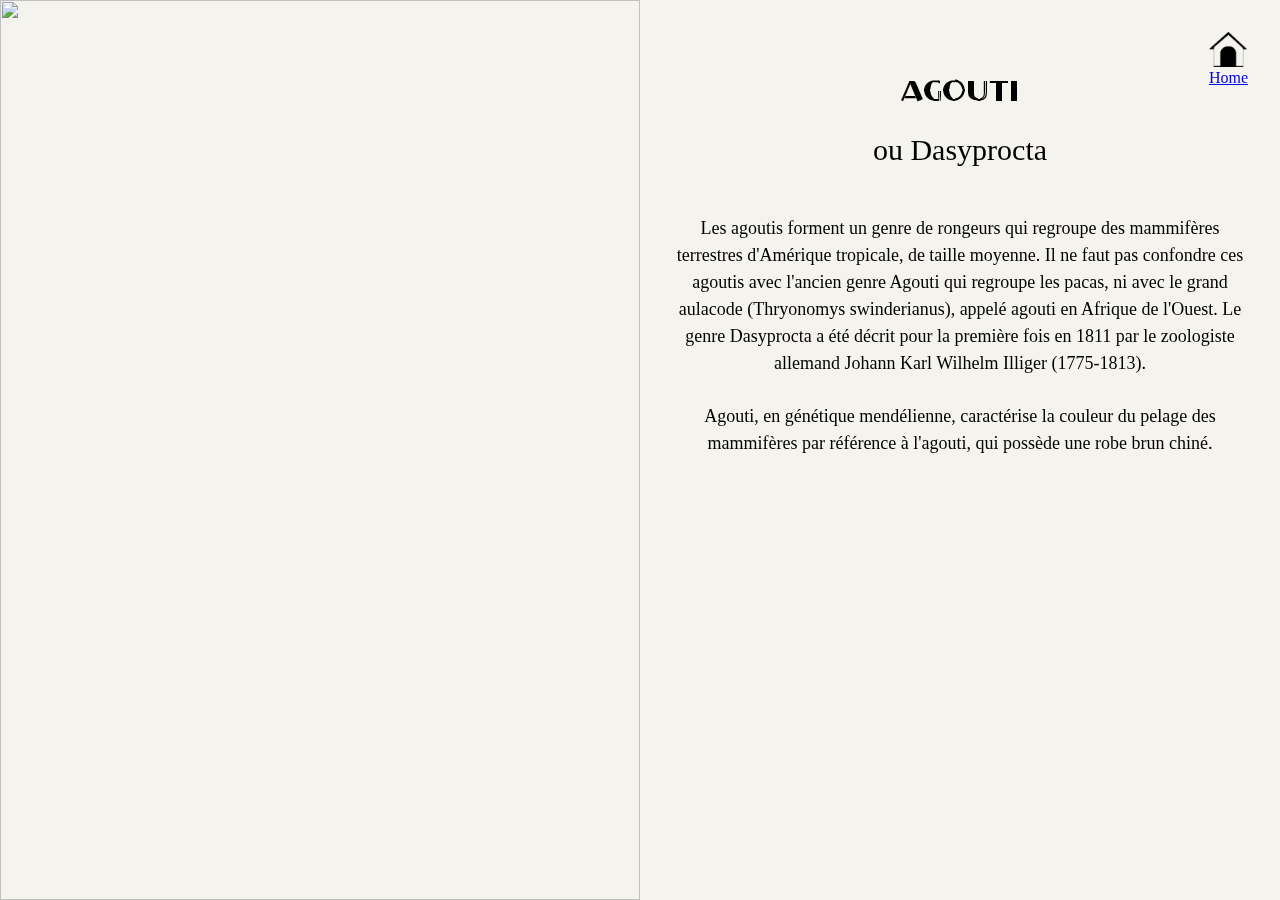
==== animaux.html @ db2c478b "sgv animated, liens" ====
<!DOCTYPE html>
<html lang="en" dir="ltr">
  <head>
    <meta charset="utf-8">
    <title></title>
    <link rel="stylesheet" href="asset/reset.css">
    <link rel="stylesheet" href="asset/styles.css">
    <link rel="stylesheet" href="asset/layouts.css">
    <link rel="stylesheet" href="asset/ui-mechanims.css">
  </head>  
  
  <header>
    <div class="content-header">
      <a class="home-illu" href="index.html">
        <img src="img/home.png">
        <p>Home</p>
      </a>
    </div>
  </header>

  <body>

    <div class="wrapper">
      <div class="proxy-anchor" id="p1" tabindex="0"> Lettre a </div>
      <div class="proxy-anchor" id="p2" tabindex="0"> Lettre b </div>
      <div class="proxy-anchor" id="p3" tabindex="0"> Lettre c </div>
      <div class="proxy-anchor" id="p4" tabindex="0"> Lettre d </div>
      <div class="proxy-anchor" id="p5" tabindex="0"> Lettre e </div>
      <div class="proxy-anchor" id="p6" tabindex="0"> Lettre f </div>
      <div class="proxy-anchor" id="p7" tabindex="0"> Lettre g </div>
      <div class="proxy-anchor" id="p8" tabindex="0"> Lettre h </div>
      <div class="proxy-anchor" id="p9" tabindex="0"> Lettre i </div>
      <div class="proxy-anchor" id="p10" tabindex="0"> Lettre j </div>
      <div class="proxy-anchor" id="p11" tabindex="0"> Lettre k </div>
      <div class="proxy-anchor" id="p12" tabindex="0"> Lettre l </div>
      <div class="proxy-anchor" id="p13" tabindex="0"> Lettre m </div>
      <div class="proxy-anchor" id="p14" tabindex="0"> Lettre n </div>
      <div class="proxy-anchor" id="p15" tabindex="0"> Lettre o </div>
      <div class="proxy-anchor" id="p16" tabindex="0"> Lettre p </div>
      <div class="proxy-anchor" id="p17" tabindex="0"> Lettre q </div>
      <div class="proxy-anchor" id="p18" tabindex="0"> Lettre r </div>
      <div class="proxy-anchor" id="p19" tabindex="0"> Lettre s </div>
      <div class="proxy-anchor" id="p20" tabindex="0"> Lettre t </div>
      <div class="proxy-anchor" id="p21" tabindex="0"> Lettre u </div>
      <div class="proxy-anchor" id="p22" tabindex="0"> Lettre v </div>
      <div class="proxy-anchor" id="p23" tabindex="0"> Lettre w </div>
      <div class="proxy-anchor" id="p24" tabindex="0"> Lettre x </div>
      <div class="proxy-anchor" id="p25" tabindex="0"> Lettre y </div>
      <div class="proxy-anchor" id="p26" tabindex="0"> Lettre Z </div>

    
    <section class="grid-wrapper">
      
      <div class="item" id="item2">
        <div class="content-abc">
          <h1><span>Agouti<br></span>ou Dasyprocta</h1>
            <p>Les agoutis forment un genre de <span>rongeurs</span> qui regroupe des mammifères terrestres d'Amérique tropicale, de taille moyenne. Il ne faut pas confondre ces agoutis avec l'ancien genre Agouti qui regroupe les pacas, ni avec le grand aulacode (Thryonomys swinderianus), appelé agouti en Afrique de l'Ouest.
            Le genre Dasyprocta a été décrit pour la première fois en 1811 par le zoologiste allemand Johann Karl Wilhelm Illiger (1775-1813).</p>
            <p>Agouti, en génétique mendélienne, caractérise la <span>couleur du pelage</span> des mammifères par référence à l'agouti, qui possède une robe brun chiné.</p>
         </div> 
        <img class="image" src="img/agouti.jpg">
      </div>
      
      <div class="item" id="item3">
          <div class="content-abc">
            <h1><span>Bongo<br></span>(Tragelaphus eurycerus)</h1>
              <p>Le bongo est une espèce de mammifères ruminants de la famille des <span>Bovidés</span> vivant en Afrique centrale. C’est une grande antilope des forêts tropicales. L'Union internationale pour la conservation de la nature le classe comme <span>quasi-menacé</span>.</p>
              <p>La femelle pèse entre 210 et 235 kg, le mâle a un poids compris 240 et 405 kg. Les deux sexes possèdent des cornes en spirale qui mesurent entre 75 et 99 cm.

              Sa longueur de corps atteint les 210 cm et sa hauteur au garrot les 125 cm.</p>

              <p>Le bongo peut courir jusqu'à <span>47 km/h</span> en vitesse de pointe; il court à peu près à la même vitesse que le Nyala et le Grand Koudou, aux quels il est apparentés.</p>

              <p>Le bongo est un animal <span>craintif</span> qui fréquente peu l'homme, mais il s'habitue rapidement aux nouveaux environnements, et il n'est pas rare de trouver des bongos en captivité.</p>

              <p>Son régime est <span>herbivore</span> (feuilles, herbes, légumes etc.), incluant même du bois brûlé après des périodes d'orage, fournissant un apport en sel et minéraux.</p>

              <p>Depuis 2008, son statut est <span>quasi-menacé</span> (NT) du fait de la déforestation de son habitat et parce qu'il est chassé par les locaux pour sa viande.</p>

              <p>Il existe un Programme européen pour les espèces menacées (EEP) de l'Association européenne des zoos et aquariums (EAZA) consacré à la sous-espèce la plus menacée, Tragelaphus eurycerus isaaci. Celui-ci est coordonné par le Zoo de Chester, en Angleterre.</p>
          </div>  
        <img class="image" src="img/bongo.jpg">
      </div>
      
      <div class="item" id="item4">
          <div class="content-abc">
            <h1><span>Cacatoes</span><br>à huppe jaune</h1>
              <p>Le Cacatoès à huppe jaune (Cacatua galerita) est une espèce d'<span>oiseaux</span> de la famille des <span>Cacatuidae</span>. C'est l'un des <span>plus grands</span> et des plus répandus cacatoès australiens. Il est fréquemment recherché comme animal de compagnie en et hors d'Australie. Mais, en liberté, il est souvent abattu et empoisonné car considéré comme nuisible. En effet, en bandes ou solitaire, il peut s'attaquer aux récoltes de céréales et de fruits, ainsi qu'au bois des arbres, des abris de jardins ou des maisons. Toutefois il faut, pour les détruire, une autorisation du gouvernement australien car ce sont des animaux protégés.</p>
              <p>C'est un animal mesurant de 45 à 50 cm de longueur et pesant de 800 à 900 g. Son plumage est blanc, avec une grande huppe érectile orientée vers l'arrière au repos, d'un jaune soutenu. Le dessous des ailes et de la queue est jaune clair. Il a un bec d'un gris très foncé, presque noir. Les deux sexes sont semblables quoique la femelle soit plus petite et que les yeux ne soient pas tout à fait de la même couleur : d'un brun tirant sur le rouge chez la femelle, sur le noir chez le mâle. C'est un animal bruyant aussi bien en vol, le matin et le soir lorsqu'il va se nourrir, qu'au repos.</p>
              <p>C'est un animal que l'on trouve surtout en Australie : sur la partie Nord et Est du continent et en Tasmanie ainsi qu'en Nouvelle-Guinée et dans les îles Aru.
              Animaux de compagnie, un certain nombre d'entre eux se sont échappés et ont créé des colonies accidentelles autour de Perth, en Australie-Occidentale, en Nouvelle-Zélande et en Indonésie.
              Ce sont des oiseaux sédentaires vivant en grandes bandes en dehors de la période de reproduction dans toutes les régions boisées et surtout au voisinage de l'homme.</p>
          </div>
        <img class="image" src="img/cacatoes.png">
      </div>
      
      <div class="item" id="item5">
        <div class="content-abc">
          <h1><span>Dhole<br></span>Cuon d'Asie, « Chien sauvage d'Asie »</h1>
            <p>Le Dhole, est une espèce de mammifères de la famille des canidés et du genre <span>Cuon</span>, dont il est le <span>seul représentant</span> actuel. Il vit en Asie.
            Le Dhole s'apparente au Loup ou au Lycaon. Sa robe est d'une couleur brun-roux. Il vit principalement en Asie centrale et orientale mais s'adapte facilement à de nouveaux environnements.</p>

            <p>Le mâle est beaucoup plus grand que la femelle. Il mesure de 75 cm à 1 m de long, de 42 à 55 cm au garrot et pèse entre 10 et 25 kg. Sa queue mesure environ 40 cm de long et son extrémité est noire. Il possède <span>40 dents</span>, à la différence de la plupart des autres canidés qui en ont 42.</p>

            <p>Les dholes <span>vivent en groupes</span> pouvant atteindre 40 individus. Autrefois de plus de 100 individus, les troupes aussi nombreuses ont disparu lorsque les grands herbivores ont commencé à se raréfier.</p>

            <p>Contrairement aux loups, plus d’une femelle peut se reproduire si sa place dans la hiérarchie le permet ; elles élèvent leurs jeunes en commun.</p>

            <p>Cet animal évite les territoires où l'être humain est présent et est difficile à observer.</p>

            <p>Le Dhole chasse des ongulés de taille moyenne mais il mange aussi des animaux plus petits, des fruits et des végétaux</p>

            <p>Aujourd'hui, en 2021, le Dhole n'est présent de manière attestée qu'au Bangladesh, au Bhoutan, au Cambodge, en Chine, en Inde, en Indonésie, en Malaisie, en Birmanie, au Népal, en Thaïlande et au Laos5. Il l'était également en Europe jusqu'au début du Paléolithique supérieur, où il a succédé à une autre espèce éteinte, Cuon priscus, sans nécessairement descendre de celle-ci.</p>

            <p>L'espèce est classée comme espèce <span>en danger</span> par l'Union internationale pour la conservation de la nature (UICN) car ses populations sont en diminution et estimées à moins de 2 500 adultes. Les facteurs contribuant à ce déclin sont la déficience de l'habitat, la raréfaction des proies comestibles due à la concurrence avec d'autres espèces, l'extinction progressive provoquée par la prédation d'autres variétés animales et le transfert de maladies par les chiens domestiques.</p>
        </div>  
          <img class="image" src="img/dhole.jpg">
      </div>
      
      <div class="item" id="item6">
        <div class="content-abc">
          <h1><span>Elaphode<br></span>Elaphodus cephalophus, cerf huppé</h1>
            <p>Élaphode est une espèce de cervidés, la <span>seule</span> du genre <span>Elaphodus</span>.</p>
            <p>L'élaphode mesure autour de 60 cm au garrot et pèse entre 17 kg et 30 kg, c'est l'un des plus petits cervidés.</p>

            <p>Ressemblant au muntjac, il est tout de même plus grand que cette espèce. Son cou et ses jambes étant plus longues, sa corpulence est légèrement plus mince. La caractéristique la plus frappante chez l'élaphode est la présence de canines ressemblant à des crocs chez les mâles de l'espèce. Celles-ci peuvent atteindre jusqu'à 2,6 cm (1,0 po) de long1, voire plus chez de rares cas. Seuls les mâles ont des bois, qui n'ont pas de ramifications. Ces bois font seulement quelques centimètres et sont dissimulés par les longs poils du sommet de son crâne. Les poils concentrés au niveau du front ont une forme de fer à cheval allant du brun au noir, et pouvant atteindre 17 cm de long. Le reste des poils sont courts et raides, presque noir en hiver et brun chocolat en été. Les lèvres, le bout des oreilles et le dessous des queues sont blancs. Sa queue est courte d'environ 10 cm. L'élaphode vit dans les forêts du Nord de la Chine.</p>
            <p>Il est l'un des rares cervidés omnivores, comme le chevrotain aquatique: il se nourrit d'herbes, de feuilles, de coquilles d'œufs et de larves. Il a de nombreux prédateurs, tels que le tigre du Bengale, la panthère de Chine, le python réticulé ou d'autre pythons asiatiques. Les rapaces sont dangereux pour les petits. L'élaphode pousse des sortes d'aboiements quand il se sent menacé. Son statut de conservation est <span>quasi menacé</span>.</p>

            <p>Le cerf huppé est une espèce <span>polygame</span>. Les cerfs huppés se reproduisent durant une période de septembre à décembre appelé ornière, A cette période, les aboiements des mâles sont beaucoup plus fréquents et puissants afin d'attirer les femelles. La période de gestation des cerfs huppés est d'environ 210 jours, la femelle peut alors donner naissance de un à deux petits. Jusqu'à l'âge de 6 mois, les petits sont dépendants de leur mère. Il atteindra sa maturité sexuelle vers l'âge de 9 mois. La longévité du cerf huppé est méconnu jusque lors. Néanmoins, il peut vivre jusqu'à 15 ans en captivité.</p>
        </div>
        <img class="image" src="img/elaphode.jpg">      
      </div>

      <div class="item" id="item7">
        <div class="content-abc">        
          <h1><span>Fossa<br></span>Cryptoprocta ferox</h1>
            <p>Le fossa aussi appelé cryptoprocte féroce et <span>unique</span> représentant actuel du genre <span>Cryptoprocta</span>, est une espèce de mammifères féliformes de la famille des Eupleridae, endémique de Madagascar. Il est le plus gros mammifère carnivore de l'île et est parfois comparé à un <span>petit puma</span>. Les adultes mesurent 70 à 80 cm de long du museau à la base de la queue, et pèsent de 5,5 à 8,6 kg, les mâles étant plus lourds que les femelles. Ses griffes semi-rétractiles permettent au fossa de grimper et de descendre des arbres la tête en avant, et l'animal peut aussi sauter d'arbre en arbre. Le fossa est un représentant très particulier dans sa famille, ses organes génitaux partageant certains caractères avec les félins et les hyènes.</p>

            <p>Le fossa a une aire de répartition répandue sur Madagascar, mais les densités de peuplement sont généralement faibles. Il vit uniquement en habitat forestier, et chasse activement la nuit comme le jour. Plus de la moitié de son régime alimentaire se compose de lémuriens, les primates également endémiques de l'île ; les autres proies connues sont représentées par des tenrecs, des rongeurs, des lézards, des oiseaux et divers autres animaux. L'accouplement a habituellement lieu dans des arbres, sur des branches horizontales, et peut durer plusieurs heures. La portée compte un à six petits, qui naissent aveugles et sans dents. Les jeunes sont sevrés au bout de quatre mois et demi, et sont indépendants au bout d'un an. Ils atteignent la maturité sexuelle à l'âge de deux ans, et la longévité mesurée en captivité est de vingt ans.</p>

            <p>Sa classification a été sujette à débats, l'animal partageant des traits avec les félins, d'autres suggérant une relation étroite avec les viverridés. Sa position phylogénétique, avec celles des autres carnivores malgaches, a influencé les hypothèses sur le nombre de colonisations de l'île par les mammifères carnivores. Les études génétiques ayant montré que le fossa et tous les autres carnivores de Madagascar étant plus proches entre eux, formant le clade qu'est la famille des Eupleridae, on sait aujourd'hui que les carnivores ont colonisé l'île en une seule arrivée, remontant à 18 ou 20 millions d'années. Le fossa est considéré comme <span>« vulnérable»</span>par l'Union internationale pour la conservation de la nature, ses effectifs sont jugés en déclin et principalement menacés par la destruction de l'habitat. Il est généralement craint par le peuple malgache et est souvent protégé par un tabou (fady en malgache) qui le préserve de la chasse.</p>

            <p>Le fossa a la répartition géographique la plus étendue des carnivores malgaches ; il vit généralement en petit nombre dans toutes les étendues de forêts restantes sur l'île, préférant la forêt vierge et tranquille. Il est également rencontré dans certaines forêts dégradées, mais en moins grand nombre. Bien que le fossa se trouve dans tous les habitats forestiers connus sur Madagascar, y compris les forêts sèches décidues occidentales, les forêts humides de l'Est, et les forêts épineuses du Sud18, on l'observe plus souvent dans des lieux humides que dans les forêts sèches, peut-être parce que la canopée réduite dans les forêts sèches fournit moins d'ombre, et aussi parce que l'animal semble se déplacer plus facilement dans les forêts humides. Il est absent des zones à l'habitat fortement perturbé et, comme la plupart de la faune malgache, du haut plateau central du pays.</p>

            <p>La répartition du fossa suit différents gradients altitudinaux dans les parties intactes des zones protégées de Madagascar. Dans la Réserve Naturelle Intégrale d'Andringitra, des signes de présence du fossa ont été signalés dans quatre sites différents, allant de 810 à 1 625 mètres d'altitude. Une occurrence record à 2 000 mètres d'altitude est également connue. La forte présence de l'animal sur le massif d'Andringitra a été confirmée en 1996. Dans le parc national d'Andohahela, le fossa vit entre 440 et 1 875 mètres d'altitude. Sa présence dans ces endroits indique sa capacité à s'adapter à différentes altitudes, lui offrant une distribution couvrant tous les types de forêts sur Madagascar.</p>

            <p>L'Union internationale pour la conservation de la nature (UICN) considère le fossa comme « vulnérable » (VU) depuis 2008 car sa population a probablement diminué d'au moins 30 % au cours des 21 dernières années ; il était précédemment considéré comme « en danger » (EN) en 2000, vulnérable en 1986 et 1996 et les « données insuffisantes » (DD) en 1988, 1990 et 19941. L'espèce est dépendante de l'habitat forestier et est donc menacée par la destruction généralisée des forêts naturelles de Madagascar, mais elle est également capable de persister dans les zones perturbées. Une série de marqueurs microsatellites (de courts segments d'ADN ayant une séquence répétée) a été développée pour aider les études de la santé génétique et la dynamique des populations chez le fossa à la fois à l'état sauvage et en captivité. Plusieurs agents pathogènes ont été isolés à partir du fossa, dont certains, comme l'anthrax et la maladie de Carré, pourraient être transmis par les chiens ou les chats errants.</p>

            <p>Bien que l'espèce soit largement répandue à Madagascar, elle est localement rare dans toutes les régions de l'île et ainsi particulièrement vulnérable face à l'extinction ; la fragmentation écopaysagère est un facteur aggravant le risque. Le fossa a une densité de population plus faible que l'on pourrait prédire à partir de la taille de l'animal, et est en outre menacé par la disparition rapide des forêts malgaches et le déclin des populations de lémuriens qui constituent une grande part de son alimentation. La disparition du fossa, localement ou totalement, pourrait grandement influer sur la dynamique des écosystèmes, conduisant éventuellement au surpâturage par certaines de ses proies. La population totale dans les aires protégées est estimée à moins de 2 500 adultes, mais ce chiffre est peut-être surestimé. Seules deux zones protégées contiendraient plus de 500 fossas adultes : le parc national de Masoala et le parc national de Midongy du sud, même si ces estimations pourraient également être surévaluées.</p>
            <p>Les informations recueillies sur les populations sont insuffisantes pour une analyse de viabilité des populations correcte, mais les estimations donnent à penser qu'aucune des aires protégées ne soutient une population viable. Si ce résultat est correct, il impliquerait un processus de déclin progressif des effectifs sur une centaine d'années, jusqu'à l'extinction de l'espèce. Pour que celle-ci survive, il est estimé qu'au moins 555 km2 sont nécessaires pour maintenir de petites populations viables sur le court terme, et au moins 2 000 km2 pour les populations de 500 adultes.</p>
        </div>  
        <img class="image" src="img/fossa.jpeg">      
      </div>

      <div class="item" id="item8">
        <div class="content-abc">        
          <h1><span>Guigna</span><br>Leopardus guigna</h1>
            <p>Le Guigna, également appelé Chat du Chili et Kodkod, est un félin du genre <span>Leopardus</span>. Plus petit félin d'Amérique, le Guigna se caractérise par sa petite tête aux oreilles rondes, sa queue courte et touffue et ses pieds larges. Son pelage gris fauve à brun tacheté de noir est proche de celui du Chat de Geoffroy.</p>
            <p>Félin <span>territorial et solitaire</span>, le Guigna est fortement dépendant de la forêt : il n'a jamais été observé dans des habitats où la végétation s'élève à moins de quarante centimètres de haut. Les petits rongeurs et les lagomorphes forment l'essentiel du régime alimentaire. Il s'attaque ponctuellement aux oiseaux de basse-cour.</p>
            <p>L'aire de répartition couvre le centre et le nord du Chili ainsi qu'une petite zone de l'Argentine. Le Guigna est principalement menacé par la perte et la fragmentation de son habitat. Le braconnage est la seconde menace pesant sur l'espèce. Considéré comme <sapn>« Vulnérable »</sapn> par l'Union internationale pour la conservation de la nature, le Guigna est protégé sur l'ensemble de son aire de répartition.
            Le Guigna est un félin souffrant d'un déficit de recherche scientifique auprès des biologistes, et de sympathie auprès des populations locales. Il est très ponctuellement représenté en philatélie.</p>
            <p>Le Guigna est le <span>plus petit des félins sauvages </span>d'Amérique. La longueur de la tête à la base de la queue est de 40 à 52 cm, avec une longueur de la queue de 19 à 25 cm1. Ce félin pèse de 1,5 à 3 kg1, en moyenne 2,2 kg2, soit environ la moitié d'un chat domestique3. Les mâles sont plus grands que les femelles.</p>

            <p>La tête, plutôt petite, possède des oreilles grandes et rondes, implantées bas sur le crâne. La queue, épaisse et touffue, est courte : elle représente le tiers de la longueur totale de ce félin. Les pieds larges possèdent des griffes décrites par l'écrivain Peter Jackson comme « puissantes ».</p>
            
            <p>Le pelage est constellé de nombreuses petites taches noires et arrondies sur fond gris fauve à brun. La robe est de couleur plus claire sur l'abdomen, toujours tachetée. La gorge est barrée d'une marque foncée. La queue est annelée de dix à douze bandes noires. Les taches forment des bandes discontinues sur les épaules et la tête6. Les marques faciales se composent de lignes foncées qui débutent au coin externe de l’œil pour barrer les joues, d'un marquage blanc autour de l’œil et de deux rayures noires verticales montant sur le front depuis le sommet de l’œil. Le revers de l'oreille est noir, avec une tache blanche au centre. Le mélanisme est fréquent ; dans ce cas, le marquage tacheté reste visible sous un éclairage clair.</p>

            <p>La <span>couleur varie</span> selon les régions : au Nord et au centre du Chili, la teinte est plus claire et au Sud du Chili plus colorée. Le mélanisme est plus fréquent au Nord de l'aire de répartition. Il est courant sur l'île de Chiloé et sur l'archipel de las Guaitecas, dans les parcs nationaux Queulat et Laguna San Rafael et, en Argentine, dans la province de Neuquén. Les pieds sont tachetés au Nord de l'aire de répartition mais pas au Sud ; en tout cas, les soles plantaires sont noires.</p>


            <p>Le Guigna est principalement <span>menacé</span> par la destruction de son habitat par la déforestation pour l'exploitation forestière ou l'urbanisation2, et dans un second temps, par le braconnage.</p>
            <p>Le Guigna est classé <span>« vulnérable » </span>selon la liste rouge des espèces menacées de l'Union internationale pour la conservation de la nature (UICN). Le Guigna est un animal protégé au Chili et en Argentine. Selon le Reglamento de Clasificación de Especies du ministère de l'Environnement chilien, l'espèce est classée comme vulnérable (VU) du nord du pays jusqu'à la région des Fleuves et quasi-menacée (NT) de la région des Lacs jusqu’au sud du pays.
            Dans le cadre de la convention de Washington, le Guigna est classé en Annexe II de la CITES depuis 1977, ce qui signifie que le commerce international de cette espèce est étroitement contrôlé. En 2006, l'Argentine a interdit l'exportation des spécimens vivants.</p>
            <p>Le Guigna étant en certains points du Chili le plus gros prédateur, il peut être considéré comme un bon candidat pour être une espèce porte-drapeau et clé de voûte</p>
        </div>  
        <img class="image" src="img/guigna.jpg">      
      </div>

      <div class="item" id="item9">
        <div class="content-abc">                
          <h1><span>Huppe fasciee</span><br>Upupa epops</h1>
            <p>La Huppe fasciée est une espèce d'<span>oiseau</span>, l'une des trois représentantes de la famille des Upupidae et du genre Upupa. Les deux autres espèces, la Huppe africaine Upupa africana et la Huppe de Madagascar Upupa marginata, ont longtemps été considérées comme des sous-espèces de la Huppe fasciée. Ces espèces sont parfois placées par certains auteurs dans leur propre ordre, les Upupiformes.</p>
            <p>Cet oiseau mesure de 26 à 32 cm de longueur (bec : de 5 à 6 cm) pour une envergure d'environ 45 cm et une masse de 60 à 80 g.

            Sa longévité est d'environ 11 ans.</p>

            <p>La huppe fasciée est un oiseau de <span>taille moyenne, au plumage orangé</span> (femelle légèrement plus terne), barré de noir et blanc sur les ailes et la queue. Elle possède une huppe érectile, longue, orange, se finissant par du noir. Son bec est long, mince et recourbé. Ses ailes sont larges et arrondies, et ses pattes courtes mais puissantes.</p>

            <p>C'est un oiseau <span>peu farouche</span> mais qui se tient à bonne distance de l'observateur humain, un animal diurne aux cris forts et rauques, le plus souvent solitaire. Son vol saccadé et bondissant lui est caractéristique.Essentiellement insectivore, la huppe capture la grande majorité de ses proies au sol en fouillant dans l'herbe ou dans les interstices des écorces. Diverses espèces d'insectes (scarabées, grillons, fourmis, courtilières, chenilles, larves diverses, etc.) et de petits invertébrés (mille-pattes, limaces, escargots dont elle casse la coquille) figurent à son menu, mais elle recherche spécialement les insectes colonisant les bouses et déjections de mammifères, qu'elle attrape grâce à son long bec recourbé. Il lui arrive aussi de capturer de temps en temps des insectes en vol et sur ou dans le bois mort au sol et sur pied. Elle se nourrit aussi de sauterelles, criquets et petits serpents. Les anciens Égyptiens la nommaient « le purificateur d'Égypte ».La Huppe fasciée peuple les régions chaudes et tempérées de l'Ancien Monde.</p>

            <p>Les huppes européennes migrent en général jusqu'en Afrique tropicale pour passer la mauvaise saison de l'hémisphère nord. L'hivernage est rare et accidentel en France, les rares cas signalés concernent probablement des oiseaux blessés ou affaiblis.</p>

            <p>En France, son arrivée est précoce, enregistrée dès la fin février dans le Sud, en mars ou avril dans les régions plus septentrionales. Elle quitte ces latitudes dès qu'elle a terminé sa nidification, au mois d'août et plus rarement en septembre.</p>
            
            <p>La modification du milieu de vie de la huppe fasciée, c'est-à-dire le bocage, depuis le début des années 1950 par les méthodes de l'agriculture moderne (disparition du pâturage extensif, remembrement, destruction des vieux arbres et des haies champêtres) est la menace la plus sérieuse qui pèse sur cette espèce.L'épandage massif de pesticides pour lutter contre les insectes ravageurs des cultures nuit à la huppe fasciée car il supprime les gros insectes comme les hannetons, les capricornes, les lucanes cerfs-volants ou les carabes qui forment la base de son alimentation. D'autres espèces d'oiseaux se nourrissant de gros insectes, comme la chevêche d'Athéna, souffrent aussi de cette pollution.</p>
            <p>La huppe fasciée est une espèce en régression en Europe occidentale et méridionale.</p>

            <p>Depuis 1950, elle a disparu de la limite nord de son aire de répartition (Benelux, pays scandinaves) et a vu ses effectifs régresser dans plusieurs pays, dont la France (en particulier au nord de la Loire), mais aussi la Turquie et la Russie.
            Depuis 1990, les populations sont cependant stables (et parfois en augmentation) dans la majorité des pays d'Europe centrale et orientale, de la Suisse à la mer Noire.</p>

            <p>La Huppe fasciée bénéficie d'une <span>protection totale</span> sur le territoire français depuis 1981 (arrêté du 17 avril 1981 abrogé et remplacé), voir l'arrêté du 29 octobre 2009 fixant la liste des oiseaux protégés sur l'ensemble du territoire et les modalités de leur protection [archive]6. Il est donc interdit de la détruire, la mutiler, la capturer ou l'enlever, de la perturber intentionnellement ou de la naturaliser, ainsi que de détruire ou enlever les œufs et les nids et de détruire, altérer ou dégrader leur milieu. Qu'elle soit vivante ou morte, il est aussi interdit de la transporter, colporter, de l'utiliser, de la détenir, de la vendre ou de l'acheter.</p>

            <p>De plus, la huppe est <span>protégée</span> par la loi dans la plupart des pays européens. Elle n'est pas recherchée par les chasseurs, même si certains en tuent parfois (illégalement) dans certains pays, comme à Malte.</p>

            <p>Par contre, elle est plus souvent capturée en Afrique du Nord, où certaines parties de son corps sont utilisées pour des pratiques médicales et « magiques ».</p>
        </div>
        <img class="image" src="img/huppefasciee.jpg">      
      </div>

      <div class="item" id="item10">
        <div class="content-abc">                
          <h1><span>Ibis rouge</span><br>Eudocimus ruber</h1>
            <p>L'Ibis rouge est une <span>espèce d'oiseaux grégaires</span> dont les colonies peuvent atteindre plusieurs milliers d'individus.
            Dans la zone néotropicale, il vit à l'embouchure des fleuves ou dans les marais côtiers.</p>
            <p>Si la majorité de son plumage est d'une couleur dominante <span>rouge</span>, raison pour laquelle un braconnage intense s'est créé autour de cette espèce, les extrémités des ailes de l'Ibis rouge sont noires.
            Sa coloration est due aux caroténoïdes présents dans ses aliments, essentiellement des petits crustacés (crevettes et crabes de mangrove). En captivité, les couleurs de l'ibis rouge se fanent progressivement s'il n'a pas un apport en caroténoïdes suffisant.</p>
            <p>Les ibis rouges sont des oiseaux grégaires dont les colonies peuvent atteindre plusieurs milliers d'individus. Ils aiment se trouver à la cime des arbres.Le bec courbe permet à cet oiseau d'extraire des insectes et d'autres invertébrés de la vase des marais.</p>
            <p>Dans la zone néotropicale, il vit à l'embouchure des fleuves ou dans les marais côtiers (forêts de palétuviers).
            On trouve des ibis rouges du sud-est des États-Unis au Brésil en passant par la côte pacifique de l'Amérique centrale et les Grandes Antilles. Deux sous-espèces se partagent cette zone de distribution : la sous-espèce nominale Eudocimus ruber ruber se rencontre au sud, du Venezuela au sud-est du Brésil. L'autre sous-espèce Eudocimus ruber albus se trouve au nord en Floride, en Louisiane, sur le littoral pacifique de l'Amérique centrale et à Cuba.</p>
            <p>Faisant l'objet d'un <span>braconnage intense</span> pour ses plumes rouges, il a un statut d'espèce protégée depuis longtemps dans certains pays (au Surinam en 1955). Il est depuis 1987 inscrit dans l'annexe II de la Convention de Washington sur le commerce des espèces en voie de disparition.
            L'Ibis rouge est <span>l'emblème national</span> de Trinité-et-Tobago.</p>
        </div>
        <img class="image" src="img/ibisrouge.jpg"> 
      </div>

      <div class="item" id="item11">
        <div class="content-abc">                
          <h1><span>Jaguarondi</span><br>Herpailurus yagouaroundi</h1>
            <p>Le Jaguarondi encore appelé eyra ou chat-loutre est une espèce de <span>félins </span>d'Amérique de petite taille et à la robe uniformément noire, gris-brun ou rousse.
            Habitant tant les forêts primaires que les prairies, il se répartit du sud des États-Unis à l'Argentine. Facile à apprivoiser, il fut utilisé comme chat domestique par les populations pré-colombiennes et pourrait être le seul félin à vivre en couple.</p>
            <p>Le Jaguarondi ressemble à un <span>chat au corps tout en longueur</span> avec de petites pattes fines et une longue queue mince. La tête, petite et aplatie, porte de petites oreilles arrondies. Les yeux de couleur bleu à ambre foncée sont rapprochés et cerclés de poils clairs.
            Le Jaguarondi mesure de 77 à 140 cm de long, dont 33 à 60 cm pour la queue, soit environ 40 % de la longueur totale. La hauteur au garrot peut atteindre 55 cm, mais varie généralement entre 30 et 40 cm de hauteur. Le Jaguarondi pèse entre 3 et 9 kg, les femelles sont plus petites que les mâles. Par exemple, au Belize, les femelles pèsent en moyenne 4,4 kg et les mâles 5,9 kg.</p>
            <p>La <span>robe est unie</span>, on en distingue trois couleurs distinctes : une coloration brun-gris, une dans les tons roux à rougeâtres et la dernière est noire du fait du mélanisme. Bien que l'on rencontre plus fréquemment les formes grises et noires en milieux humides, et les formes rousses en milieux arides, il arrive que dans une même portée naissent indifféremment des jaguarondis roux et des brun-gris. Le terme eyra s'applique essentiellement à la forme rousse, dont on pensait autrefois qu'il s'agissait d'une espèce différente du Jaguarondi. Le poil n'a pas la même teinte sur toute sa longueur, d'où une impression de changement de couleur lorsqu'il se hérisse : chez les chats domestiques, on dit que ce type de robe présente un ticking ou est agouti.
            Une étude génétique sur plusieurs allèles responsables du mélanisme révèlent que la forme rousse est ancestrale et que la robe foncée est le résultat d'une évolution.
            Le Jaguarondi naît tacheté et prend sa coloration unie rapidement.</p>
            <p>Les rares animaux avec lesquels il pourrait être confondu sont le puma, qui partage sa robe unie mais qui est beaucoup plus grand, et la tayra dont la queue est plus fournie.</p>
            <p>Il chasse principalement les oiseaux au sol comme les dindons sauvages et les cailles, les rongeurs et les reptiles, mais se nourrit aussi d'invertébrés, de poissons échoués et de grenouilles. Au Belize, une analyse des fèces a révélé que les arthropodes et les rats forment à plus de 70 % l'essentiel de son régime alimentaire, le reste étant composé d'oiseaux. Il peut parfois s'attaquer aux poulaillers et ainsi se faire tuer par les éleveurs.
            Le territoire du Jaguarondi couvre 15 à 100 km2. Celui des femelles est plus petit.</p>
            <p>La robe terne du Jaguarondi l'a protégé des braconniers, sa fourrure n'ayant que très peu de valeur. Les conflits avec les agriculteurs sont fréquents puisque ce félin peut s'attaquer à la volaille. La menace majeure reste la perte de son habitat, mais l'excellente adaptabilité de ce félin (il peut vivre autant en milieu humide qu'en milieu sec, boisé ou herbeux) lui permet de survivre malgré la baisse des effectifs. Le Jaguarondi est classé en préoccupation mineure (LC) par l'UICN, excepté pour la sous-espèce cacomitli classée en danger (EN).</p>
            <p>Les spécimens d'Amérique du Sud sont classés en annexe II de la CITES (autorisation du commerce international sous licence) tandis que les populations plus sensibles d'Amérique centrale et du Nord sont classées en annexe I (tout commerce interdit). Le Paraguay bénéficie d'un quota d'exportation de trente individus vivants par an depuis 2002. Toutefois, même dans les zones à réglementation moins restrictives, le Jaguarondi n'est pas exploité commercialement.</p>
            <p>Il est <span>protégé</span> sur la majeure partie de son aire de répartition. Seuls le Brésil, le Nicaragua, le Salvador, la Guyane et l'Équateur ne l'ont pas protégé. La chasse est réglementée au Pérou.</p>
        </div>
        <img class="image" src="img/jaguarondi.jpg"> 
      </div>

      <div class="item" id="item12">
        <div class="content-abc">                        
          <h1><span>Kiwi<br></span>Apteryx australis</h1>
            <p>Le Kiwi austral est une espèce d'oiseaux endémique de Nouvelle-Zélande. Son nom est un emprunt au terme māori kivi-kivi qui désigne cet oiseau. Les rats et les phalangers-renard sont connus pour être des prédateurs de cet oiseau.</p>

            <p>Le kiwi, de la taille d'<span>une poule</span> (environ 60 cm pour 2 à 3 kg), est doté d'ailes, réduites à des moignons (il est donc incapable de voler), d'un long bec, d'un plumage brunâtre et est dépourvu de queue. Les kiwis ont une vue médiocre, mais un odorat développé. Leurs narines sont situées à l'extrémité de leur long bec. Le kiwi reste caché le jour et sort la nuit chercher sa nourriture, des larves d'insectes qu'il trouve dans le sol grâce à son odorat. C'est un animal qui vit généralement en <span>milieu forestier</span>.</p>

            <p>Les kiwis vivent en couple, et ce pendant une trentaine d'années. La femelle est plus grosse que le mâle, et pond des œufs qui représentent environ 20 % de son poids. Proportionnellement, c'est le plus gros œuf du monde. C'est le mâle qui couve les œufs. L'incubation dure de 70 à 80 jours.</p>
            La femelle est plus grande que le mâle.
            Le plumage des junéviles est plus clair et plus ébouriffé que celui des adultes.
            À l'état sauvage, le Kiwi austral peut vivre une trentaine d'années.</p>
            <p>Le Kiwi austral chasse la nuit et se nourrit principalement d'invertébrés (vers, araignées, larves d'insectes...). Sa vue étant médiocre, il repère ses proies grâce à son odorat. Durant les périodes les plus chaudes, il complète son régime alimentaire de fruits.
            Le Kiwi austral vit dans le sud de la Nouvelle-Zélande. On le trouve dans les forêts denses de l'île Stewart, des régions de Southland et de West Coast.</p>
        </div>  
        <img class="image" src="img/kiwi.jpg"> 
      </div>

      <div class="item" id="item13">
        <div class="content-abc">                        
          <h1><span>Linottes melodieuse<br></span>Linaria cannabina</h1>
            <p>La Linotte mélodieuse est une petite espèce de <span>passereaux bruns</span>, à la poitrine rosée de la famille des fringillidés. Son gazouillis est agréable et doux, son vol vif et léger.
            La linotte installe un nid fait à la va-vite, pas très loin du sol, sans trop sembler se préoccuper de le dissimuler aux yeux des prédateurs. Cela lui vaut cette utilisation péjorative de son nom dans le langage des humains : « tête de linotte »; son nom lui vient de sa consommation de linettes (graines de lin) dont elle est friande.</p>
            <p>Cette espèce présente un <span>dimorphisme sexuel</span>: le mâle arborant une coloration rose intense au niveau du front et de la poitrine, absente chez la femelle.</p>
            <p>Cette espèce est nicheuse en Europe occidentale, en Afrique du nord-ouest et en Asie Mineure avec une poche isolée en Asie centrale. Elle est visiteuse d’été en Russie et dans le sud de la Scandinavie. Elle hiverne en Afrique du Nord-Est et à plusieurs endroits en Turquie et dans le nord de l’Iran.</p>
            <p>Les premiers changements de distribution, d’habitats et de sites de nidification ont été observés en Finlande dès les années 1970. Un déclin important des effectifs a été signalé en même temps que le perfectionnement du machinisme agricole. La fenaison mécanique des herbages rasant tout couvert, a fortement limité la disponibilité des ressources alimentaires.</p> <br>
            <p>Les populations de linottes ont dû alors s’adapter à de nouveaux biotopes abritant encore des plantes adventices comme des zones industrielles désaffectées, des lieux incultes et des décombres. En France dans les départements à vocation agricole, on peut faire ce même constat depuis les années 1980 où le recul des populations s’explique par l’évolution du paysage rural. L’éradication des haies et l’emploi inconsidéré des herbicides visant à éliminer les « mauvaises herbes » sont particulièrement préjudiciables à l’espèce.
            La dernière liste rouge des oiseaux de France (mai 2011) élaborée par l'UICN en partenariat avec le Muséum National d'Histoire Naturelle et la Ligue pour la Protection des Oiseaux classe la Linotte mélodieuse comme « vulnérable » pour la France.</p>
            <br><p>Une autre menace, particulière au sud-ouest de la France, vient des captures massives lors de la migration. Au cours de leur migration, les linottes suivent certaines voies migratoires avec d’autres fringilles (pinsons, verdiers, chardonnerets) passant par le Bassin aquitain. Là, les Landais continuent à les capturer au filet rabattant et à la matole (sorte de cage sans fond retombant sur l’oiseau). Autrefois, dans les restaurants de la région, on trouvait couramment à l’automne des brochettes de petites alouettes qui n’étaient autres que des linottes (localement appelés « linots »). Ces captures n’étaient pas officiellement autorisées mais simplement tolérées. En 1975, la commercialisation fut interdite et cette tolérance supprimée mais les captures continuent et la commercialisation se poursuit sous le manteau. Il se capture encore annuellement dans cette région un nombre important de linottes, verdiers et pinsons : 115 000 selon les chasseurs, 250 000 au moins selon les protecteurs.</p>
            <br><p>La législation française impose une protection de toutes ces espèces par la loi du 10 juillet 1976 et par l’arrêté ministériel du 29 octobre 2009. Sont ainsi formellement prohibés sur tout le territoire métropolitain et en tout temps :
              <li>la destruction intentionnelle ou l'enlèvement des œufs et des nids.</li>
              <li>la destruction, la mutilation intentionnelles, la capture ou l'enlèvement des oiseaux dans le milieu naturel.</li>
              <li>la perturbation intentionnelle des oiseaux.</li>
              <li>l'altération ou la dégradation des sites de reproduction et des aires de repos des animaux.</li>
              <li>la détention, le transport, la naturalisation, le colportage, la mise en vente, la vente ou l'achat, l'utilisation commerciale ou non des spécimens d'oiseaux prélevés dans le milieu naturel.</li></p>
              <br><p>Les infracteurs sont des délinquants passibles d'une amende de 15 000 € et d'un emprisonnement d'un an (L 415-3 du Code de l'environnement).
              Pourtant les services de l'État n’interviennent pas pour faire cesser cette pratique d’un autre âge. La LPO réclame donc :
              <li>le rétablissement de l’état de droit, dans les Landes comme ailleurs ;</li>
              <li>le maintien et le respect de la législation actuelle, indispensable au bon état de la conservation de ces espèces.</li></p>
        </div>  
        <img class="image" src="img/linottes.jpg">
      </div>

      <div class="item" id="item14">
        <div class="content-abc">                        
          <h1><span>Mara<br></span>Dolichotis patagonum</h1>
            <p>Le Mara est une <span>espèce de rongeurs </span>de la famille des Cavidés, comme les cobayes communs, bien que son apparence rappelle celle des lièvres. Ce mammifère est endémique d'Argentine et classé dans la Liste rouge de l'UICN comme <span>« quasi menacé »</span>. Après le capybara et les castors, ce mara est le troisième plus gros rongeur vivant.</p>
            <p>L'espèce a été décrite pour la première fois en 1780 par le zoologiste allemand Eberhard August Wilhelm von Zimmermann (1743-1815). Ces animaux sont nommés en français Mara, Lièvre de Patagonie ou Lièvre des pampas ou encore Lièvre des pampas de Patagonie pour les distinguer des viscaches appelées de même.</p>
            <p>Le mara mesure entre 70 et 75 centimètres de la tête à la queue et pèse de 8 à 16 kilogrammes. Ses oreilles et membres sont particulièrement longs. Ses pattes arrière sont plus grandes et musclées que ses pattes avant. Il a notamment un radius plus longs que l'humérus. Les pattes avant ont quatre doigts tandis que celles arrière en ont seulement trois. Il a un pelage dorsal gris avec une tache blanche sur la croupe séparée de la fourrure dorsale par une zone noire. En outre, le mara a un ventre blanc avec un flanc et un cou tendant à l'orange. Sa queue est courte (environ 5 cm) et presque sans poils. Bâti pour la course, le mara est extrêmement rapide pour un animal de sa taille : il peut sprinter à 55 km/h en moyenne avec des pointes à 80 km/h sur de courtes distances et il peut bondir jusqu'à 2 mètres à la verticale. Il peut vivre de 20 ans a 25 ans selon les individus.</p>
            <p>Cet animal est naturellement présent en Argentine. Il habite les vastes savanes sèches à buissons et arbustes et les régions semi-désertiques de la Patagonie où les hivers sont très froids et les étés très chauds. Il creuse ses propres terriers qui peuvent être très profonds (jusqu'à 10 mètres) ou en utilise des abandonnés. On peut parfois le trouver dans des caves.</p>
            <p>Ce sont des animaux très <span>sociaux </span>: ils peuvent vivre dans des groupes de 10 à 30 individus et ils communiquent par différents sons, des petits bruits graves aux sifflements aigus comme le cochon d'Inde.</p>
        </div>
        <img class="image" src="img/mara.jpg">
      </div>

      <div class="item" id="item15">
        <div class="content-abc">                                
          <h1><span>Numbat</span>Myrmecobius fasciatus</h1>
            <p>Numbat est un <span>petit marsupial</span> endémique d'Australie-Occidentale. C'est le seul membre du genre Myrmecobius et de la famille Myrmecobiidae, l'une des trois familles qui composent l'ordre des Dasyuromorphia, regroupant l'ensemble des carnivores marsupiaux.</p>
            <p>Le numbat mesure entre 17,5 et 29 cm de long et sa queue mesure de 12 à 21 cm. Le mâle pèse entre 300 et 715 g (597 g en moyenne) et la femelle entre 320 et 678 g (478 g en moyenne). La tête est petite avec un museau fin. Une bande noire horizontale traverse les yeux, elle est soulignée par une ligne blanche. Le pelage est court, raide et peu dense. Le dos est brun-roux à l'avant et devient progressivement brun foncé puis noir sur la croupe. Il est parcouru par 4 à 11 bandes transversales blanches qui sont nettes et larges sur la croupe et de moins en moins visibles à l'avant du corps. Le pelage est blanc sur le ventre. La femelle possède 4 tétons recouverts de poils dorés, elle n'a pas de marsupium. Les poils de la queue sont bruns et blancs, ils sont plus longs que sur le reste du corps.</p>
            <p>Comme la plupart des mammifères qui se nourrissent de termites ou de fourmis, Myrmecobius fasciatus a un maxillaire dégénéré avec des dents qui ne sont pas fonctionnelles et il est incapable de mâcher. Néanmoins il a une <span>formule dentaire analogue</span> à celle des autres marsupiaux.</p>
            <p>Les principaux prédateurs du numbat sont les renards roux et les chats féraux, qui ont été importés par les Européens. Ils sont également la proie d'animaux indigènes comme les rapaces (aigle d'Australie, faucon bérigora, aigle nain, autour australien), le varan de Gould et le serpent Morelia spilota.</p>
            <p>Les numbats peuvent être parasités par les tiques Ixodes vestitus. myrmecobii et Amblyomma triguttatum, les mouches Echidnophaga myrmecobii et E. perilis ainsi que par la mite Mesolaelaps australiensis. Des nématodes (Beveridgeiella calabyi, B. inglisi) ont également été trouvés dans le tube digestif de certains individus.</p>
            <p>Numbat était autrefois répandu dans le sud et le centre de l'Australie, des côtes ouest à la zone subaride de l'ouest de la Nouvelle-Galles du Sud. Il ne vit plus désormais que dans quelques forêts d'eucalyptus et des zones boisées du sud-ouest de l'Australie occidentale. Sa raréfaction est principalement due à la destruction de son habitat pour les besoins agricoles et à la prédation des chats sauvages4 et des renards. Malgré le fait que l'essentiel de leur habitat actuel ne risque plus d'être déboisé, les populations qui subsistent sont si réduites que l'UICN considère aujourd'hui l'espèce en danger. Le Zoo de Perth est un des rares zoos à abriter le myrmécobie à bandes.</p>
            <p>On estime qu'il ne reste en 2016 à l'état sauvage, plus que <span>800 individus adultes</span> qui occupent une superficie totale de 1 200 km</p>
        </div>
        <img class="image" src="img/numbat.jpg">
      </div>

      <div class="item" id="item16">
        <div class="content-abc">                                
          <h1><span>Olinguito<br></span>Bassaricyon neblina</h1>
            <p>Bassaricyon neblina, communément appelé l’Olinguito, mot signifiant en espagnol « petit olingo », est une espèce de mammifères du genre <span>Bassaricyon</span> et de la famille des Procyonidés. Découvert en 2013, il vit dans le nord des Andes.</p>
            <p>Comme tous les Procyonidés, l'Olinguito est omnivore. Il se nourrit principalement de fruits, mais aussi parfois d'insectes et de nectar.
            <p>Il demeure la plupart du temps dans les arbres et s'active surtout la nuit.</p>
            <p>Les dix-neuf olinguitos étudiés mesurent de 660 à 820 mm de long.</p>
            <p>Il n'a qu'un petit à la fois. Mâles et femelles sont de la même taille.</p>
            <p>Le National Museum of Natural History a annoncé sa découverte le 15 août 2013. Bassaricyon neblina est distinct des autres olingos et du Kinkajou4. Kristofer Helgen, le conservateur du musée, rappelle que des spécimens empaillés de cette espèce étaient conservés depuis un siècle dans son musée, des tests ADN ayant permis de le distinguer des autres olingos et du kinkajou à face pâle, ce qui a amené les zoologistes à le rechercher dans la cordillère des Andes.</p>
            <p>C'est le <span>premier mammifère découvert</span> en Amérique depuis 35 ans.</p>
        </div>    
        <img class="image" src="img/olinguito.jpg">
      </div>

      <div class="item" id="item17">
        <div class="content-abc">                                
          <h1><span>Pekan<br></span>Martes pennanti</h1>
            <p>Le Pékan est une espèce de la famille des <span>Mustélidés</span>. C'est un petit mammifère carnivore d'Amérique du Nord. Cette martre est aussi appelée entre autres Martre pêcheuse ou Martre de Pennant.</p>
            <p>Les mâles mesurent de 90 à 120 cm et pèsent de 3,5 à 6 kg. Les femelles mesurent de 75 à 95 cm et pèsent de 2 à 2,5 kg. Chez les deux sexes, la queue mesure de 37 à 41 cm.</p>
            <p>La fourrure du Pékan change selon les saisons. En hiver, la <span>fourrure est dense et brillante</span>. En été, elle s'éclaircit considérablement. Les Pékans muent à la fin de l'été.</p>
            <p>Le Pékan se nourrit entre autres de petits mammifères (souris, campagnols...) mais le plus souvent il aime consommer de plus grosses proies comme des écureuils, des lièvres et même des martres d'Amérique. Le Pékan a parfois des tendances charognardes. Il aime également les porcs-épics, dont il est pratiquement le seul prédateur (il l'attaque dans les arbres, jusqu'à ce que le rongeur tombe de fatigue). Le Pékan peut aussi attaquer des animaux domestiques en liberté, comme les chats considérés comme des compétiteurs dans la chasse aux petits rongeurs.</p>
            <p>En français, cette martre est appelée Pékan parfois orthographié pécan, Martre pêcheuse (France) Martre de Pennant (en l'honneur du naturaliste britannique Thomas Pennant qui l'a décrite pour la première fois en 1771) et plus rarement Martre de pékan.</p>
            <p>L'espèce a été décrite pour la première fois en 1777 par le naturaliste allemand Johann Christian Erxleben (1744-1777).</p>
        </div>
        <img class="image" src="img/pekan.jpg">
      </div>

      <div class="item" id="item18">
        <div class="content-abc">                                
          <h1><span>Quokka</span>Setonix brachyurus</h1>
            <p>Le quokka est un <span>petit marsupial</span> de la famille des macropodidés. Seul membre du genre Setonix, son nom est un dérivé du mot nyungar « gwaga ». Il se trouve en Australie-Occidentale.</p>
            <p>Le quokka pèse de 2,5 à 5 kg et mesure de 40 à 54 cm de long, avec une queue relativement courte pour un marsupial, d’une longueur de 25 à 30 cm. Sa fourrure, au poil grossier, est d'un brun gris sur le dos virant au chamois sous le ventre. C'est un animal trapu, avec des oreilles rondes et une tête courte et large. Sa durée de vie est de 5 à 10 ans.</p>
            <p>Il est l'un des rares marsupiaux à posséder, comme les primates, une <span>vision trichromatique</span>.</p>
            <p>Il est un animal <span>nocturne</span> qui sort à la tombée de la nuit de son abri dans les broussailles où il a passé la journée à dormir. Il se regroupe en bandes de plus de cent individus pour se nourrir. Il retournera dans son abri au lever du jour. Il vit dans les zones à habitation dense.</p>
            <p>Les renards, les dingos et les chats sont ses principaux prédateurs. Les plantes épineuses d'Acanthocarpus sont leur abri de jour préféré pour dormir. En effet, ils sont très difficilement accessibles pour les humains et les autres animaux.</p>
            <p>Il vit uniquement dans l’État d’Australie-Occidentale, principalement sur deux îles où les Européens n'ont pas introduit de prédateurs : l’île de Rottnest près de Perth et l'île de Bald, près d'Albany. On le trouve aussi dans les environs de Perth, sur le continent. Il vit principalement en groupe dans les zones herbeuses et les fourrés marécageux. Une petite colonie existe à la limite orientale de leur aire de répartition dans une zone protégée de la réserve naturelle de Two Peoples Bay, où ils vivent avec le potoroo de Gilbert, en danger critique d'extinction.</p>
            <p>Environ 10 000 quokkas vivent sur l'île de Rottnest contrairement à 4 000 sur le continent australien. Un groupe de plus de 700 se trouve dans la forêt sud entre Nannup et Denmark.</p>
            <p>Au moment de la colonisation, le quokka était très présent sur l'île, distribué sur une superficie d'environ 41 200 km2 du Sud-Ouest de l'Australie-Occidentale, y compris les deux îles au large, Bald et Rottnest. En 1992, suite à des déclins importants de la population au xxe siècle, la répartition du quokka sur le continent avait été réduite de plus de 50 % pour s'établir à environ 17 800 km2.</p>
            <p>En 2015, un feu de brousse près de Northcliffe a presque éradiqué l'une des populations locales du continent, avec environ 90 % des 500 quokkas décédés.</p>
            <p>Puisque beaucoup d'espèces invasives ont rejoint le territoire australien, la population du quokka est en baisse. En 2008, il est ainsi classé parmi les espèces animales dites <span>« vulnérables » </span>dans la liste rouge de l'UICN en raison de la forte diminution de sa population suite à l'introduction de prédateurs non naturels comme le renard ou le chat sauvage.</p>
            <p>Le pays interdit ainsi sa possession comme animal domestique de compagnie. Il s'agit d'une espèce protégée. Sa présence limitée fait du quokka l'un des marsupiaux les plus préservés.</p>
            <p>L'exploitation à ciel ouvert, le développement agricole, le défrichement, le brûlage des marécages restants et l'expansion des logements ont réduit l'habitat des quokkas, contribuant au déclin de l'espèce. Bien qu'ils s'accouplent constamment, généralement un jour après la naissance des jeunes, la petite taille de la portée, ainsi que l'espace restreint et les prédateurs menaçants, contribuent à la rareté de l'espèce sur le continent.</p>
        </div>
        <img class="image" src="img/quokka.jpeg">
      </div>

      <div class="item" id="item19">
        <div class="content-abc">                                
          <h1><span>Roitelet huppe<br></span>Regulus regulus</h1>
            <p>Le Roitelet huppé est une petite espèce de <span>passereaux</span> de la famille des Regulidae.</p>
            <p>Son aire de répartition couvre la quasi-totalité de la zone paléarctique (Tunisie, Algérie, Europe, Moyen-Orient, Russie, Asie centrale, Himalaya, Chine, Corées et Japon).</p>
            <p>Le Roitelet huppé est un des <span>plus petits oiseaux</span> d'Europe avec une taille de 9 cm environ et un poids de 4 à 7 grammes. Le bec est noir, fin et pointu. Les pattes brun clair ont des doigts puissants permettant à l'oiseau de se tenir la tête en bas quand il se nourrit. Le plumage est jaune-vert dans sa partie supérieure, les ailes plus noirâtres ont deux raies blanches, le mâle a une calotte jaune et orange en son centre, elle est bordée d'un trait noir, celle de la femelle est jaune pur. Les plumes de la tête forment un diadème qui a donné son nom au Roitelet, elles se hérissent en cas d'excitation.</p>
            <p>Le Roitelet se nourrit essentiellement d'insectes et d'araignées, ses besoins deviennent énormes en période de migration; constamment en mouvement, son poids lui permet d'atteindre les rameaux les plus fins. Il inspecte branches et rameaux de conifères, en hauteur de préférence, au besoin, il descend et cherche sa nourriture même au sol mais ne consomme que ce qui est visible, y compris des graines, sans chercher à soulever les feuilles ou à fouiller les écorces qu'il se contente de sonder. Par temps chaud, il peut aussi cueillir la nourriture en voletant, sans se poser. La quantité consommée varie de 7-9 g au double ou au triple en période froide ou lors des migrations.</p>
        </div>
        <img class="image" src="img/roitelet-huppe.jpg">
      </div>

      <div class="item" id="item20">
        <div class="content-abc">                                
          <h1><span>Siamang<br></span>Symphalangus syndactylus</h1>
            <p>Le Siamang est le <span>seul</span> représentant du genre <span>Symphalangus</span>.</p>
            <p>Le gibbon siamang habite les forêts équatoriales de Malaisie et de l'île de Sumatra en Indonésie. Il se rencontre en plaine comme en montagne jusqu'à 3 800 m d'altitude.</p>
            <p>Le siamang est le <span>plus grand</span> des gibbons, avec une taille (tête et corps) de 71 à 90 cm. Il mesure debout 1,50 m et c'est le plus grand des gibbons. Ces bras font jusqu'à 1,50 m de long. Il pèse de 10 à 15 kg2.</p>
            <p>Cette espèce est monogame, la femelle dirigeant le couple. La famille vit sur un territoire d'environ 50 h.</p>
            <p>Les siamangs, dans leur milieu naturel, ne descendent que très peu souvent au sol.</p>
            <p>À l'aube et au crépuscule, le mâle et la femelle entament un chant territorial, se répondant l'un et l'autre. Ce chant, grâce au sac laryngique, s'entend à 3 voire 4 km à la ronde.</p>
        </div>    
        <img class="image" src="img/siamang.jpg">
      </div>

      <div class="item" id="item21">
        <div class="content-abc">                                
          <h1><span>Tamandua</span><br>fourmilier</h1>
            <p>Tamandua est un genre de <span>fourmilier</span> composé de deux espèces.</p>
            <p>
            <li>Le Tamandua mexicana (Saussure, 1860) - Tamandua du Mexique</li>
            <li>Tamandua tetradactyla (Linnaeus, 1758) - Tamandou tétradactyle ou Fourmilier à collier</li>
            </p>

            <p>Les fourmiliers sont des mammifères xénarthres représentés par les quatre espèces du sous-ordre des Vermilingua et connus pour leur myrmécophagie et leur termitophagie. Les fourmiliers forment avec les paresseux l'ordre <span>Pilosa</span>.</p>

            <p>Ce sont le fourmilier géant ou grand tamanoir (Myrmecophaga tridactyla), mesurant environ 1,9 m de long (avec la queue) ; les tamanduas ou tamandous (Tamandua tetradactyla, T. mexicana), mesurant 90 cm en longueur ; et le Myrmidon (Cyclopes didactylus), petit fourmilier arboricole de 35 cm de long.</p>
            <p>Le fourmilier mange surtout des fourmis, mais il aime aussi des termites et d'autres insectes comme les coccinelles. Il est estimé qu'un fourmilier mange environ 30 000 fourmis par jour.</p>
        </div>
        <img class="image" src="img/tamandua.jpg">
      </div>

      <div class="item" id="item22">
        <div class="content-abc">                                
          <h1><span>Unau<br></span>Paresseux à deux doigts<br></h1>
            <p>Unau, ou parsou mouton en Guyane. Ce <span>paresseux</span> est l'une des deux espèces du genre Choloepus, de la famille des Mégalonychidés. C'est un animal arboricole. On le rencontre dans la canopée de la forêt tropicale humide dans le nord de l'Amérique du Sud.</p>
            <p>Le paresseux à deux doigts est réputé être l'animal <span>le plus lent au monde</span>.</p>
            <p>L'adulte pèse en moyenne 4 à 8 kg et a la taille d'un petit chien : 60 à 85 cm de long avec une queue de 1,4 à 3,3 cm. Il présente un cou court, 4 longs membres d'égale longueur terminés par deux griffes incurvées à l'avant et trois à l'arrière ayant jusqu'à 7 cm de long. La tête est courte et plate, avec un nez retroussé, des oreilles rudimentaires et de grands yeux.</p>
            <p>Le corps est recouvert de long poils brunâtres dont la racine pousse du ventre vers le dos, à l'inverse de la plupart des mammifères. Cette fourrure a la particularité d'héberger des algues microscopiques qui favorisent un meilleur camouflage. Grâce à ces algues, pendant la saison des pluies, sa fourrure devient verdâtre alors que durant la saison sèche, elle tourne au jaune. Sa fourrure est aussi un véritable refuge pour les insectes. Le paresseux peut abriter jusqu'à neuf espèces de papillons et quatre espèces de scarabées.</p>
            <p>Les dents sont dépourvues d'émail, petites et poussent continuellement comme celles des rongeurs. Il a des lèvres fortes lui permettant de saisir les feuilles malgré l'absence de dents très aiguisées.</p>
            <p>Les paresseux à deux doigts sont souvent chassés pour leur viande.</p>
            <p>Choloepus didactylus est en Guyane française le réservoir principal du parasite Leishmania braziliensis guyanensis transmettant la leishmaniose cutanée à la population des villages forestiers.</p>
            <p>Bien qu'ils ne soient pas considérés comme une espèce en danger, les Choloepus didactylus voient leur habitat diminuer avec la destruction de la forêt humide. La protection de certaines zones est la solution envisagée parallèlement à un élevage en captivité.</p>
            <p>En Guyane, l'espèce est partiellement protégée : leur <span>commerce est interdit</span> et leur transport règlementé.</p>
        </div>  
        <img class="image" src="img/unau.png">
      </div>

      <div class="item" id="item23">
        <div class="content-abc">                                
          <h1><span>Vaquita<br></span>Phocoena sinus</h1>
            <p>Le Marsouin du golfe de Californie, ou Marsouin du Pacifique (Phocoena sinus) est une espèce de <span>marsouins en danger critique d'extinction</span> (il n'en resterait qu'une dizaine d'individus). Elle fait partie de la liste des 100 espèces les plus menacées au monde établie par l'UICN en 2012.</p>
            <p>La première cause de mortalité est l'étouffement suite au piégeage dans des filets de pêches illégaux notamment utilisés par des pêcheurs de totoaba (poisson, également en voie d'extinction, prisé dans la médecine traditionnelle chinoise et vendu dans les marchés noirs de Chine jusqu'à 3 500 euros le kg par les braconniers).</p>
            <p>Le marsouin du golfe de Californie mesure environ 1,50 m et pèse en moyenne 48 kg. Son corps gris est plus foncé sur le dos que sur le ventre ainsi qu'autour des yeux et de la bouche. La femelle donne le jour à un petit tous les deux ans ne mesurant que de 70 à 80 cm de long qu'elle allaite plusieurs mois.</p>
            <p>Son mode de vie est très <span>mal connu</span>. Il vit, souvent seul, dans des eaux peu profondes (moins de 40 m) où il se nourrit de poissons et de calmars, qu'il repère par écholocation près du fond ou sur le sol marin.</p>
            <p>Cette espèce est endémique dans le Nord du golfe de Californie (mer de Cortés) et ne semble jamais avoir été élevée en captivité.</p>
            <p>Il s'agit d'un des animaux marins les plus vulnérables5, et du mammifère marin considéré en 2017 comme le plus menacé au monde.</p>
            <p>Le dernier recensement basé sur un sondage acoustique qui a compté les bruits de cliquetis de ces animaux l'été 2016 (publié en février 2017) fait état d'une population de moins de trente individus (pour une population d'environ 600 individus dix ans plus tôt).</p>
            <p>En mai 2016, la branche mexicaine de l’ONG Fonds mondial pour la nature (WWF) estimait leur nombre à une soixantaine et déclarait être « en train de perdre la bataille pour sauver le marsouin du Pacifique » qui meurt en particulier dans les filets dérivants destinés à la pêche d'un poisson, lui-même en voie d'extinction et également endémique de cette région, le totoaba (Totoaba macdonaldi), un Perciforme de la famille des Sciaenidae.</p>
            <p>Avec la récente extinction du dauphin du Yangtsé, il s'agit maintenant de l'espèce la plus menacée des cétacés. Localement il est appelé vaquita marina, le mot vaquita signifiant vachette en espagnol.</p>
            <p>Il s'agit d'une espèce <span>rare au bord de l'extinction</span> qui pourrait totalement disparaître vers 2022 sans que l’homme ait pu vraiment l’étudier. Les filets de pêche, la pollution, le bruit des moteurs et la prospection pétrolière font peser de graves menaces sur son existence.</p>
        </div>
        <img class="image" src="img/vaquita.jpg">
      </div>

      <div class="item" id="item24">
        <div class="content-abc">                                
          <h1><span>Watusi<br></span>Bos taurus primigenius</h1>
            <p>Le watusi est un <span>bovin domestique</span> de l'Afrique de l'Est.</p>
            <p>Watusi est une espèce d'origine africaine, issue de la domestication africaine du Bos taurus primigenius comme cela est attesté pour d'autres espèces africaines du même type (Muturu, Namchi, N'dama). Aucun lien génétique n'a pu être démontré entre le Bos taurus domestiqué en Afrique et zébu indien.</p>
            <p>Le nom est un dérivé du mot watutsi (pluriel swahili de Tutsi, équivalent du mot kinyarwanda Batutsi) ; pour les Rwandais, comme pour d'autres peuples est-africains, ce bœuf est un animal sacré et respecté.</p>
            <p>On le nomme parfois aussi ankole (du nom d'un royaume d'Ouganda) ou inyambo.</p>
            <p>Il porte une robe rouge à acajou et même noir, avec des taches blanches plus ou moins importantes. La dominante reste le rouge. Il ressemble, morphologiquement parlant, aux grandes variétés de Zébu, avec une bosse sur le dos. Mais ses cornes, en forme d'arc, peuvent être gigantesques, et dépasser 2,5 mètre de long (un record chez les bovidés). Un adulte pèse de 500 à 800 kilogrammes en moyenne et mesure 1,50 mètre au garrot. Il peut vivre 25 ans en moyenne.</p>
            <p>La gestation dure 280 jours, la portée ne comporte qu'un seul petit.</p>
            <p>Malgré son aspect de bête sauvage, il est en fait <span> plutôt docile et très sociable</span>, et vit en troupeaux.</p>
            <p>Il est à la base de la vie quotidienne et des croyances de plusieurs peuples d'Afrique. En effet, il fournit de nombreux produits : lait, sang (la bête n'est pas abattue), cuir, cornes, urine (qui sert de désinfectant) et même bouse (combustible apprécié dans des pays où les forêts sont rares). La possession d'un troupeau de ces animaux est un signe de puissance et de richesse (des têtes de bétail sont données à titre de dot lors des mariages).</p>
            <p>Par son utilité pratique comme son aspect, cet animal a une valeur sacrée pour plusieurs peuples de la région (pour qui il serait tabou de le tuer), et plusieurs conflits ont eu (et ont toujours) pour objet la possession des troupeaux.</p>
          </div>  
        <img class="image" src="img/watusi.jpg">
      </div>

      <div class="item" id="item25">
        <div class="content-abc">                                
          <h1><span>Xerus<br></span>Xerus rutilus</h1>
            <p>Xerus est un genre de <sapn>petits rongeurs</sapn> proches de l'écureuil vivant sur le continent africain. Il sait se mettre en position debout.</p>
            <p>Il vit dans le désert, en <span>solitaire</span>, dans de très grands terriers. Les femelles et les mâles vivent séparément.</p>
            <p>Cette espèce est <span>la plus petite</span> du genre Xerus. Elle mesure de 20 à 25 cm de long pour un poids allant de 260 à 420 g. Elle ne possède pas de rayures contrairement aux autres espèces du genre.</p>
            <p>Cette espèce est présente au Soudan, en Érythrée, à Djibouti, en Éthiopie, en Somalie, en Ouganda, au Kenya et en Tanzanie.</p>
            <p>Xerus rutilus est diurne et généralement <span>solitaire.</span></p>
        </div>  
        <img class="image" src="img/xerus.jpg">
      </div>

      <div class="item" id="item26">
        <div class="content-abc">                                
          <h1><span>Yack<br></span>Bos grunniens, Bos mutus</h1>
            <p>Le yack ou yak est une grande espèce de <span>ruminant domestique</span> à longue toison de l'Himalaya. La femelle du yak est appelée dri ou drimo par les Tibétains et nak par les sherpas.</p>
            <p>Les deux orthographes yack et yak sont répandues en français et aussi correctes l'une que l'autre. L'étymologie de yak (du tibétain g.yag via l'anglais yak, selon le TLFi) est plus ancienne (1791). L'orthographe yack semble avoir été employée, de façon courante mais discontinue, dès 1808.</p>
            <p>Le yak ne meugle pas comme les bovins domestiques européens, mais <span>grogne et couine</span>, ce qui a inspiré son nom scientifique Bos grunniens « bœuf qui grogne ».</p>
            <p>La population de yacks blancs, une espèce rare vivant sur le plateau Qinghai-Tibet, dépasse les 40 000.</p>
            <p>Vivant sur le plateau Qinghai-Tibet, situé à une altitude de plus de 3000 mètres, le yack blanc, une espèce originaire du district autonome tibétain de Tianzhu dans le Gansu (nord-ouest), a vu sa population atteindre les 41 500 individus, dont 4000 de race pure, grâce à la protection et la généralisation des techniques de multiplication depuis trente ans. Spécialité animale locale, les yacks blancs figurent parmi les 78 espèces d'animaux et d'oiseaux protégées en Chine.</p>
        </div>
        <img class="image" src="img/yack.jpg">
      </div>

      <div class="item" id="item27">
        <div class="content-abc">                                        
         <h1><span>Zibeline<br></span>Martes zibellina</h1>
            <p>La Zibeline est une petite espèce de mammifère carnivore de la famille des mustélidés.</p>
            <p>On la rencontre en Chine, au Japon (Hokkaido), en Corée, en Mongolie, en Pologne et en Russie. Traditionnellement chassée pour sa <span>fourrure remarquable</span>, la zibeline a failli disparaître vers la fin du xixe siècle.</p>
            <p>Elle est aujourd'hui élevée pour approvisionner en fourrure le marché du luxe.</p>
            <p>La zibeline est très <span>gourmande.</span> Elle a un régime alimentaire très varié. Elle est omnivore et elle mange surtout des petits rongeurs, oiseaux ou insectes. L'hiver, elle mange des petites baies et des fruits sauvages. Elle peut aussi se nourrir d'œufs, à l'occasion. 150 g de nourriture par jour, soit 7 % de son poids, ne lui font pas peur.</p>
            <p>Elle peut vivre jusqu'à 17 ans et pèse environ 2 kg.</p>
            <p>Ses principaux prédateurs sont le chat sauvage, le renard roux, le hibou et l'homme.</p>
            <p>Elle a pu avoir la réputation d'être un animal nuisible alors que dans les faits elle ne s'approche presque jamais des endroits habités. Les chasseurs la recherchent pour sa fourrure, connue pour être très douce et la plus chère du marché, au point que l'espèce a été menacée d'extinction. A la fin du xixe siècle, début du XXe, il ne restait plus que 300 zibelines à l'état sauvage.</p>
            <p>Cette espèce a été décrite pour la première fois en 1758 par le naturaliste suédois Carl von Linné (1707-1778).</p>
            <p>En France, on célèbre les noces de zibeline à l'occasion des 54 ans de mariage.</p>
        </div>
        <img class="image" src="img/zibeline.jpg">
      </div>

      <div class="item" id="item28"></div>

    </section>
    </div>
  </body>
</html>
---- asset/styles.css ----
:root{
--gap: 2em; 
--gap2: 1em;
--boxwidth: 100vw;
--boxheight:100vh;
--color1:#f4f3ee;
--color4:#353535;
--middlewidth:50vw;
--middleheight:50vh;}

body{
  background-color: var(--color1);
}

@font-face {
  font-family: 'Gelasio';
  src: url(../fonts/Gelasio-Regular.ttf) format("truetype");
  font-weight: 200;
  
  font-family: 'Decovar';
  src: url(../fonts/DecovarAlpha-VF.ttf) format("truetype");
  font-weight: 200;
}

.content-header
{
  margin-left: 20px;
  position: absolute;
  z-index: 2;
  right: 2em;
  top: 2em
}
.content-header img
{
 width: 3vw;
}

h1{
  font-family: 'Decovar';
  font-variation-settings: 'WMX2' 500;
  font-size: 30px;
  margin-bottom: 50px;
}

.home{
  z-index: 2;
}

.item{
 display:block;
 height: var(--boxheight);
 -webkit-transition:all .5s linear;
 -moz-transition:all .5s linear;
 -o-transition:all .5s linear;
 -ms-transition:all .5s linear;
 transition:all .5s linear;
 text-align: center;
 font-size: 20px;

}
.grid-wrapper .item{
  overflow: hidden;
}

.grid-wrapper .item h1{
 font-family: 'Gelasio';
 font-size: 30px;
 margin-top: 5vh;
}
.grid-wrapper .item p{
 font-family: 'Gelasio';
 font-size: 0.9em;
 margin: 2vw 4vh;
 line-height: 1.5em;
}

.grid-wrapper .item h1 span{
 font-family: 'Decovar';
 font-variation-settings: 'WMX2' 500;
 font-size: 30px;
 line-height: 3em;
}

.content-abc {
  width: var(--middlewidth);
  height: var(--boxheight);
  float: right;
  overflow-y: scroll;
  scroll-behavior: smooth;
}
.content-abc p span{
  font-family: 'Gelasio';
  font-size: var(--font-content);
}

.content-abc:hover span{
  font-family: 'Decovar';
  font-variation-settings: "TRMD" 1000, "WMX2" 500;
  color: var(--color4);
  text-transform: uppercase;
}

.hovicon {
    cursor: pointer;
    text-align: center;
    position: relative;
    text-decoration: none;
    z-index: 1;
    color: var(--color3);
}

.hovicon:after {
    pointer-events: none;
    position: absolute;
    width: 100%;
    height: 100%;
    content:'';
    -webkit-box-sizing: content-box;
    -moz-box-sizing: content-box;
    box-sizing: content-box;
}

.hovicon {
    background: var(--color3);
    -webkit-transition: background 0.2s, color 0.2s;
    -moz-transition: background 0.2s, color 0.2s;
    transition: background 0.2s, color 0.2s;
}
.hovicon:after {
    top: -7px;
    left: -7px;
    padding: 7px;
    box-shadow: 0 0 0 1px var(--color4);
    -webkit-transition: -webkit-transform 0.2s, opacity 0.2s;
    -webkit-transform: scale(.8);
    -moz-transition: -moz-transform 0.2s, opacity 0.2s;
    -moz-transform: scale(.8);
    -ms-transform: scale(.8);
    transition: transform 0.2s, opacity 0.2s;
    transform: scale(.8);
    opacity: 0;
}
.hovicon:after {
    -webkit-transform: scale(1.2);
    -moz-transform: scale(1.2);
    -ms-transform: scale(1.2);
    transform: scale(1.2);
}
.hovicon:hover:after {
    -webkit-transform: scale(1);
    -moz-transform: scale(1);
    -ms-transform: scale(1);
    transform: scale(1);
    opacity: 1;
}

.image {
    float: left;
    height: var(--boxheight);
    width: var(--middlewidth);
    position: relative; 
    object-fit: cover;
    object-position: right top;
}

.image:hover {
    object-position: left top;
    transition:all .3s linear;
}

.image img {
    height: var(--boxheight);
    width: var(--boxwidth);
    object-fit: cover;
}

@media (max-width: 600px){
.image {
    height: var(--middleheight);
    width: var(--boxwidth);
    object-fit: cover;
}
.content-abc {
    width: var(--boxwidth);
    height: var(--middleheight);
    overflow-y: scroll;
    scroll-behavior: smooth;
}
.content-presentation {
    margin-bottom: 0em;
}

.content-presentation h1 {
    font-family: 'Decovar';
    font-variation-settings: 'BLDA' 1000,'TRMD' 1000;
    font-size: 1em;
    margin: 15vw 0px 10vw;
    letter-spacing: 5px;
    text-align: center;
}
.presentation {
    text-align: center;
    margin: auto;
    line-height: 2em;
    width: 85vw;
}
.content-presentation h1:hover{
  font-family: 'Decovar';
  font-variation-settings: 'BLDA' 0,'TRMD' 1000;
  font-size: 1em;
  margin: 15vw 0px 10vw;
  letter-spacing: 5px;
  transition: all .3s ease-in;
}
div[class*=box] {
    height: 15vh;
    display: flex;
    justify-content: center;
    align-items: center;
    margin-bottom: 0em; 
}
.btn-one:active span {
  letter-spacing: 2px;
}
.btn-one:active::before {
  opacity: 1; 
  transform: scale(1, 1); 
}
.btn-one::after {
  content: '';
  position: absolute;
  bottom: 0;
  left: 0;
  width: 100%;
  height: 100%;
  z-index: 1;
  transition: all 0.3s;
}
.btn-one:active::after {
  opacity: 0; 
  transform: scale(0.1, 1);
}}
---- asset/layouts.css ----
/*#item1 {
	grid-row: 1 / 3;
}*/
---- asset/ui-mechanims.css ----
.grid-wrapper{
  display: grid;
  grid-template-columns: repeat(6, var(--boxwidth));
  grid-template-rows: repeat(5,var(--boxheight));
  position: fixed;
  width: calc(6 * var(--boxwidth));
  height: calc(5 * var(--boxheight));
  transition: transform 0.8s ease-in-out;
}


#p1:target ~ .grid-wrapper {
	transform: translate3d(calc(-1 * var(--boxwidth)), 0, 0);
}

#p2:target ~ .grid-wrapper {
	transform: translate3d(calc(-2 * var(--boxwidth)), 0, 0);
}
#p3:target ~ .grid-wrapper {
	transform: translate3d(calc(-3 * var(--boxwidth)), 0, 0);
}
#p4:target ~ .grid-wrapper {
	transform: translate3d(calc(-4 * var(--boxwidth)), 0, 0);
}
#p5:target ~ .grid-wrapper {
	transform: translate3d(calc(-5 * var(--boxwidth)), 0, 0);
}
#p6:target ~ .grid-wrapper {
	transform: translate3d(calc(0 * var(--boxwidth)),calc(-1 * var(--boxheight)), 0);
}
#p7:target ~ .grid-wrapper {
	transform: translate3d(calc(-1 * var(--boxwidth)),calc(-1 * var(--boxheight)), 0);
}
#p8:target ~ .grid-wrapper {
	transform: translate3d(calc(-2 * var(--boxwidth)),calc(-1 * var(--boxheight)), 0);
}

#p9:target ~ .grid-wrapper {
	transform: translate3d(calc(-3 * var(--boxwidth)),calc(-1 * var(--boxheight)), 0);
}

#p10:target ~ .grid-wrapper {
	transform: translate3d(calc(-4 * var(--boxwidth)),calc(-1 * var(--boxheight)), 0);
}
#p11:target ~ .grid-wrapper {
	transform: translate3d(calc(-5 * var(--boxwidth)),calc(-1 * var(--boxheight)), 0);
}
#p12:target ~ .grid-wrapper {
	transform: translate3d(calc(0 * var(--boxwidth)),calc(-2 * var(--boxheight)), 0);
}
#p13:target ~ .grid-wrapper {
	transform: translate3d(calc(-1 * var(--boxwidth)),calc(-2 * var(--boxheight)), 0);
}
#p14:target ~ .grid-wrapper {
	transform: translate3d(calc(-2 * var(--boxwidth)),calc(-2 * var(--boxheight)), 0);
}
#p15:target ~ .grid-wrapper {
	transform: translate3d(calc(-3 * var(--boxwidth)),calc(-2 * var(--boxheight)), 0);
}
#p16:target ~ .grid-wrapper {
	transform: translate3d(calc(-4 * var(--boxwidth)),calc(-2 * var(--boxheight)), 0);
}
#p17:target ~ .grid-wrapper {
	transform: translate3d(calc(-5 * var(--boxwidth)),calc(-2 * var(--boxheight)), 0);
}
#p18:target ~ .grid-wrapper {
	transform: translate3d(calc(0 * var(--boxwidth)),calc(-3 * var(--boxheight)), 0);
}
#p19:target ~ .grid-wrapper {
	transform: translate3d(calc(-1 * var(--boxwidth)),calc(-3 * var(--boxheight)), 0);
}
#p20:target ~ .grid-wrapper {
	transform: translate3d(calc(-2 * var(--boxwidth)),calc(-3 * var(--boxheight)), 0);
}
#p21:target ~ .grid-wrapper {
	transform: translate3d(calc(-3 * var(--boxwidth)),calc(-3 * var(--boxheight)), 0);
}
#p22:target ~ .grid-wrapper {
	transform: translate3d(calc(-4 * var(--boxwidth)),calc(-3 * var(--boxheight)), 0);
}
#p23:target ~ .grid-wrapper {
	transform: translate3d(calc(-5 * var(--boxwidth)),calc(-3 * var(--boxheight)), 0);
}
#p24:target ~ .grid-wrapper {
	transform: translate3d(calc(0 * var(--boxwidth)),calc(-4 * var(--boxheight)), 0);
}
#p25:target ~ .grid-wrapper {
	transform: translate3d(calc(-1 * var(--boxwidth)),calc(-4 * var(--boxheight)), 0);
}
#p26:target ~ .grid-wrapper {
	transform: translate3d(calc(-2 * var(--boxwidth)),calc(-4 * var(--boxheight)), 0);
}

.proxy-anchor {
	opacity: 0;
	position: absolute;
	z-index: -1;
}
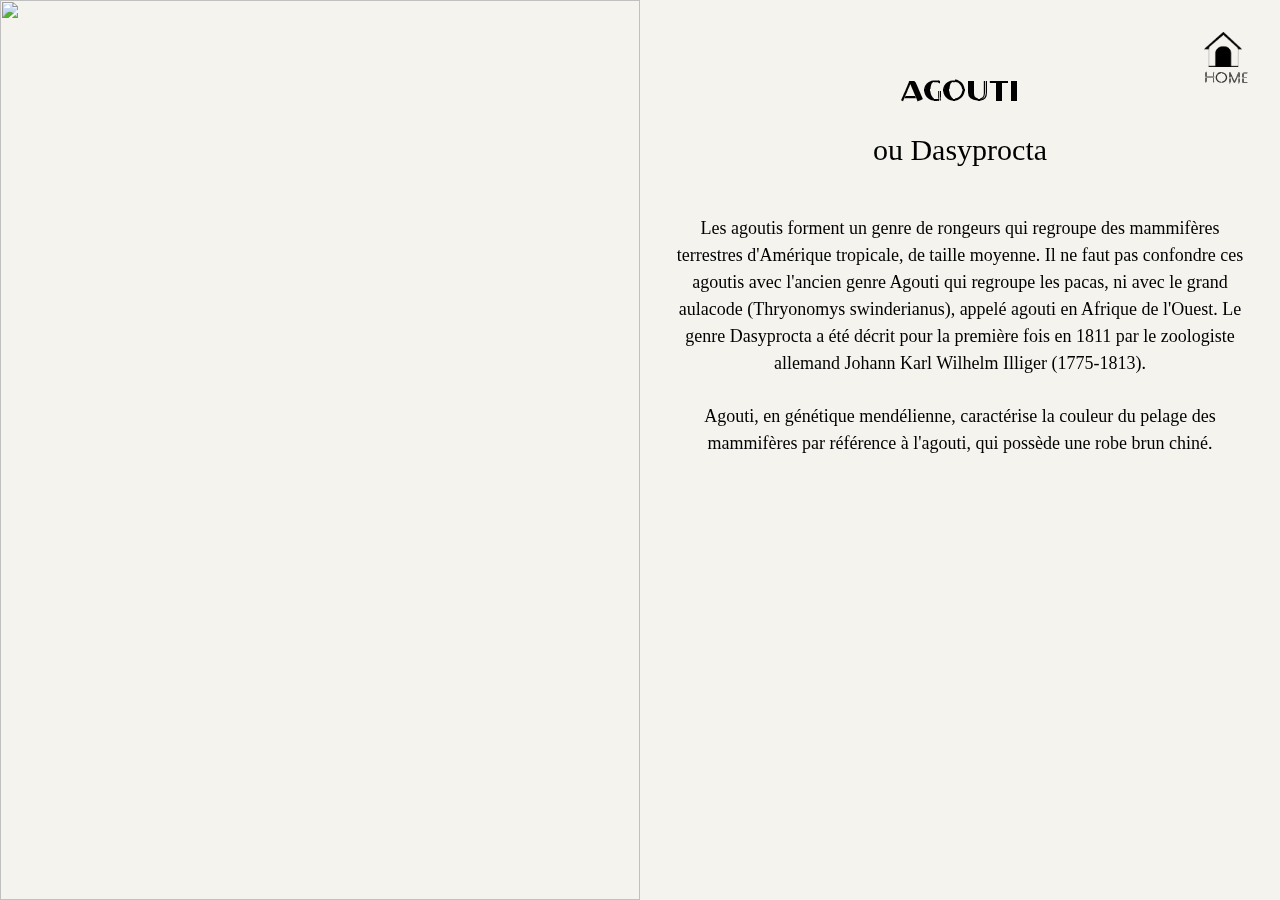
==== commit 51f9c16b: "title et alt" ====
--- a/animaux.html
+++ b/animaux.html
@@ -2,7 +2,7 @@
 <html lang="en" dir="ltr">
   <head>
     <meta charset="utf-8">
-    <title></title>
+    <title>animaux</title>
     <link rel="stylesheet" href="asset/reset.css">
     <link rel="stylesheet" href="asset/styles.css">
     <link rel="stylesheet" href="asset/layouts.css">
@@ -12,7 +12,7 @@
   <header>
     <div class="content-header">
       <a class="home-illu" href="index.html">
-        <img src="img/home.png">
+        <img alt="image-retour-home" src="img/home.png">
         <p>Home</p>
       </a>
     </div>
--- a/asset/styles.css
+++ b/asset/styles.css
@@ -44,6 +44,13 @@
 
 .home{
   z-index: 2;
+}
+.home-illu {
+ display: block;
+ text-decoration: none;
+ color: var(--color4);
+ font-family: 'Decovar';
+ font-variation-settings: 'TRMD' 1000;
 }
 
 .item{
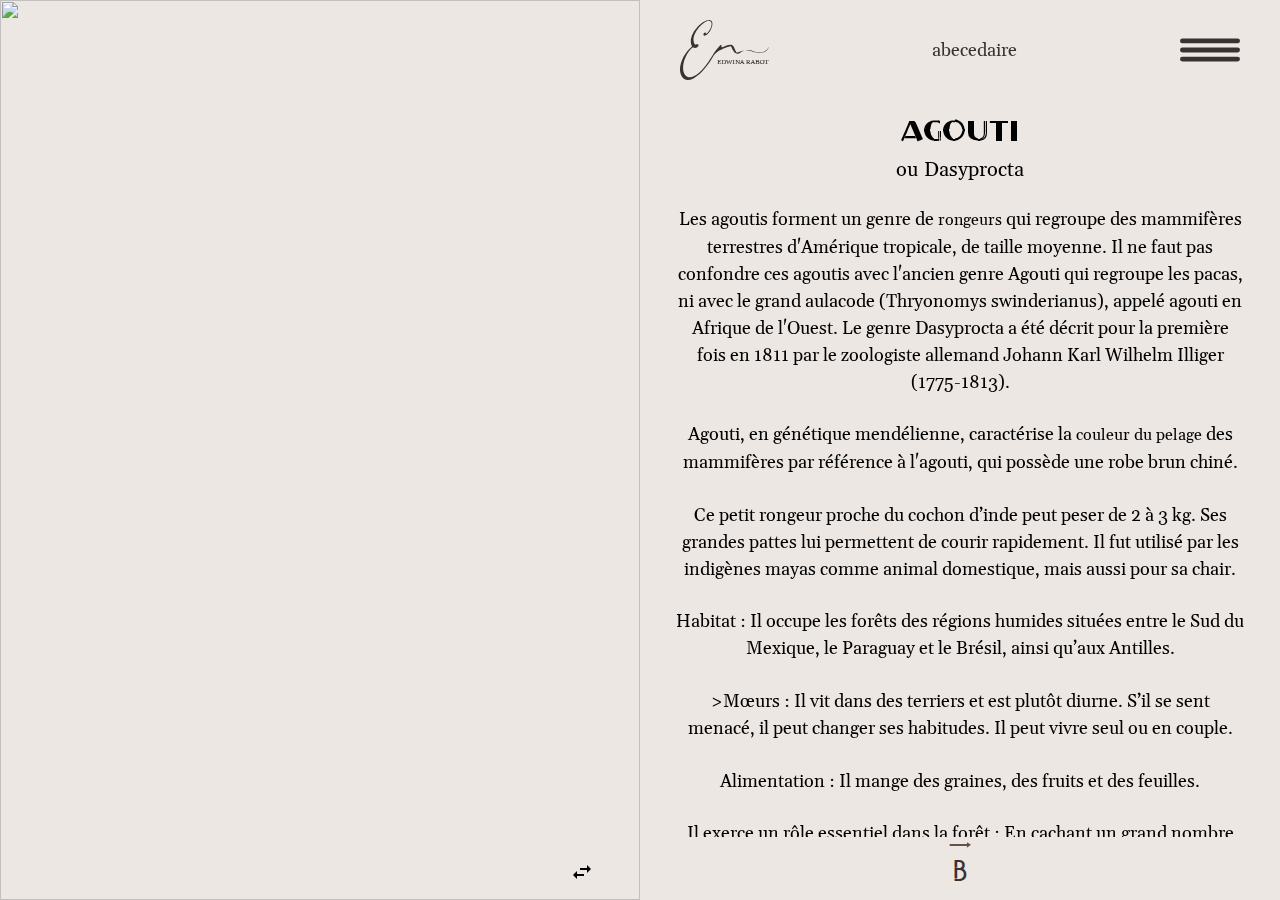
==== commit 64a16304: "UPDATE 1/05" ====
--- a/animaux.html
+++ b/animaux.html
@@ -6,20 +6,22 @@
     <link rel="stylesheet" href="asset/reset.css">
     <link rel="stylesheet" href="asset/styles.css">
     <link rel="stylesheet" href="asset/layouts.css">
+    <link rel="stylesheet" href="asset/main.css">
     <link rel="stylesheet" href="asset/ui-mechanims.css">
   </head>  
   
   <header>
-    <div class="content-header">
-      <a class="home-illu" href="index.html">
-        <img alt="image-retour-home" src="img/home.png">
-        <p>Home</p>
-      </a>
-    </div>
-  </header>
+
+ <header>
 
   <body>
 
+    <svg  display="none"> 
+      <symbol width="24" height="24" viewBox="0 0 24 24" id="arrow">
+      <path d="M0 0h24v24H0z" fill="none"/><path d="M6.99 11L3 15l3.99 4v-3H14v-2H6.99v-3zM21 9l-3.99-4v3H10v2h7.01v3L21 9z"/>
+      </symbol>
+    </svg>
+    
     <div class="wrapper">
       <div class="proxy-anchor" id="p1" tabindex="0"> Lettre a </div>
       <div class="proxy-anchor" id="p2" tabindex="0"> Lettre b </div>
@@ -53,17 +55,65 @@
       
       <div class="item" id="item2">
         <div class="content-abc">
-          <h1><span>Agouti<br></span>ou Dasyprocta</h1>
-            <p>Les agoutis forment un genre de <span>rongeurs</span> qui regroupe des mammifères terrestres d'Amérique tropicale, de taille moyenne. Il ne faut pas confondre ces agoutis avec l'ancien genre Agouti qui regroupe les pacas, ni avec le grand aulacode (Thryonomys swinderianus), appelé agouti en Afrique de l'Ouest.
+          <div class="content-header">
+            <img class="content-header-image" alt="logo-edwina" src="illu/logoer.svg">
+            <p>abecedaire</p>
+            <a href="#main-menu" class="menu-toggle home-illu"><img src="illu/menu-burger.svg"></a>
+              <nav id="main-menu" class="main-menu">
+                <a href="#main-menu-toggle" class="menu-close"><img src="illu/menu-burger-close.svg"></a>
+                <ul>
+                  <li><a href="filter.html">Les animaux</a></li>
+                  <li><a href="index.html">L'expérience</a></li>
+                  <li><a href="#">A propos</a></li>
+                  <li><a href="#">Contact</a></li>
+                </ul>
+              </nav>
+              <a href="#main-menu-toggle" class="backdrop" hidden></a>    
+          </div>
+            <h1><span>Agouti<br></span>ou Dasyprocta</h1>
+            <div class="texte">
+            <div class="p-content"><p>Les agoutis forment un genre de <span>rongeurs</span> qui regroupe des mammifères terrestres d'Amérique tropicale, de taille moyenne. Il ne faut pas confondre ces agoutis avec l'ancien genre Agouti qui regroupe les pacas, ni avec le grand aulacode (Thryonomys swinderianus), appelé agouti en Afrique de l'Ouest.
             Le genre Dasyprocta a été décrit pour la première fois en 1811 par le zoologiste allemand Johann Karl Wilhelm Illiger (1775-1813).</p>
             <p>Agouti, en génétique mendélienne, caractérise la <span>couleur du pelage</span> des mammifères par référence à l'agouti, qui possède une robe brun chiné.</p>
+            <p>Ce petit rongeur proche du cochon d’inde peut peser de 2 à 3 kg. Ses grandes pattes lui permettent de courir rapidement. Il fut utilisé par les indigènes mayas comme animal domestique, mais aussi pour sa chair.</p>
+            <p>Habitat : Il occupe les forêts des régions humides situées entre le Sud du Mexique, le Paraguay et le Brésil, ainsi qu’aux Antilles.</p>
+
+            <p>>Mœurs : Il vit dans des terriers et est plutôt diurne. S’il se sent menacé, il peut changer ses habitudes. Il peut vivre seul ou en couple.</p>
+            <p>Alimentation : Il mange des graines, des fruits et des feuilles.</p>
+
+            <P>Il exerce un rôle essentiel dans la forêt : En cachant un grand nombre de graines ou fruits tombés au sol qu’il conserve pour sa consommation future, il permet la dispersion des graines et donc la reproduction des arbres. D’instinct, il les décortique avant de les enterrer. Certaines graines (notamment celles de l’astrocaryum noir) ne germent que lorsqu’elles ont été traitées de la sorte.</p>
+            <p>Quand on parle de l’importance de la biodiversité, en voilà un exemple probant !</p>
+            </div>
+            </div>
+            <div class="link">
+               <a class="link-animals" href="animaux.html#p1"><img src="illu/fleche-droite.svg"><span>b</span></a>
+            </div>
          </div> 
         <img class="image" src="img/agouti.jpg">
+         <svg><use xlink:href="#arrow"/></svg>
       </div>
       
       <div class="item" id="item3">
-          <div class="content-abc">
+        <div class="content-abc">
+          <div class="content-header">
+            <img class="content-header-image" alt="logo-edwina" src="illu/logoer.svg">
+            <p>abecedaire</p>
+            <a href="#main-menu" class="menu-toggle home-illu"><img src="illu/menu-burger.svg"></a>
+              <nav id="main-menu" class="main-menu">
+                <a href="#main-menu-toggle" class="menu-close"><img src="illu/menu-burger-close.svg"></a>
+                <ul>
+                  <li><a href="filter.html">Les animaux</a></li>
+                  <li><a href="index.html">L'expérience</a></li>
+                  <li><a href="#">A propos</a></li>
+                  <li><a href="#">Contact</a></li>
+                </ul>
+              </nav>
+              <a href="#main-menu-toggle" class="backdrop" hidden></a>    
+          </div>
             <h1><span>Bongo<br></span>(Tragelaphus eurycerus)</h1>
+            <div class="texte">
+            <div class="flechebas"><img src="illu/flechebas.svg"></div>
+            <div class="p-content">
               <p>Le bongo est une espèce de mammifères ruminants de la famille des <span>Bovidés</span> vivant en Afrique centrale. C’est une grande antilope des forêts tropicales. L'Union internationale pour la conservation de la nature le classe comme <span>quasi-menacé</span>.</p>
               <p>La femelle pèse entre 210 et 235 kg, le mâle a un poids compris 240 et 405 kg. Les deux sexes possèdent des cornes en spirale qui mesurent entre 75 et 99 cm.
 
@@ -77,26 +127,79 @@
 
               <p>Depuis 2008, son statut est <span>quasi-menacé</span> (NT) du fait de la déforestation de son habitat et parce qu'il est chassé par les locaux pour sa viande.</p>
 
-              <p>Il existe un Programme européen pour les espèces menacées (EEP) de l'Association européenne des zoos et aquariums (EAZA) consacré à la sous-espèce la plus menacée, Tragelaphus eurycerus isaaci. Celui-ci est coordonné par le Zoo de Chester, en Angleterre.</p>
-          </div>  
+              <p>Il existe un Programme européen pour les espèces menacées (EEP) de l'Association européenne des zoos et aquariums (EAZA) consacré à la sous-espèce la plus menacée, Tragelaphus eurycerus isaaci. Celui-ci est coordonné par le Zoo de Chester, en Angleterre.</p> 
+              </div>
+              <div class="flechebas"><img src="illu/flechebas.svg"></div>
+              </div>
+              <div class="link">
+                <a class="link-animals" href="animaux.html#p0"><img src="illu/fleche-gauche.svg"><span>A</span></a>
+                <a class="link-animals" href="animaux.html#p2"><img src="illu/fleche-droite.svg"><span>C</span></a>
+              </div>
+          </div> 
+
         <img class="image" src="img/bongo.jpg">
+        <svg><use xlink:href="#arrow"/></svg>
       </div>
       
       <div class="item" id="item4">
-          <div class="content-abc">
+        <div class="content-abc">
+          <div class="content-header">
+            <img class="content-header-image" alt="logo-edwina" src="illu/logoer.svg">
+            <p>abecedaire</p>
+            <a href="#main-menu" class="menu-toggle home-illu"><img src="illu/menu-burger.svg"></a>
+              <nav id="main-menu" class="main-menu">
+                <a href="#main-menu-toggle" class="menu-close"><img src="illu/menu-burger-close.svg"></a>
+                <ul>
+                  <li><a href="filter.html">Les animaux</a></li>
+                  <li><a href="index.html">L'expérience</a></li>
+                  <li><a href="#">A propos</a></li>
+                  <li><a href="#">Contact</a></li>
+                </ul>
+              </nav>
+              <a href="#main-menu-toggle" class="backdrop" hidden></a>    
+          </div>            
             <h1><span>Cacatoes</span><br>à huppe jaune</h1>
+            <div class="texte">
+            <div class="flechebas"><img src="illu/flechebas.svg"></div>
+            <div class="p-content">
               <p>Le Cacatoès à huppe jaune (Cacatua galerita) est une espèce d'<span>oiseaux</span> de la famille des <span>Cacatuidae</span>. C'est l'un des <span>plus grands</span> et des plus répandus cacatoès australiens. Il est fréquemment recherché comme animal de compagnie en et hors d'Australie. Mais, en liberté, il est souvent abattu et empoisonné car considéré comme nuisible. En effet, en bandes ou solitaire, il peut s'attaquer aux récoltes de céréales et de fruits, ainsi qu'au bois des arbres, des abris de jardins ou des maisons. Toutefois il faut, pour les détruire, une autorisation du gouvernement australien car ce sont des animaux protégés.</p>
               <p>C'est un animal mesurant de 45 à 50 cm de longueur et pesant de 800 à 900 g. Son plumage est blanc, avec une grande huppe érectile orientée vers l'arrière au repos, d'un jaune soutenu. Le dessous des ailes et de la queue est jaune clair. Il a un bec d'un gris très foncé, presque noir. Les deux sexes sont semblables quoique la femelle soit plus petite et que les yeux ne soient pas tout à fait de la même couleur : d'un brun tirant sur le rouge chez la femelle, sur le noir chez le mâle. C'est un animal bruyant aussi bien en vol, le matin et le soir lorsqu'il va se nourrir, qu'au repos.</p>
               <p>C'est un animal que l'on trouve surtout en Australie : sur la partie Nord et Est du continent et en Tasmanie ainsi qu'en Nouvelle-Guinée et dans les îles Aru.
               Animaux de compagnie, un certain nombre d'entre eux se sont échappés et ont créé des colonies accidentelles autour de Perth, en Australie-Occidentale, en Nouvelle-Zélande et en Indonésie.
               Ce sont des oiseaux sédentaires vivant en grandes bandes en dehors de la période de reproduction dans toutes les régions boisées et surtout au voisinage de l'homme.</p>
+              </div>
+              <div class="flechebas"><img src="illu/flechebas.svg"></div>
+              </div>              
+              <div class="link">
+                <a class="link-animals" href="animaux.html#p1"><img src="illu/fleche-gauche.svg"><span>B</span></a>
+                <a class="link-animals" href="animaux.html#p3"><img src="illu/fleche-droite.svg"><span>D</span></a>
+              </div>
           </div>
         <img class="image" src="img/cacatoes.png">
+        <svg><use xlink:href="#arrow"/></svg>
       </div>
       
       <div class="item" id="item5">
         <div class="content-abc">
+          <div class="content-header">
+            <img class="content-header-image" alt="logo-edwina" src="illu/logoer.svg">
+            <p>abecedaire</p>
+            <a href="#main-menu" class="menu-toggle home-illu"><img src="illu/menu-burger.svg"></a>
+              <nav id="main-menu" class="main-menu">
+                <a href="#main-menu-toggle" class="menu-close"><img src="illu/menu-burger-close.svg"></a>
+                <ul>
+                  <li><a href="filter.html">Les animaux</a></li>
+                  <li><a href="index.html">L'expérience</a></li>
+                  <li><a href="#">A propos</a></li>
+                  <li><a href="#">Contact</a></li>
+                </ul>
+              </nav>
+              <a href="#main-menu-toggle" class="backdrop" hidden></a>    
+          </div>          
           <h1><span>Dhole<br></span>Cuon d'Asie, « Chien sauvage d'Asie »</h1>
+            <div class="texte">
+            <div class="flechebas"><img src="illu/flechebas.svg"></div>
+            <div class="p-content">
             <p>Le Dhole, est une espèce de mammifères de la famille des canidés et du genre <span>Cuon</span>, dont il est le <span>seul représentant</span> actuel. Il vit en Asie.
             Le Dhole s'apparente au Loup ou au Lycaon. Sa robe est d'une couleur brun-roux. Il vit principalement en Asie centrale et orientale mais s'adapte facilement à de nouveaux environnements.</p>
 
@@ -113,13 +216,39 @@
             <p>Aujourd'hui, en 2021, le Dhole n'est présent de manière attestée qu'au Bangladesh, au Bhoutan, au Cambodge, en Chine, en Inde, en Indonésie, en Malaisie, en Birmanie, au Népal, en Thaïlande et au Laos5. Il l'était également en Europe jusqu'au début du Paléolithique supérieur, où il a succédé à une autre espèce éteinte, Cuon priscus, sans nécessairement descendre de celle-ci.</p>
 
             <p>L'espèce est classée comme espèce <span>en danger</span> par l'Union internationale pour la conservation de la nature (UICN) car ses populations sont en diminution et estimées à moins de 2 500 adultes. Les facteurs contribuant à ce déclin sont la déficience de l'habitat, la raréfaction des proies comestibles due à la concurrence avec d'autres espèces, l'extinction progressive provoquée par la prédation d'autres variétés animales et le transfert de maladies par les chiens domestiques.</p>
+            </div>
+              <div class="flechebas"><img src="illu/flechebas.svg"></div>
+            </div> 
+            <div class="link">
+                <a class="link-animals" href="animaux.html#p2"><img src="illu/fleche-gauche.svg"><span>C</span></a>
+                <a class="link-animals" href="animaux.html#p4"><img src="illu/fleche-droite.svg"><span>E</span></a>
+            </div>
         </div>  
           <img class="image" src="img/dhole.jpg">
+          <svg><use xlink:href="#arrow"/></svg>
       </div>
       
       <div class="item" id="item6">
         <div class="content-abc">
+          <div class="content-header">
+            <img class="content-header-image" alt="logo-edwina" src="illu/logoer.svg">
+            <p>abecedaire</p>
+            <a href="#main-menu" class="menu-toggle home-illu"><img src="illu/menu-burger.svg"></a>
+              <nav id="main-menu" class="main-menu">
+                <a href="#main-menu-toggle" class="menu-close"><img src="illu/menu-burger-close.svg"></a>
+                <ul>
+                  <li><a href="filter.html">Les animaux</a></li>
+                  <li><a href="index.html">L'expérience</a></li>
+                  <li><a href="#">A propos</a></li>
+                  <li><a href="#">Contact</a></li>
+                </ul>
+              </nav>
+              <a href="#main-menu-toggle" class="backdrop" hidden></a>    
+          </div>          
           <h1><span>Elaphode<br></span>Elaphodus cephalophus, cerf huppé</h1>
+            <div class="texte">
+            <div class="flechebas"><img src="illu/flechebas.svg"></div>
+            <div class="p-content">
             <p>Élaphode est une espèce de cervidés, la <span>seule</span> du genre <span>Elaphodus</span>.</p>
             <p>L'élaphode mesure autour de 60 cm au garrot et pèse entre 17 kg et 30 kg, c'est l'un des plus petits cervidés.</p>
 
@@ -127,14 +256,41 @@
             <p>Il est l'un des rares cervidés omnivores, comme le chevrotain aquatique: il se nourrit d'herbes, de feuilles, de coquilles d'œufs et de larves. Il a de nombreux prédateurs, tels que le tigre du Bengale, la panthère de Chine, le python réticulé ou d'autre pythons asiatiques. Les rapaces sont dangereux pour les petits. L'élaphode pousse des sortes d'aboiements quand il se sent menacé. Son statut de conservation est <span>quasi menacé</span>.</p>
 
             <p>Le cerf huppé est une espèce <span>polygame</span>. Les cerfs huppés se reproduisent durant une période de septembre à décembre appelé ornière, A cette période, les aboiements des mâles sont beaucoup plus fréquents et puissants afin d'attirer les femelles. La période de gestation des cerfs huppés est d'environ 210 jours, la femelle peut alors donner naissance de un à deux petits. Jusqu'à l'âge de 6 mois, les petits sont dépendants de leur mère. Il atteindra sa maturité sexuelle vers l'âge de 9 mois. La longévité du cerf huppé est méconnu jusque lors. Néanmoins, il peut vivre jusqu'à 15 ans en captivité.</p>
+            </div>
+              <div class="flechebas"><img src="illu/flechebas.svg"></div>
+            </div> 
+
+            <div class="link">
+                <a class="link-animals" href="animaux.html#p3"><img src="illu/fleche-gauche.svg"><span>D</span></a>
+                <a class="link-animals" href="animaux.html#p5"><img src="illu/fleche-droite.svg"><span>F</span></a>
+            </div>
         </div>
         <img class="image" src="img/elaphode.jpg">      
+         <svg><use xlink:href="#arrow"/></svg>
       </div>
 
       <div class="item" id="item7">
-        <div class="content-abc">        
+        <div class="content-abc">  
+          <div class="content-header">
+            <img class="content-header-image" alt="logo-edwina" src="illu/logoer.svg">
+            <p>abecedaire</p>
+            <a href="#main-menu" class="menu-toggle home-illu"><img src="illu/menu-burger.svg"></a>
+              <nav id="main-menu" class="main-menu">
+                <a href="#main-menu-toggle" class="menu-close"><img src="illu/menu-burger-close.svg"></a>
+                <ul>
+                  <li><a href="filter.html">Les animaux</a></li>
+                  <li><a href="index.html">L'expérience</a></li>
+                  <li><a href="#">A propos</a></li>
+                  <li><a href="#">Contact</a></li>
+                </ul>
+              </nav>
+              <a href="#main-menu-toggle" class="backdrop" hidden></a>    
+          </div>      
           <h1><span>Fossa<br></span>Cryptoprocta ferox</h1>
-            <p>Le fossa aussi appelé cryptoprocte féroce et <span>unique</span> représentant actuel du genre <span>Cryptoprocta</span>, est une espèce de mammifères féliformes de la famille des Eupleridae, endémique de Madagascar. Il est le plus gros mammifère carnivore de l'île et est parfois comparé à un <span>petit puma</span>. Les adultes mesurent 70 à 80 cm de long du museau à la base de la queue, et pèsent de 5,5 à 8,6 kg, les mâles étant plus lourds que les femelles. Ses griffes semi-rétractiles permettent au fossa de grimper et de descendre des arbres la tête en avant, et l'animal peut aussi sauter d'arbre en arbre. Le fossa est un représentant très particulier dans sa famille, ses organes génitaux partageant certains caractères avec les félins et les hyènes.</p>
+            <div class="texte">
+            <div class="flechebas"><img src="illu/flechebas.svg"></div>
+            <div class="p-content">
+            <p>Le fossa aussi appelé cryptoprocte féroce et <span>unique</span>représentant actuel du genre <span>Cryptoprocta</span>, est une espèce de mammifères féliformes de la famille des Eupleridae, endémique de Madagascar. Il est le plus gros mammifère carnivore de l'île et est parfois comparé à un <span>petit puma</span>. Les adultes mesurent 70 à 80 cm de long du museau à la base de la queue, et pèsent de 5,5 à 8,6 kg, les mâles étant plus lourds que les femelles. Ses griffes semi-rétractiles permettent au fossa de grimper et de descendre des arbres la tête en avant, et l'animal peut aussi sauter d'arbre en arbre. Le fossa est un représentant très particulier dans sa famille, ses organes génitaux partageant certains caractères avec les félins et les hyènes.</p>
 
             <p>Le fossa a une aire de répartition répandue sur Madagascar, mais les densités de peuplement sont généralement faibles. Il vit uniquement en habitat forestier, et chasse activement la nuit comme le jour. Plus de la moitié de son régime alimentaire se compose de lémuriens, les primates également endémiques de l'île ; les autres proies connues sont représentées par des tenrecs, des rongeurs, des lézards, des oiseaux et divers autres animaux. L'accouplement a habituellement lieu dans des arbres, sur des branches horizontales, et peut durer plusieurs heures. La portée compte un à six petits, qui naissent aveugles et sans dents. Les jeunes sont sevrés au bout de quatre mois et demi, et sont indépendants au bout d'un an. Ils atteignent la maturité sexuelle à l'âge de deux ans, et la longévité mesurée en captivité est de vingt ans.</p>
 
@@ -148,13 +304,40 @@
 
             <p>Bien que l'espèce soit largement répandue à Madagascar, elle est localement rare dans toutes les régions de l'île et ainsi particulièrement vulnérable face à l'extinction ; la fragmentation écopaysagère est un facteur aggravant le risque. Le fossa a une densité de population plus faible que l'on pourrait prédire à partir de la taille de l'animal, et est en outre menacé par la disparition rapide des forêts malgaches et le déclin des populations de lémuriens qui constituent une grande part de son alimentation. La disparition du fossa, localement ou totalement, pourrait grandement influer sur la dynamique des écosystèmes, conduisant éventuellement au surpâturage par certaines de ses proies. La population totale dans les aires protégées est estimée à moins de 2 500 adultes, mais ce chiffre est peut-être surestimé. Seules deux zones protégées contiendraient plus de 500 fossas adultes : le parc national de Masoala et le parc national de Midongy du sud, même si ces estimations pourraient également être surévaluées.</p>
             <p>Les informations recueillies sur les populations sont insuffisantes pour une analyse de viabilité des populations correcte, mais les estimations donnent à penser qu'aucune des aires protégées ne soutient une population viable. Si ce résultat est correct, il impliquerait un processus de déclin progressif des effectifs sur une centaine d'années, jusqu'à l'extinction de l'espèce. Pour que celle-ci survive, il est estimé qu'au moins 555 km2 sont nécessaires pour maintenir de petites populations viables sur le court terme, et au moins 2 000 km2 pour les populations de 500 adultes.</p>
+          </div>
+          <div class="flechebas"><img src="illu/flechebas.svg"></div>
+          </div>
+
+            <div class="link">
+                <a class="link-animals" href="animaux.html#p4"><img src="illu/fleche-gauche.svg"><span>E</span></a>
+                <a class="link-animals" href="animaux.html#p6"><img src="illu/fleche-droite.svg"><span>G</span></a>
+          </div>
         </div>  
         <img class="image" src="img/fossa.jpeg">      
+        <svg><use xlink:href="#arrow"/></svg>
       </div>
 
       <div class="item" id="item8">
-        <div class="content-abc">        
+        <div class="content-abc">
+          <div class="content-header">
+            <img class="content-header-image" alt="logo-edwina" src="illu/logoer.svg">
+            <p>abecedaire</p>
+            <a href="#main-menu" class="menu-toggle home-illu"><img src="illu/menu-burger.svg"></a>
+              <nav id="main-menu" class="main-menu">
+                <a href="#main-menu-toggle" class="menu-close"><img src="illu/menu-burger-close.svg"></a>
+                <ul>
+                  <li><a href="filter.html">Les animaux</a></li>
+                  <li><a href="index.html">L'expérience</a></li>
+                  <li><a href="#">A propos</a></li>
+                  <li><a href="#">Contact</a></li>
+                </ul>
+              </nav>
+              <a href="#main-menu-toggle" class="backdrop" hidden></a>    
+          </div>                
           <h1><span>Guigna</span><br>Leopardus guigna</h1>
+            <div class="texte">
+              <div class="flechebas"><img src="illu/flechebas.svg"></div>
+            <div class="p-content">
             <p>Le Guigna, également appelé Chat du Chili et Kodkod, est un félin du genre <span>Leopardus</span>. Plus petit félin d'Amérique, le Guigna se caractérise par sa petite tête aux oreilles rondes, sa queue courte et touffue et ses pieds larges. Son pelage gris fauve à brun tacheté de noir est proche de celui du Chat de Geoffroy.</p>
             <p>Félin <span>territorial et solitaire</span>, le Guigna est fortement dépendant de la forêt : il n'a jamais été observé dans des habitats où la végétation s'élève à moins de quarante centimètres de haut. Les petits rongeurs et les lagomorphes forment l'essentiel du régime alimentaire. Il s'attaque ponctuellement aux oiseaux de basse-cour.</p>
             <p>L'aire de répartition couvre le centre et le nord du Chili ainsi qu'une petite zone de l'Argentine. Le Guigna est principalement menacé par la perte et la fragmentation de son habitat. Le braconnage est la seconde menace pesant sur l'espèce. Considéré comme <sapn>« Vulnérable »</sapn> par l'Union internationale pour la conservation de la nature, le Guigna est protégé sur l'ensemble de son aire de répartition.
@@ -172,13 +355,39 @@
             <p>Le Guigna est classé <span>« vulnérable » </span>selon la liste rouge des espèces menacées de l'Union internationale pour la conservation de la nature (UICN). Le Guigna est un animal protégé au Chili et en Argentine. Selon le Reglamento de Clasificación de Especies du ministère de l'Environnement chilien, l'espèce est classée comme vulnérable (VU) du nord du pays jusqu'à la région des Fleuves et quasi-menacée (NT) de la région des Lacs jusqu’au sud du pays.
             Dans le cadre de la convention de Washington, le Guigna est classé en Annexe II de la CITES depuis 1977, ce qui signifie que le commerce international de cette espèce est étroitement contrôlé. En 2006, l'Argentine a interdit l'exportation des spécimens vivants.</p>
             <p>Le Guigna étant en certains points du Chili le plus gros prédateur, il peut être considéré comme un bon candidat pour être une espèce porte-drapeau et clé de voûte</p>
+          </div>
+            <div class="flechebas"><img src="illu/flechebas.svg"></div>
+          </div>
+          <div class="link">
+                <a class="link-animals" href="animaux.html#p5"><img src="illu/fleche-gauche.svg"><span>F</span></a>
+                <a class="link-animals" href="animaux.html#p7"><img src="illu/fleche-droite.svg"><span>H</span></a>
+          </div>
         </div>  
         <img class="image" src="img/guigna.jpg">      
+        <svg><use xlink:href="#arrow"/></svg>
       </div>
 
       <div class="item" id="item9">
         <div class="content-abc">                
+          <div class="content-header">
+            <img class="content-header-image" alt="logo-edwina" src="illu/logoer.svg">
+            <p>abecedaire</p>
+            <a href="#main-menu" class="menu-toggle home-illu"><img src="illu/menu-burger.svg"></a>
+              <nav id="main-menu" class="main-menu">
+                <a href="#main-menu-toggle" class="menu-close"><img src="illu/menu-burger-close.svg"></a>
+                <ul>
+                  <li><a href="filter.html">Les animaux</a></li>
+                  <li><a href="index.html">L'expérience</a></li>
+                  <li><a href="#">A propos</a></li>
+                  <li><a href="#">Contact</a></li>
+                </ul>
+              </nav>
+              <a href="#main-menu-toggle" class="backdrop" hidden></a>    
+          </div>
           <h1><span>Huppe fasciee</span><br>Upupa epops</h1>
+            <div class="texte">
+              <div class="flechebas"><img src="illu/flechebas.svg"></div>
+            <div class="p-content">
             <p>La Huppe fasciée est une espèce d'<span>oiseau</span>, l'une des trois représentantes de la famille des Upupidae et du genre Upupa. Les deux autres espèces, la Huppe africaine Upupa africana et la Huppe de Madagascar Upupa marginata, ont longtemps été considérées comme des sous-espèces de la Huppe fasciée. Ces espèces sont parfois placées par certains auteurs dans leur propre ordre, les Upupiformes.</p>
             <p>Cet oiseau mesure de 26 à 32 cm de longueur (bec : de 5 à 6 cm) pour une envergure d'environ 45 cm et une masse de 60 à 80 g.
 
@@ -203,13 +412,39 @@
             <p>De plus, la huppe est <span>protégée</span> par la loi dans la plupart des pays européens. Elle n'est pas recherchée par les chasseurs, même si certains en tuent parfois (illégalement) dans certains pays, comme à Malte.</p>
 
             <p>Par contre, elle est plus souvent capturée en Afrique du Nord, où certaines parties de son corps sont utilisées pour des pratiques médicales et « magiques ».</p>
+          </div>
+            <div class="flechebas"><img src="illu/flechebas.svg"></div>
+          </div> 
+          <div class="link">
+                <a class="link-animals" href="animaux.html#p6"><img src="illu/fleche-gauche.svg"><span>G</span></a>
+                <a class="link-animals" href="animaux.html#p8"><img src="illu/fleche-droite.svg"><span>I</span></a>
+          </div>
         </div>
         <img class="image" src="img/huppefasciee.jpg">      
+        <svg><use xlink:href="#arrow"/></svg>
       </div>
 
       <div class="item" id="item10">
         <div class="content-abc">                
+          <div class="content-header">
+            <img class="content-header-image" alt="logo-edwina" src="illu/logoer.svg">
+            <p>abecedaire</p>
+            <a href="#main-menu" class="menu-toggle home-illu"><img src="illu/menu-burger.svg"></a>
+              <nav id="main-menu" class="main-menu">
+                <a href="#main-menu-toggle" class="menu-close"><img src="illu/menu-burger-close.svg"></a>
+                <ul>
+                  <li><a href="filter.html">Les animaux</a></li>
+                  <li><a href="index.html">L'expérience</a></li>
+                  <li><a href="#">A propos</a></li>
+                  <li><a href="#">Contact</a></li>
+                </ul>
+              </nav>
+              <a href="#main-menu-toggle" class="backdrop" hidden></a>    
+          </div>
           <h1><span>Ibis rouge</span><br>Eudocimus ruber</h1>
+            <div class="texte">
+              <div class="flechebas"><img src="illu/flechebas.svg"></div>
+            <div class="p-content">
             <p>L'Ibis rouge est une <span>espèce d'oiseaux grégaires</span> dont les colonies peuvent atteindre plusieurs milliers d'individus.
             Dans la zone néotropicale, il vit à l'embouchure des fleuves ou dans les marais côtiers.</p>
             <p>Si la majorité de son plumage est d'une couleur dominante <span>rouge</span>, raison pour laquelle un braconnage intense s'est créé autour de cette espèce, les extrémités des ailes de l'Ibis rouge sont noires.
@@ -219,13 +454,39 @@
             On trouve des ibis rouges du sud-est des États-Unis au Brésil en passant par la côte pacifique de l'Amérique centrale et les Grandes Antilles. Deux sous-espèces se partagent cette zone de distribution : la sous-espèce nominale Eudocimus ruber ruber se rencontre au sud, du Venezuela au sud-est du Brésil. L'autre sous-espèce Eudocimus ruber albus se trouve au nord en Floride, en Louisiane, sur le littoral pacifique de l'Amérique centrale et à Cuba.</p>
             <p>Faisant l'objet d'un <span>braconnage intense</span> pour ses plumes rouges, il a un statut d'espèce protégée depuis longtemps dans certains pays (au Surinam en 1955). Il est depuis 1987 inscrit dans l'annexe II de la Convention de Washington sur le commerce des espèces en voie de disparition.
             L'Ibis rouge est <span>l'emblème national</span> de Trinité-et-Tobago.</p>
+            </div>
+            <div class="flechebas"><img src="illu/flechebas.svg"></div>
+            </div>           
+            <div class="link">
+                <a class="link-animals" href="animaux.html#p7"><img src="illu/fleche-gauche.svg"><span>H</span></a>
+                <a class="link-animals" href="animaux.html#p9"><img src="illu/fleche-droite.svg"><span>J</span></a>
+          </div>
         </div>
         <img class="image" src="img/ibisrouge.jpg"> 
+        <svg><use xlink:href="#arrow"/></svg>
       </div>
 
       <div class="item" id="item11">
         <div class="content-abc">                
+          <div class="content-header">
+            <img class="content-header-image" alt="logo-edwina" src="illu/logoer.svg">
+            <p>abecedaire</p>
+            <a href="#main-menu" class="menu-toggle home-illu"><img src="illu/menu-burger.svg"></a>
+              <nav id="main-menu" class="main-menu">
+                <a href="#main-menu-toggle" class="menu-close"><img src="illu/menu-burger-close.svg"></a>
+                <ul>
+                  <li><a href="filter.html">Les animaux</a></li>
+                  <li><a href="index.html">L'expérience</a></li>
+                  <li><a href="#">A propos</a></li>
+                  <li><a href="#">Contact</a></li>
+                </ul>
+              </nav>
+              <a href="#main-menu-toggle" class="backdrop" hidden></a>    
+          </div>
           <h1><span>Jaguarondi</span><br>Herpailurus yagouaroundi</h1>
+            <div class="texte">
+              <div class="flechebas"><img src="illu/flechebas.svg"></div>
+            <div class="p-content"> 
             <p>Le Jaguarondi encore appelé eyra ou chat-loutre est une espèce de <span>félins </span>d'Amérique de petite taille et à la robe uniformément noire, gris-brun ou rousse.
             Habitant tant les forêts primaires que les prairies, il se répartit du sud des États-Unis à l'Argentine. Facile à apprivoiser, il fut utilisé comme chat domestique par les populations pré-colombiennes et pourrait être le seul félin à vivre en couple.</p>
             <p>Le Jaguarondi ressemble à un <span>chat au corps tout en longueur</span> avec de petites pattes fines et une longue queue mince. La tête, petite et aplatie, porte de petites oreilles arrondies. Les yeux de couleur bleu à ambre foncée sont rapprochés et cerclés de poils clairs.
@@ -239,30 +500,83 @@
             <p>La robe terne du Jaguarondi l'a protégé des braconniers, sa fourrure n'ayant que très peu de valeur. Les conflits avec les agriculteurs sont fréquents puisque ce félin peut s'attaquer à la volaille. La menace majeure reste la perte de son habitat, mais l'excellente adaptabilité de ce félin (il peut vivre autant en milieu humide qu'en milieu sec, boisé ou herbeux) lui permet de survivre malgré la baisse des effectifs. Le Jaguarondi est classé en préoccupation mineure (LC) par l'UICN, excepté pour la sous-espèce cacomitli classée en danger (EN).</p>
             <p>Les spécimens d'Amérique du Sud sont classés en annexe II de la CITES (autorisation du commerce international sous licence) tandis que les populations plus sensibles d'Amérique centrale et du Nord sont classées en annexe I (tout commerce interdit). Le Paraguay bénéficie d'un quota d'exportation de trente individus vivants par an depuis 2002. Toutefois, même dans les zones à réglementation moins restrictives, le Jaguarondi n'est pas exploité commercialement.</p>
             <p>Il est <span>protégé</span> sur la majeure partie de son aire de répartition. Seuls le Brésil, le Nicaragua, le Salvador, la Guyane et l'Équateur ne l'ont pas protégé. La chasse est réglementée au Pérou.</p>
+            </div>
+            <div class="flechebas"><img src="illu/flechebas.svg"></div>
+            </div> 
+            <div class="link">
+              <a class="link-animals" href="animaux.html#p8"><img src="illu/fleche-gauche.svg"><span>I</span></a>
+              <a class="link-animals" href="animaux.html#p10"><img src="illu/fleche-droite.svg"><span>K</span></a>
+          </div>
         </div>
         <img class="image" src="img/jaguarondi.jpg"> 
+        <svg><use xlink:href="#arrow"/></svg>
       </div>
 
       <div class="item" id="item12">
-        <div class="content-abc">                        
+        <div class="content-abc"> 
+          <div class="content-header">
+            <img class="content-header-image" alt="logo-edwina" src="illu/logoer.svg">
+            <p>abecedaire</p>
+            <a href="#main-menu" class="menu-toggle home-illu"><img src="illu/menu-burger.svg"></a>
+              <nav id="main-menu" class="main-menu">
+                <a href="#main-menu-toggle" class="menu-close"><img src="illu/menu-burger-close.svg"></a>
+                <ul>
+                  <li><a href="filter.html">Les animaux</a></li>
+                  <li><a href="index.html">L'expérience</a></li>
+                  <li><a href="#">A propos</a></li>
+                  <li><a href="#">Contact</a></li>
+                </ul>
+              </nav>
+              <a href="#main-menu-toggle" class="backdrop" hidden></a>    
+          </div>                               
           <h1><span>Kiwi<br></span>Apteryx australis</h1>
+              <div class="texte">
+              <div class="flechebas"><img src="illu/flechebas.svg"></div>
+            <div class="p-content"> 
             <p>Le Kiwi austral est une espèce d'oiseaux endémique de Nouvelle-Zélande. Son nom est un emprunt au terme māori kivi-kivi qui désigne cet oiseau. Les rats et les phalangers-renard sont connus pour être des prédateurs de cet oiseau.</p>
 
             <p>Le kiwi, de la taille d'<span>une poule</span> (environ 60 cm pour 2 à 3 kg), est doté d'ailes, réduites à des moignons (il est donc incapable de voler), d'un long bec, d'un plumage brunâtre et est dépourvu de queue. Les kiwis ont une vue médiocre, mais un odorat développé. Leurs narines sont situées à l'extrémité de leur long bec. Le kiwi reste caché le jour et sort la nuit chercher sa nourriture, des larves d'insectes qu'il trouve dans le sol grâce à son odorat. C'est un animal qui vit généralement en <span>milieu forestier</span>.</p>
 
             <p>Les kiwis vivent en couple, et ce pendant une trentaine d'années. La femelle est plus grosse que le mâle, et pond des œufs qui représentent environ 20 % de son poids. Proportionnellement, c'est le plus gros œuf du monde. C'est le mâle qui couve les œufs. L'incubation dure de 70 à 80 jours.</p>
-            La femelle est plus grande que le mâle.
+            <p>La femelle est plus grande que le mâle.
             Le plumage des junéviles est plus clair et plus ébouriffé que celui des adultes.
             À l'état sauvage, le Kiwi austral peut vivre une trentaine d'années.</p>
+
             <p>Le Kiwi austral chasse la nuit et se nourrit principalement d'invertébrés (vers, araignées, larves d'insectes...). Sa vue étant médiocre, il repère ses proies grâce à son odorat. Durant les périodes les plus chaudes, il complète son régime alimentaire de fruits.
             Le Kiwi austral vit dans le sud de la Nouvelle-Zélande. On le trouve dans les forêts denses de l'île Stewart, des régions de Southland et de West Coast.</p>
+            </div>
+            <div class="flechebas"><img src="illu/flechebas.svg"></div>
+            </div>           
+          <div class="link">
+              <a class="link-animals" href="animaux.html#p9"><img src="illu/fleche-gauche.svg"><span>J</span></a>
+              <a class="link-animals" href="animaux.html#p11"><img src="illu/fleche-droite.svg"><span>L</span></a>
+          </div>
         </div>  
         <img class="image" src="img/kiwi.jpg"> 
+        <svg><use xlink:href="#arrow"/></svg>
       </div>
 
       <div class="item" id="item13">
         <div class="content-abc">                        
+          <div class="content-header">
+            <img class="content-header-image" alt="logo-edwina" src="illu/logoer.svg">
+            <p>abecedaire</p>
+            <a href="#main-menu" class="menu-toggle home-illu"><img src="illu/menu-burger.svg"></a>
+              <nav id="main-menu" class="main-menu">
+                <a href="#main-menu-toggle" class="menu-close"><img src="illu/menu-burger-close.svg"></a>
+                <ul>
+                  <li><a href="filter.html">Les animaux</a></li>
+                  <li><a href="index.html">L'expérience</a></li>
+                  <li><a href="#">A propos</a></li>
+                  <li><a href="#">Contact</a></li>
+                </ul>
+              </nav>
+              <a href="#main-menu-toggle" class="backdrop" hidden></a>    
+          </div>
           <h1><span>Linottes melodieuse<br></span>Linaria cannabina</h1>
+             <div class="texte">
+              <div class="flechebas"><img src="illu/flechebas.svg"></div>
+            <div class="p-content">
             <p>La Linotte mélodieuse est une petite espèce de <span>passereaux bruns</span>, à la poitrine rosée de la famille des fringillidés. Son gazouillis est agréable et doux, son vol vif et léger.
             La linotte installe un nid fait à la va-vite, pas très loin du sol, sans trop sembler se préoccuper de le dissimuler aux yeux des prédateurs. Cela lui vaut cette utilisation péjorative de son nom dans le langage des humains : « tête de linotte »; son nom lui vient de sa consommation de linettes (graines de lin) dont elle est friande.</p>
             <p>Cette espèce présente un <span>dimorphisme sexuel</span>: le mâle arborant une coloration rose intense au niveau du front et de la poitrine, absente chez la femelle.</p>
@@ -281,25 +595,77 @@
               Pourtant les services de l'État n’interviennent pas pour faire cesser cette pratique d’un autre âge. La LPO réclame donc :
               <li>le rétablissement de l’état de droit, dans les Landes comme ailleurs ;</li>
               <li>le maintien et le respect de la législation actuelle, indispensable au bon état de la conservation de ces espèces.</li></p>
+            </div>
+            <div class="flechebas"><img src="illu/flechebas.svg"></div>
+            </div>
+            <div class="link">
+              <a class="link-animals" href="animaux.html#p10"><img src="illu/fleche-gauche.svg"><span>K</span></a>
+              <a class="link-animals" href="animaux.html#p12"><img src="illu/fleche-droite.svg"><span>M</span></a>
+            </div>  
         </div>  
         <img class="image" src="img/linottes.jpg">
+        <svg><use xlink:href="#arrow"/></svg>
       </div>
 
       <div class="item" id="item14">
         <div class="content-abc">                        
+          <div class="content-header">
+            <img class="content-header-image" alt="logo-edwina" src="illu/logoer.svg">
+            <p>abecedaire</p>
+            <a href="#main-menu" class="menu-toggle home-illu"><img src="illu/menu-burger.svg"></a>
+              <nav id="main-menu" class="main-menu">
+                <a href="#main-menu-toggle" class="menu-close"><img src="illu/menu-burger-close.svg"></a>
+                <ul>
+                  <li><a href="filter.html">Les animaux</a></li>
+                  <li><a href="index.html">L'expérience</a></li>
+                  <li><a href="#">A propos</a></li>
+                  <li><a href="#">Contact</a></li>
+                </ul>
+              </nav>
+              <a href="#main-menu-toggle" class="backdrop" hidden></a>    
+          </div>
           <h1><span>Mara<br></span>Dolichotis patagonum</h1>
+            <div class="texte">
+              <div class="flechebas"><img src="illu/flechebas.svg"></div>
+            <div class="p-content">
             <p>Le Mara est une <span>espèce de rongeurs </span>de la famille des Cavidés, comme les cobayes communs, bien que son apparence rappelle celle des lièvres. Ce mammifère est endémique d'Argentine et classé dans la Liste rouge de l'UICN comme <span>« quasi menacé »</span>. Après le capybara et les castors, ce mara est le troisième plus gros rongeur vivant.</p>
             <p>L'espèce a été décrite pour la première fois en 1780 par le zoologiste allemand Eberhard August Wilhelm von Zimmermann (1743-1815). Ces animaux sont nommés en français Mara, Lièvre de Patagonie ou Lièvre des pampas ou encore Lièvre des pampas de Patagonie pour les distinguer des viscaches appelées de même.</p>
             <p>Le mara mesure entre 70 et 75 centimètres de la tête à la queue et pèse de 8 à 16 kilogrammes. Ses oreilles et membres sont particulièrement longs. Ses pattes arrière sont plus grandes et musclées que ses pattes avant. Il a notamment un radius plus longs que l'humérus. Les pattes avant ont quatre doigts tandis que celles arrière en ont seulement trois. Il a un pelage dorsal gris avec une tache blanche sur la croupe séparée de la fourrure dorsale par une zone noire. En outre, le mara a un ventre blanc avec un flanc et un cou tendant à l'orange. Sa queue est courte (environ 5 cm) et presque sans poils. Bâti pour la course, le mara est extrêmement rapide pour un animal de sa taille : il peut sprinter à 55 km/h en moyenne avec des pointes à 80 km/h sur de courtes distances et il peut bondir jusqu'à 2 mètres à la verticale. Il peut vivre de 20 ans a 25 ans selon les individus.</p>
             <p>Cet animal est naturellement présent en Argentine. Il habite les vastes savanes sèches à buissons et arbustes et les régions semi-désertiques de la Patagonie où les hivers sont très froids et les étés très chauds. Il creuse ses propres terriers qui peuvent être très profonds (jusqu'à 10 mètres) ou en utilise des abandonnés. On peut parfois le trouver dans des caves.</p>
             <p>Ce sont des animaux très <span>sociaux </span>: ils peuvent vivre dans des groupes de 10 à 30 individus et ils communiquent par différents sons, des petits bruits graves aux sifflements aigus comme le cochon d'Inde.</p>
+            </div>
+            <div class="flechebas"><img src="illu/flechebas.svg"></div>
+            </div>
+          <div class="link">
+            <a class="link-animals" href="animaux.html#p11"><img src="illu/fleche-gauche.svg"><span>L</span></a>
+            <a class="link-animals" href="animaux.html#p13"><img src="illu/fleche-droite.svg"><span>N</span></a>
+          </div>  
         </div>
         <img class="image" src="img/mara.jpg">
+        <svg><use xlink:href="#arrow"/></svg>
       </div>
 
       <div class="item" id="item15">
         <div class="content-abc">                                
-          <h1><span>Numbat</span>Myrmecobius fasciatus</h1>
+          <div class="content-header">
+            <img class="content-header-image" alt="logo-edwina" src="illu/logoer.svg">
+            <p>abecedaire</p>
+            <a href="#main-menu" class="menu-toggle home-illu"><img src="illu/menu-burger.svg"></a>
+              <nav id="main-menu" class="main-menu">
+                <a href="#main-menu-toggle" class="menu-close"><img src="illu/menu-burger-close.svg"></a>
+                <ul>
+                  <li><a href="filter.html">Les animaux</a></li>
+                  <li><a href="index.html">L'expérience</a></li>
+                  <li><a href="#">A propos</a></li>
+                  <li><a href="#">Contact</a></li>
+                </ul>
+              </nav>
+              <a href="#main-menu-toggle" class="backdrop" hidden></a>    
+          </div>
+          <h1><span>Numbat<br></span>Myrmecobius fasciatus</h1>
+            <div class="texte">
+              <div class="flechebas"><img src="illu/flechebas.svg"></div>
+            <div class="p-content">
             <p>Numbat est un <span>petit marsupial</span> endémique d'Australie-Occidentale. C'est le seul membre du genre Myrmecobius et de la famille Myrmecobiidae, l'une des trois familles qui composent l'ordre des Dasyuromorphia, regroupant l'ensemble des carnivores marsupiaux.</p>
             <p>Le numbat mesure entre 17,5 et 29 cm de long et sa queue mesure de 12 à 21 cm. Le mâle pèse entre 300 et 715 g (597 g en moyenne) et la femelle entre 320 et 678 g (478 g en moyenne). La tête est petite avec un museau fin. Une bande noire horizontale traverse les yeux, elle est soulignée par une ligne blanche. Le pelage est court, raide et peu dense. Le dos est brun-roux à l'avant et devient progressivement brun foncé puis noir sur la croupe. Il est parcouru par 4 à 11 bandes transversales blanches qui sont nettes et larges sur la croupe et de moins en moins visibles à l'avant du corps. Le pelage est blanc sur le ventre. La femelle possède 4 tétons recouverts de poils dorés, elle n'a pas de marsupium. Les poils de la queue sont bruns et blancs, ils sont plus longs que sur le reste du corps.</p>
             <p>Comme la plupart des mammifères qui se nourrissent de termites ou de fourmis, Myrmecobius fasciatus a un maxillaire dégénéré avec des dents qui ne sont pas fonctionnelles et il est incapable de mâcher. Néanmoins il a une <span>formule dentaire analogue</span> à celle des autres marsupiaux.</p>
@@ -307,13 +673,39 @@
             <p>Les numbats peuvent être parasités par les tiques Ixodes vestitus. myrmecobii et Amblyomma triguttatum, les mouches Echidnophaga myrmecobii et E. perilis ainsi que par la mite Mesolaelaps australiensis. Des nématodes (Beveridgeiella calabyi, B. inglisi) ont également été trouvés dans le tube digestif de certains individus.</p>
             <p>Numbat était autrefois répandu dans le sud et le centre de l'Australie, des côtes ouest à la zone subaride de l'ouest de la Nouvelle-Galles du Sud. Il ne vit plus désormais que dans quelques forêts d'eucalyptus et des zones boisées du sud-ouest de l'Australie occidentale. Sa raréfaction est principalement due à la destruction de son habitat pour les besoins agricoles et à la prédation des chats sauvages4 et des renards. Malgré le fait que l'essentiel de leur habitat actuel ne risque plus d'être déboisé, les populations qui subsistent sont si réduites que l'UICN considère aujourd'hui l'espèce en danger. Le Zoo de Perth est un des rares zoos à abriter le myrmécobie à bandes.</p>
             <p>On estime qu'il ne reste en 2016 à l'état sauvage, plus que <span>800 individus adultes</span> qui occupent une superficie totale de 1 200 km</p>
+            </div>
+            <div class="flechebas"><img src="illu/flechebas.svg"></div>
+            </div>          
+            <div class="link">
+            <a class="link-animals" href="animaux.html#p12"><img src="illu/fleche-gauche.svg"><span>M</span></a>
+            <a class="link-animals" href="animaux.html#p14"><img src="illu/fleche-droite.svg"><span>O</span></a>
+          </div>  
         </div>
         <img class="image" src="img/numbat.jpg">
+        <svg><use xlink:href="#arrow"/></svg>
       </div>
 
       <div class="item" id="item16">
-        <div class="content-abc">                                
+        <div class="content-abc"> 
+          <div class="content-header">
+            <img class="content-header-image" alt="logo-edwina" src="illu/logoer.svg">
+            <p>abecedaire</p>
+            <a href="#main-menu" class="menu-toggle home-illu"><img src="illu/menu-burger.svg"></a>
+              <nav id="main-menu" class="main-menu">
+                <a href="#main-menu-toggle" class="menu-close"><img src="illu/menu-burger-close.svg"></a>
+                <ul>
+                  <li><a href="filter.html">Les animaux</a></li>
+                  <li><a href="index.html">L'expérience</a></li>
+                  <li><a href="#">A propos</a></li>
+                  <li><a href="#">Contact</a></li>
+                </ul>
+              </nav>
+              <a href="#main-menu-toggle" class="backdrop" hidden></a>    
+          </div>                                       
           <h1><span>Olinguito<br></span>Bassaricyon neblina</h1>
+            <div class="texte">
+              <div class="flechebas"><img src="illu/flechebas.svg"></div>
+            <div class="p-content">
             <p>Bassaricyon neblina, communément appelé l’Olinguito, mot signifiant en espagnol « petit olingo », est une espèce de mammifères du genre <span>Bassaricyon</span> et de la famille des Procyonidés. Découvert en 2013, il vit dans le nord des Andes.</p>
             <p>Comme tous les Procyonidés, l'Olinguito est omnivore. Il se nourrit principalement de fruits, mais aussi parfois d'insectes et de nectar.
             <p>Il demeure la plupart du temps dans les arbres et s'active surtout la nuit.</p>
@@ -321,26 +713,78 @@
             <p>Il n'a qu'un petit à la fois. Mâles et femelles sont de la même taille.</p>
             <p>Le National Museum of Natural History a annoncé sa découverte le 15 août 2013. Bassaricyon neblina est distinct des autres olingos et du Kinkajou4. Kristofer Helgen, le conservateur du musée, rappelle que des spécimens empaillés de cette espèce étaient conservés depuis un siècle dans son musée, des tests ADN ayant permis de le distinguer des autres olingos et du kinkajou à face pâle, ce qui a amené les zoologistes à le rechercher dans la cordillère des Andes.</p>
             <p>C'est le <span>premier mammifère découvert</span> en Amérique depuis 35 ans.</p>
+            </div>
+            <div class="flechebas"><img src="illu/flechebas.svg"></div>
+            </div>           
+          <div class="link">
+            <a class="link-animals" href="animaux.html#p13"><img src="illu/fleche-gauche.svg"><span>N</span></a>
+            <a class="link-animals" href="animaux.html#p15"><img src="illu/fleche-droite.svg"><span>P</span></a>
+          </div>  
         </div>    
         <img class="image" src="img/olinguito.jpg">
+        <svg><use xlink:href="#arrow"/></svg>
       </div>
 
       <div class="item" id="item17">
-        <div class="content-abc">                                
+        <div class="content-abc">
+          <div class="content-header">
+            <img class="content-header-image" alt="logo-edwina" src="illu/logoer.svg">
+            <p>abecedaire</p>
+            <a href="#main-menu" class="menu-toggle home-illu"><img src="illu/menu-burger.svg"></a>
+              <nav id="main-menu" class="main-menu">
+                <a href="#main-menu-toggle" class="menu-close"><img src="illu/menu-burger-close.svg"></a>
+                <ul>
+                  <li><a href="filter.html">Les animaux</a></li>
+                  <li><a href="index.html">L'expérience</a></li>
+                  <li><a href="#">A propos</a></li>
+                  <li><a href="#">Contact</a></li>
+                </ul>
+              </nav>
+              <a href="#main-menu-toggle" class="backdrop" hidden></a>    
+          </div>                                        
           <h1><span>Pekan<br></span>Martes pennanti</h1>
+            <div class="texte">
+              <div class="flechebas"><img src="illu/flechebas.svg"></div>
+            <div class="p-content">
             <p>Le Pékan est une espèce de la famille des <span>Mustélidés</span>. C'est un petit mammifère carnivore d'Amérique du Nord. Cette martre est aussi appelée entre autres Martre pêcheuse ou Martre de Pennant.</p>
             <p>Les mâles mesurent de 90 à 120 cm et pèsent de 3,5 à 6 kg. Les femelles mesurent de 75 à 95 cm et pèsent de 2 à 2,5 kg. Chez les deux sexes, la queue mesure de 37 à 41 cm.</p>
             <p>La fourrure du Pékan change selon les saisons. En hiver, la <span>fourrure est dense et brillante</span>. En été, elle s'éclaircit considérablement. Les Pékans muent à la fin de l'été.</p>
             <p>Le Pékan se nourrit entre autres de petits mammifères (souris, campagnols...) mais le plus souvent il aime consommer de plus grosses proies comme des écureuils, des lièvres et même des martres d'Amérique. Le Pékan a parfois des tendances charognardes. Il aime également les porcs-épics, dont il est pratiquement le seul prédateur (il l'attaque dans les arbres, jusqu'à ce que le rongeur tombe de fatigue). Le Pékan peut aussi attaquer des animaux domestiques en liberté, comme les chats considérés comme des compétiteurs dans la chasse aux petits rongeurs.</p>
             <p>En français, cette martre est appelée Pékan parfois orthographié pécan, Martre pêcheuse (France) Martre de Pennant (en l'honneur du naturaliste britannique Thomas Pennant qui l'a décrite pour la première fois en 1771) et plus rarement Martre de pékan.</p>
             <p>L'espèce a été décrite pour la première fois en 1777 par le naturaliste allemand Johann Christian Erxleben (1744-1777).</p>
+          </div>
+            <div class="flechebas"><img src="illu/flechebas.svg"></div>
+          </div>  
+          <div class="link">
+            <a class="link-animals" href="animaux.html#p14"><img src="illu/fleche-gauche.svg"><span>O</span></a>
+            <a class="link-animals" href="animaux.html#p16"><img src="illu/fleche-droite.svg"><span>Q</span></a>
+          </div> 
         </div>
         <img class="image" src="img/pekan.jpg">
+        <svg><use xlink:href="#arrow"/></svg>
       </div>
 
       <div class="item" id="item18">
-        <div class="content-abc">                                
-          <h1><span>Quokka</span>Setonix brachyurus</h1>
+        <div class="content-abc">
+          <div class="content-header">
+            <img class="content-header-image" alt="logo-edwina" src="illu/logoer.svg">
+            <p>abecedaire</p>
+            <a href="#main-menu" class="menu-toggle home-illu"><img src="illu/menu-burger.svg"></a>
+              <nav id="main-menu" class="main-menu">
+                <a href="#main-menu-toggle" class="menu-close"><img src="illu/menu-burger-close.svg"></a>
+                <ul>
+                  <li><a href="filter.html">Les animaux</a></li>
+                  <li><a href="index.html">L'expérience</a></li>
+                  <li><a href="#">A propos</a></li>
+                  <li><a href="#">Contact</a></li>
+                </ul>
+              </nav>
+              <a href="#main-menu-toggle" class="backdrop" hidden></a>    
+          </div>                                        
+          <h1><span>Quokka<br></span>Setonix brachyurus</h1>
+            <div class="texte">
+              <div class="flechebas"><img src="illu/flechebas.svg"></div>
+            <div class="p-content">
             <p>Le quokka est un <span>petit marsupial</span> de la famille des macropodidés. Seul membre du genre Setonix, son nom est un dérivé du mot nyungar « gwaga ». Il se trouve en Australie-Occidentale.</p>
             <p>Le quokka pèse de 2,5 à 5 kg et mesure de 40 à 54 cm de long, avec une queue relativement courte pour un marsupial, d’une longueur de 25 à 30 cm. Sa fourrure, au poil grossier, est d'un brun gris sur le dos virant au chamois sous le ventre. C'est un animal trapu, avec des oreilles rondes et une tête courte et large. Sa durée de vie est de 5 à 10 ans.</p>
             <p>Il est l'un des rares marsupiaux à posséder, comme les primates, une <span>vision trichromatique</span>.</p>
@@ -353,37 +797,115 @@
             <p>Puisque beaucoup d'espèces invasives ont rejoint le territoire australien, la population du quokka est en baisse. En 2008, il est ainsi classé parmi les espèces animales dites <span>« vulnérables » </span>dans la liste rouge de l'UICN en raison de la forte diminution de sa population suite à l'introduction de prédateurs non naturels comme le renard ou le chat sauvage.</p>
             <p>Le pays interdit ainsi sa possession comme animal domestique de compagnie. Il s'agit d'une espèce protégée. Sa présence limitée fait du quokka l'un des marsupiaux les plus préservés.</p>
             <p>L'exploitation à ciel ouvert, le développement agricole, le défrichement, le brûlage des marécages restants et l'expansion des logements ont réduit l'habitat des quokkas, contribuant au déclin de l'espèce. Bien qu'ils s'accouplent constamment, généralement un jour après la naissance des jeunes, la petite taille de la portée, ainsi que l'espace restreint et les prédateurs menaçants, contribuent à la rareté de l'espèce sur le continent.</p>
+          </div>
+            <div class="flechebas"><img src="illu/flechebas.svg"></div>
+          </div> 
+          <div class="link">
+            <a class="link-animals" href="animaux.html#p15"><img src="illu/fleche-gauche.svg"><span>P</span></a>
+            <a class="link-animals" href="animaux.html#p17"><img src="illu/fleche-droite.svg"><span>R</span></a>
+          </div> 
         </div>
         <img class="image" src="img/quokka.jpeg">
+        <svg><use xlink:href="#arrow"/></svg>
       </div>
 
       <div class="item" id="item19">
-        <div class="content-abc">                                
+        <div class="content-abc">
+          <div class="content-header">
+            <img class="content-header-image" alt="logo-edwina" src="illu/logoer.svg">
+            <p>abecedaire</p>
+            <a href="#main-menu" class="menu-toggle home-illu"><img src="illu/menu-burger.svg"></a>
+              <nav id="main-menu" class="main-menu">
+                <a href="#main-menu-toggle" class="menu-close"><img src="illu/menu-burger-close.svg"></a>
+                <ul>
+                  <li><a href="filter.html">Les animaux</a></li>
+                  <li><a href="index.html">L'expérience</a></li>
+                  <li><a href="#">A propos</a></li>
+                  <li><a href="#">Contact</a></li>
+                </ul>
+              </nav>
+              <a href="#main-menu-toggle" class="backdrop" hidden></a>    
+          </div>                                        
           <h1><span>Roitelet huppe<br></span>Regulus regulus</h1>
+            <div class="texte">
+              <div class="flechebas"><img src="illu/flechebas.svg"></div>
+            <div class="p-content">
             <p>Le Roitelet huppé est une petite espèce de <span>passereaux</span> de la famille des Regulidae.</p>
             <p>Son aire de répartition couvre la quasi-totalité de la zone paléarctique (Tunisie, Algérie, Europe, Moyen-Orient, Russie, Asie centrale, Himalaya, Chine, Corées et Japon).</p>
             <p>Le Roitelet huppé est un des <span>plus petits oiseaux</span> d'Europe avec une taille de 9 cm environ et un poids de 4 à 7 grammes. Le bec est noir, fin et pointu. Les pattes brun clair ont des doigts puissants permettant à l'oiseau de se tenir la tête en bas quand il se nourrit. Le plumage est jaune-vert dans sa partie supérieure, les ailes plus noirâtres ont deux raies blanches, le mâle a une calotte jaune et orange en son centre, elle est bordée d'un trait noir, celle de la femelle est jaune pur. Les plumes de la tête forment un diadème qui a donné son nom au Roitelet, elles se hérissent en cas d'excitation.</p>
             <p>Le Roitelet se nourrit essentiellement d'insectes et d'araignées, ses besoins deviennent énormes en période de migration; constamment en mouvement, son poids lui permet d'atteindre les rameaux les plus fins. Il inspecte branches et rameaux de conifères, en hauteur de préférence, au besoin, il descend et cherche sa nourriture même au sol mais ne consomme que ce qui est visible, y compris des graines, sans chercher à soulever les feuilles ou à fouiller les écorces qu'il se contente de sonder. Par temps chaud, il peut aussi cueillir la nourriture en voletant, sans se poser. La quantité consommée varie de 7-9 g au double ou au triple en période froide ou lors des migrations.</p>
+            </div>
+            <div class="flechebas"><img src="illu/flechebas.svg"></div>
+          </div>           
+        <div class="link">
+            <a class="link-animals" href="animaux.html#p16"><img src="illu/fleche-gauche.svg"><span>Q</span></a>
+            <a class="link-animals" href="animaux.html#p18"><img src="illu/fleche-droite.svg"><span>S</span></a>
+          </div> 
         </div>
         <img class="image" src="img/roitelet-huppe.jpg">
+        <svg><use xlink:href="#arrow"/></svg>
       </div>
 
       <div class="item" id="item20">
-        <div class="content-abc">                                
+        <div class="content-abc">
+          <div class="content-header">
+            <img class="content-header-image" alt="logo-edwina" src="illu/logoer.svg">
+            <p>abecedaire</p>
+            <a href="#main-menu" class="menu-toggle home-illu"><img src="illu/menu-burger.svg"></a>
+              <nav id="main-menu" class="main-menu">
+                <a href="#main-menu-toggle" class="menu-close"><img src="illu/menu-burger-close.svg"></a>
+                <ul>
+                  <li><a href="filter.html">Les animaux</a></li>
+                  <li><a href="index.html">L'expérience</a></li>
+                  <li><a href="#">A propos</a></li>
+                  <li><a href="#">Contact</a></li>
+                </ul>
+              </nav>
+              <a href="#main-menu-toggle" class="backdrop" hidden></a>    
+          </div>                                        
           <h1><span>Siamang<br></span>Symphalangus syndactylus</h1>
+            <div class="texte">
+            <div class="flechebas"><img src="illu/flechebas.svg"></div>
+            <div class="p-content">
             <p>Le Siamang est le <span>seul</span> représentant du genre <span>Symphalangus</span>.</p>
             <p>Le gibbon siamang habite les forêts équatoriales de Malaisie et de l'île de Sumatra en Indonésie. Il se rencontre en plaine comme en montagne jusqu'à 3 800 m d'altitude.</p>
             <p>Le siamang est le <span>plus grand</span> des gibbons, avec une taille (tête et corps) de 71 à 90 cm. Il mesure debout 1,50 m et c'est le plus grand des gibbons. Ces bras font jusqu'à 1,50 m de long. Il pèse de 10 à 15 kg2.</p>
             <p>Cette espèce est monogame, la femelle dirigeant le couple. La famille vit sur un territoire d'environ 50 h.</p>
             <p>Les siamangs, dans leur milieu naturel, ne descendent que très peu souvent au sol.</p>
             <p>À l'aube et au crépuscule, le mâle et la femelle entament un chant territorial, se répondant l'un et l'autre. Ce chant, grâce au sac laryngique, s'entend à 3 voire 4 km à la ronde.</p>
+          </div>
+            <div class="flechebas"><img src="illu/flechebas.svg"></div>
+          </div>
+          <div class="link">
+            <a class="link-animals" href="animaux.html#p17"><img src="illu/fleche-gauche.svg"><span>R</span></a>
+            <a class="link-animals" href="animaux.html#p19"><img src="illu/fleche-droite.svg"><span>T</span></a>
+          </div>
         </div>    
         <img class="image" src="img/siamang.jpg">
+        <svg><use xlink:href="#arrow"/></svg>
       </div>
 
       <div class="item" id="item21">
-        <div class="content-abc">                                
+        <div class="content-abc">
+          <div class="content-header">
+            <img class="content-header-image" alt="logo-edwina" src="illu/logoer.svg">
+            <p>abecedaire</p>
+            <a href="#main-menu" class="menu-toggle home-illu"><img src="illu/menu-burger.svg"></a>
+              <nav id="main-menu" class="main-menu">
+                <a href="#main-menu-toggle" class="menu-close"><img src="illu/menu-burger-close.svg"></a>
+                <ul>
+                  <li><a href="filter.html">Les animaux</a></li>
+                  <li><a href="index.html">L'expérience</a></li>
+                  <li><a href="#">A propos</a></li>
+                  <li><a href="#">Contact</a></li>
+                </ul>
+              </nav>
+              <a href="#main-menu-toggle" class="backdrop" hidden></a>    
+          </div>                                
           <h1><span>Tamandua</span><br>fourmilier</h1>
+            <div class="texte">
+            <div class="flechebas"><img src="illu/flechebas.svg"></div>
+            <div class="p-content">
             <p>Tamandua est un genre de <span>fourmilier</span> composé de deux espèces.</p>
             <p>
             <li>Le Tamandua mexicana (Saussure, 1860) - Tamandua du Mexique</li>
@@ -394,13 +916,39 @@
 
             <p>Ce sont le fourmilier géant ou grand tamanoir (Myrmecophaga tridactyla), mesurant environ 1,9 m de long (avec la queue) ; les tamanduas ou tamandous (Tamandua tetradactyla, T. mexicana), mesurant 90 cm en longueur ; et le Myrmidon (Cyclopes didactylus), petit fourmilier arboricole de 35 cm de long.</p>
             <p>Le fourmilier mange surtout des fourmis, mais il aime aussi des termites et d'autres insectes comme les coccinelles. Il est estimé qu'un fourmilier mange environ 30 000 fourmis par jour.</p>
+          </div>
+            <div class="flechebas"><img src="illu/flechebas.svg"></div>
+          </div>
+          <div class="link">
+            <a class="link-animals" href="animaux.html#p18"><img src="illu/fleche-gauche.svg"><span>S</span></a>
+            <a class="link-animals" href="animaux.html#p20"><img src="illu/fleche-droite.svg"><span>U</span></a>
+          </div>
         </div>
         <img class="image" src="img/tamandua.jpg">
+        <svg><use xlink:href="#arrow"/></svg>
       </div>
 
       <div class="item" id="item22">
-        <div class="content-abc">                                
+        <div class="content-abc">
+          <div class="content-header">
+            <img class="content-header-image" alt="logo-edwina" src="illu/logoer.svg">
+            <p>abecedaire</p>
+            <a href="#main-menu" class="menu-toggle home-illu"><img src="illu/menu-burger.svg"></a>
+              <nav id="main-menu" class="main-menu">
+                <a href="#main-menu-toggle" class="menu-close"><img src="illu/menu-burger-close.svg"></a>
+                <ul>
+                  <li><a href="filter.html">Les animaux</a></li>
+                  <li><a href="index.html">L'expérience</a></li>
+                  <li><a href="#">A propos</a></li>
+                  <li><a href="#">Contact</a></li>
+                </ul>
+              </nav>
+              <a href="#main-menu-toggle" class="backdrop" hidden></a>    
+          </div>                                
           <h1><span>Unau<br></span>Paresseux à deux doigts<br></h1>
+            <div class="texte">
+            <div class="flechebas"><img src="illu/flechebas.svg"></div>
+            <div class="p-content">
             <p>Unau, ou parsou mouton en Guyane. Ce <span>paresseux</span> est l'une des deux espèces du genre Choloepus, de la famille des Mégalonychidés. C'est un animal arboricole. On le rencontre dans la canopée de la forêt tropicale humide dans le nord de l'Amérique du Sud.</p>
             <p>Le paresseux à deux doigts est réputé être l'animal <span>le plus lent au monde</span>.</p>
             <p>L'adulte pèse en moyenne 4 à 8 kg et a la taille d'un petit chien : 60 à 85 cm de long avec une queue de 1,4 à 3,3 cm. Il présente un cou court, 4 longs membres d'égale longueur terminés par deux griffes incurvées à l'avant et trois à l'arrière ayant jusqu'à 7 cm de long. La tête est courte et plate, avec un nez retroussé, des oreilles rudimentaires et de grands yeux.</p>
@@ -410,13 +958,39 @@
             <p>Choloepus didactylus est en Guyane française le réservoir principal du parasite Leishmania braziliensis guyanensis transmettant la leishmaniose cutanée à la population des villages forestiers.</p>
             <p>Bien qu'ils ne soient pas considérés comme une espèce en danger, les Choloepus didactylus voient leur habitat diminuer avec la destruction de la forêt humide. La protection de certaines zones est la solution envisagée parallèlement à un élevage en captivité.</p>
             <p>En Guyane, l'espèce est partiellement protégée : leur <span>commerce est interdit</span> et leur transport règlementé.</p>
+          </div>
+            <div class="flechebas"><img src="illu/flechebas.svg"></div>
+          </div>
+          <div class="link">
+            <a class="link-animals" href="animaux.html#p19"><img src="illu/fleche-gauche.svg"><span>T</span></a>
+            <a class="link-animals" href="animaux.html#p21"><img src="illu/fleche-droite.svg"><span>V</span></a>
+          </div>
         </div>  
         <img class="image" src="img/unau.png">
+        <svg><use xlink:href="#arrow"/></svg>
       </div>
 
       <div class="item" id="item23">
-        <div class="content-abc">                                
+        <div class="content-abc">
+          <div class="content-header">
+            <img class="content-header-image" alt="logo-edwina" src="illu/logoer.svg">
+            <p>abecedaire</p>
+            <a href="#main-menu" class="menu-toggle home-illu"><img src="illu/menu-burger.svg"></a>
+              <nav id="main-menu" class="main-menu">
+                <a href="#main-menu-toggle" class="menu-close"><img src="illu/menu-burger-close.svg"></a>
+                <ul>
+                  <li><a href="filter.html">Les animaux</a></li>
+                  <li><a href="index.html">L'expérience</a></li>
+                  <li><a href="#">A propos</a></li>
+                  <li><a href="#">Contact</a></li>
+                </ul>
+              </nav>
+              <a href="#main-menu-toggle" class="backdrop" hidden></a>    
+          </div>                                
           <h1><span>Vaquita<br></span>Phocoena sinus</h1>
+            <div class="texte">
+            <div class="flechebas"><img src="illu/flechebas.svg"></div>
+            <div class="p-content">
             <p>Le Marsouin du golfe de Californie, ou Marsouin du Pacifique (Phocoena sinus) est une espèce de <span>marsouins en danger critique d'extinction</span> (il n'en resterait qu'une dizaine d'individus). Elle fait partie de la liste des 100 espèces les plus menacées au monde établie par l'UICN en 2012.</p>
             <p>La première cause de mortalité est l'étouffement suite au piégeage dans des filets de pêches illégaux notamment utilisés par des pêcheurs de totoaba (poisson, également en voie d'extinction, prisé dans la médecine traditionnelle chinoise et vendu dans les marchés noirs de Chine jusqu'à 3 500 euros le kg par les braconniers).</p>
             <p>Le marsouin du golfe de Californie mesure environ 1,50 m et pèse en moyenne 48 kg. Son corps gris est plus foncé sur le dos que sur le ventre ainsi qu'autour des yeux et de la bouche. La femelle donne le jour à un petit tous les deux ans ne mesurant que de 70 à 80 cm de long qu'elle allaite plusieurs mois.</p>
@@ -427,13 +1001,39 @@
             <p>En mai 2016, la branche mexicaine de l’ONG Fonds mondial pour la nature (WWF) estimait leur nombre à une soixantaine et déclarait être « en train de perdre la bataille pour sauver le marsouin du Pacifique » qui meurt en particulier dans les filets dérivants destinés à la pêche d'un poisson, lui-même en voie d'extinction et également endémique de cette région, le totoaba (Totoaba macdonaldi), un Perciforme de la famille des Sciaenidae.</p>
             <p>Avec la récente extinction du dauphin du Yangtsé, il s'agit maintenant de l'espèce la plus menacée des cétacés. Localement il est appelé vaquita marina, le mot vaquita signifiant vachette en espagnol.</p>
             <p>Il s'agit d'une espèce <span>rare au bord de l'extinction</span> qui pourrait totalement disparaître vers 2022 sans que l’homme ait pu vraiment l’étudier. Les filets de pêche, la pollution, le bruit des moteurs et la prospection pétrolière font peser de graves menaces sur son existence.</p>
+          </div>
+            <div class="flechebas"><img src="illu/flechebas.svg"></div>
+          </div>
+          <div class="link">
+            <a class="link-animals" href="animaux.html#p20"><img src="illu/fleche-gauche.svg"><span>U</span></a>
+            <a class="link-animals" href="animaux.html#p22"><img src="illu/fleche-droite.svg"><span>W</span></a>
+          </div>
         </div>
         <img class="image" src="img/vaquita.jpg">
+        <svg><use xlink:href="#arrow"/></svg>
       </div>
 
       <div class="item" id="item24">
-        <div class="content-abc">                                
+        <div class="content-abc">
+          <div class="content-header">
+            <img class="content-header-image" alt="logo-edwina" src="illu/logoer.svg">
+            <p>abecedaire</p>
+            <a href="#main-menu" class="menu-toggle home-illu"><img src="illu/menu-burger.svg"></a>
+              <nav id="main-menu" class="main-menu">
+                <a href="#main-menu-toggle" class="menu-close"><img src="illu/menu-burger-close.svg"></a>
+                <ul>
+                  <li><a href="filter.html">Les animaux</a></li>
+                  <li><a href="index.html">L'expérience</a></li>
+                  <li><a href="#">A propos</a></li>
+                  <li><a href="#">Contact</a></li>
+                </ul>
+              </nav>
+              <a href="#main-menu-toggle" class="backdrop" hidden></a>    
+          </div>                                
           <h1><span>Watusi<br></span>Bos taurus primigenius</h1>
+            <div class="texte">
+            <div class="flechebas"><img src="illu/flechebas.svg"></div>
+            <div class="p-content">
             <p>Le watusi est un <span>bovin domestique</span> de l'Afrique de l'Est.</p>
             <p>Watusi est une espèce d'origine africaine, issue de la domestication africaine du Bos taurus primigenius comme cela est attesté pour d'autres espèces africaines du même type (Muturu, Namchi, N'dama). Aucun lien génétique n'a pu être démontré entre le Bos taurus domestiqué en Afrique et zébu indien.</p>
             <p>Le nom est un dérivé du mot watutsi (pluriel swahili de Tutsi, équivalent du mot kinyarwanda Batutsi) ; pour les Rwandais, comme pour d'autres peuples est-africains, ce bœuf est un animal sacré et respecté.</p>
@@ -443,37 +1043,115 @@
             <p>Malgré son aspect de bête sauvage, il est en fait <span> plutôt docile et très sociable</span>, et vit en troupeaux.</p>
             <p>Il est à la base de la vie quotidienne et des croyances de plusieurs peuples d'Afrique. En effet, il fournit de nombreux produits : lait, sang (la bête n'est pas abattue), cuir, cornes, urine (qui sert de désinfectant) et même bouse (combustible apprécié dans des pays où les forêts sont rares). La possession d'un troupeau de ces animaux est un signe de puissance et de richesse (des têtes de bétail sont données à titre de dot lors des mariages).</p>
             <p>Par son utilité pratique comme son aspect, cet animal a une valeur sacrée pour plusieurs peuples de la région (pour qui il serait tabou de le tuer), et plusieurs conflits ont eu (et ont toujours) pour objet la possession des troupeaux.</p>
+           </div>
+            <div class="flechebas"><img src="illu/flechebas.svg"></div>
+          </div>
+          <div class="link">
+            <a class="link-animals" href="animaux.html#p21"><img src="illu/fleche-gauche.svg"><span>V</span></a>
+            <a class="link-animals" href="animaux.html#p23"><img src="illu/fleche-droite.svg"><span>X</span></a>
+          </div>
           </div>  
         <img class="image" src="img/watusi.jpg">
+        <svg><use xlink:href="#arrow"/></svg>
       </div>
 
       <div class="item" id="item25">
-        <div class="content-abc">                                
+        <div class="content-abc">
+          <div class="content-header">
+            <img class="content-header-image" alt="logo-edwina" src="illu/logoer.svg">
+            <p>abecedaire</p>
+            <a href="#main-menu" class="menu-toggle home-illu"><img src="illu/menu-burger.svg"></a>
+              <nav id="main-menu" class="main-menu">
+                <a href="#main-menu-toggle" class="menu-close"><img src="illu/menu-burger-close.svg"></a>
+                <ul>
+                  <li><a href="filter.html">Les animaux</a></li>
+                  <li><a href="index.html">L'expérience</a></li>
+                  <li><a href="#">A propos</a></li>
+                  <li><a href="#">Contact</a></li>
+                </ul>
+              </nav>
+              <a href="#main-menu-toggle" class="backdrop" hidden></a>    
+          </div>                                
           <h1><span>Xerus<br></span>Xerus rutilus</h1>
+            <div class="texte">
+            <div class="flechebas"><img src="illu/flechebas.svg"></div>
+            <div class="p-content">
             <p>Xerus est un genre de <sapn>petits rongeurs</sapn> proches de l'écureuil vivant sur le continent africain. Il sait se mettre en position debout.</p>
             <p>Il vit dans le désert, en <span>solitaire</span>, dans de très grands terriers. Les femelles et les mâles vivent séparément.</p>
             <p>Cette espèce est <span>la plus petite</span> du genre Xerus. Elle mesure de 20 à 25 cm de long pour un poids allant de 260 à 420 g. Elle ne possède pas de rayures contrairement aux autres espèces du genre.</p>
             <p>Cette espèce est présente au Soudan, en Érythrée, à Djibouti, en Éthiopie, en Somalie, en Ouganda, au Kenya et en Tanzanie.</p>
             <p>Xerus rutilus est diurne et généralement <span>solitaire.</span></p>
+            </div>
+            <div class="flechebas"><img src="illu/flechebas.svg"></div>
+          </div>
+          <div class="link">
+            <a class="link-animals" href="animaux.html#p22"><img src="illu/fleche-gauche.svg"><span>W</span></a>
+            <a class="link-animals" href="animaux.html#p24"><img src="illu/fleche-droite.svg"><span>Y</span></a>
+          </div>
         </div>  
         <img class="image" src="img/xerus.jpg">
+        <svg><use xlink:href="#arrow"/></svg>
       </div>
 
       <div class="item" id="item26">
         <div class="content-abc">                                
+          <div class="content-header">
+            <img class="content-header-image" alt="logo-edwina" src="illu/logoer.svg">
+            <p>abecedaire</p>
+            <a href="#main-menu" class="menu-toggle home-illu"><img src="illu/menu-burger.svg"></a>
+              <nav id="main-menu" class="main-menu">
+                <a href="#main-menu-toggle" class="menu-close"><img src="illu/menu-burger-close.svg"></a>
+                <ul>
+                  <li><a href="filter.html">Les animaux</a></li>
+                  <li><a href="index.html">L'expérience</a></li>
+                  <li><a href="#">A propos</a></li>
+                  <li><a href="#">Contact</a></li>
+                </ul>
+              </nav>
+              <a href="#main-menu-toggle" class="backdrop" hidden></a>    
+          </div>
           <h1><span>Yack<br></span>Bos grunniens, Bos mutus</h1>
+            <div class="texte">
+            <div class="flechebas"><img src="illu/flechebas.svg"></div>
+            <div class="p-content">
             <p>Le yack ou yak est une grande espèce de <span>ruminant domestique</span> à longue toison de l'Himalaya. La femelle du yak est appelée dri ou drimo par les Tibétains et nak par les sherpas.</p>
             <p>Les deux orthographes yack et yak sont répandues en français et aussi correctes l'une que l'autre. L'étymologie de yak (du tibétain g.yag via l'anglais yak, selon le TLFi) est plus ancienne (1791). L'orthographe yack semble avoir été employée, de façon courante mais discontinue, dès 1808.</p>
             <p>Le yak ne meugle pas comme les bovins domestiques européens, mais <span>grogne et couine</span>, ce qui a inspiré son nom scientifique Bos grunniens « bœuf qui grogne ».</p>
             <p>La population de yacks blancs, une espèce rare vivant sur le plateau Qinghai-Tibet, dépasse les 40 000.</p>
             <p>Vivant sur le plateau Qinghai-Tibet, situé à une altitude de plus de 3000 mètres, le yack blanc, une espèce originaire du district autonome tibétain de Tianzhu dans le Gansu (nord-ouest), a vu sa population atteindre les 41 500 individus, dont 4000 de race pure, grâce à la protection et la généralisation des techniques de multiplication depuis trente ans. Spécialité animale locale, les yacks blancs figurent parmi les 78 espèces d'animaux et d'oiseaux protégées en Chine.</p>
+          </div>
+            <div class="flechebas"><img src="illu/flechebas.svg"></div>
+          </div>
+          <div class="link">
+            <a class="link-animals" href="animaux.html#p23"><img src="illu/fleche-gauche.svg"><span>X</span></a>
+            <a class="link-animals" href="animaux.html#p25"><img src="illu/fleche-droite.svg"><span>Z</span></a>
+          </div>
         </div>
         <img class="image" src="img/yack.jpg">
+        <svg><use xlink:href="#arrow"/></svg>
       </div>
 
       <div class="item" id="item27">
         <div class="content-abc">                                        
-         <h1><span>Zibeline<br></span>Martes zibellina</h1>
+          <div class="content-header">
+            <img class="content-header-image" alt="logo-edwina" src="illu/logoer.svg">
+            <p>abecedaire</p>
+            <a href="#main-menu" class="menu-toggle home-illu"><img src="illu/menu-burger.svg"></a>
+              <nav id="main-menu" class="main-menu">
+                <a href="#main-menu-toggle" class="menu-close"><img src="illu/menu-burger-close.svg"></a>
+                <ul>
+                  <li><a href="filter.html">Les animaux</a></li>
+                  <li><a href="index.html">L'expérience</a></li>
+                  <li><a href="#">A propos</a></li>
+                  <li><a href="#">Contact</a></li>
+                </ul>
+              </nav>
+              <a href="#main-menu-toggle" class="backdrop" hidden></a>    
+          </div>         
+          <h1><span>Zibeline<br></span>Martes zibellina</h1>
+            <div class="texte">
+            <div class="flechebas"><img src="illu/flechebas.svg"></div>
+            <div class="p-content">
             <p>La Zibeline est une petite espèce de mammifère carnivore de la famille des mustélidés.</p>
             <p>On la rencontre en Chine, au Japon (Hokkaido), en Corée, en Mongolie, en Pologne et en Russie. Traditionnellement chassée pour sa <span>fourrure remarquable</span>, la zibeline a failli disparaître vers la fin du xixe siècle.</p>
             <p>Elle est aujourd'hui élevée pour approvisionner en fourrure le marché du luxe.</p>
@@ -483,8 +1161,16 @@
             <p>Elle a pu avoir la réputation d'être un animal nuisible alors que dans les faits elle ne s'approche presque jamais des endroits habités. Les chasseurs la recherchent pour sa fourrure, connue pour être très douce et la plus chère du marché, au point que l'espèce a été menacée d'extinction. A la fin du xixe siècle, début du XXe, il ne restait plus que 300 zibelines à l'état sauvage.</p>
             <p>Cette espèce a été décrite pour la première fois en 1758 par le naturaliste suédois Carl von Linné (1707-1778).</p>
             <p>En France, on célèbre les noces de zibeline à l'occasion des 54 ans de mariage.</p>
+          </div>
+            <div class="flechebas"><img src="illu/flechebas.svg"></div>
+          </div>
+          <div class="link">
+            <a class="link-animals" href="animaux.html#p24"><img src="illu/fleche-gauche.svg"><span>Y</span></a>
+            <a class="link-animals" href="animaux.html#p0"><img src="illu/fleche-droite.svg"><span>A</span></a>
+          </div>
         </div>
         <img class="image" src="img/zibeline.jpg">
+        <svg><use xlink:href="#arrow"/></svg>
       </div>
 
       <div class="item" id="item28"></div>
--- a/asset/styles.css
+++ b/asset/styles.css
@@ -3,8 +3,8 @@
 --gap2: 1em;
 --boxwidth: 100vw;
 --boxheight:100vh;
---color1:#f4f3ee;
---color4:#353535;
+--color1:#EDE7E3;
+--color4:#393232;
 --middlewidth:50vw;
 --middleheight:50vh;}
 
@@ -22,29 +22,40 @@
   font-weight: 200;
 }
 
+
+/* HEADER */
 .content-header
 {
   margin-left: 20px;
-  position: absolute;
-  z-index: 2;
-  right: 2em;
-  top: 2em
-}
-.content-header img
+  display: flex;
+  justify-content: space-between;
+  margin: 1em 2em;
+  height: 3em;}
+
+.content-header p
 {
- width: 3vw;
+ font-family: 'Decovar';
+  font-variation-settings: 'WMX2' 500;
+  font-size: 14px;
+  color: var(--color4);
+  align-self: center;
+  text-align: center;
+}
+
+.content-header svg
+{
+     width: 4em;
+}
+
+.content-header-image{
+  height: 3em;
 }
 
 h1{
   font-family: 'Decovar';
   font-variation-settings: 'WMX2' 500;
-  font-size: 30px;
-  margin-bottom: 50px;
-}
-
-.home{
-  z-index: 2;
-}
+}
+
 .home-illu {
  display: block;
  text-decoration: none;
@@ -52,6 +63,19 @@
  font-family: 'Decovar';
  font-variation-settings: 'TRMD' 1000;
 }
+
+.content-abc .content-header{
+  position: sticky;
+  top: 0em;
+  background-color: var(--color1);
+  padding: 1em 2em;
+  margin: 0;
+  }
+
+.content-header:first-child{
+  position: inherit;}
+
+/* GROP WRAPPER*/
 
 .item{
  display:block;
@@ -62,17 +86,14 @@
  -ms-transition:all .5s linear;
  transition:all .5s linear;
  text-align: center;
- font-size: 20px;
-
-}
+ font-size: 20px;}
+
 .grid-wrapper .item{
   overflow: hidden;
 }
 
 .grid-wrapper .item h1{
  font-family: 'Gelasio';
- font-size: 30px;
- margin-top: 5vh;
 }
 .grid-wrapper .item p{
  font-family: 'Gelasio';
@@ -85,8 +106,35 @@
  font-family: 'Decovar';
  font-variation-settings: 'WMX2' 500;
  font-size: 30px;
- line-height: 3em;
-}
+ line-height: 2em;
+}
+
+/* LIEN PAGE SUIVANTES PRECEDENTES*/
+
+.link{
+  position: sticky;
+  bottom: 0em;
+  background-color: var(--color1);
+  text-decoration: none;
+  font-family: 'Decovar';
+  font-size: var(--font-title);
+  color: var(--color4);
+  display: flex;
+  place-content: space-evenly;
+  height: 7vh;
+}
+
+.link a{
+  text-decoration: none;
+  color: var(--color4);
+  display: flex;
+  flex-direction: column;}
+
+.link img{
+  width: 0.7em;
+  height: 0.5em;}
+    
+/* ZONE DE TEXTE GAUCHE ANIMAUX */
 
 .content-abc {
   width: var(--middlewidth);
@@ -95,6 +143,7 @@
   overflow-y: scroll;
   scroll-behavior: smooth;
 }
+
 .content-abc p span{
   font-family: 'Gelasio';
   font-size: var(--font-content);
@@ -107,124 +156,93 @@
   text-transform: uppercase;
 }
 
-.hovicon {
-    cursor: pointer;
-    text-align: center;
-    position: relative;
-    text-decoration: none;
-    z-index: 1;
-    color: var(--color3);
-}
-
-.hovicon:after {
-    pointer-events: none;
-    position: absolute;
-    width: 100%;
-    height: 100%;
-    content:'';
-    -webkit-box-sizing: content-box;
-    -moz-box-sizing: content-box;
-    box-sizing: content-box;
-}
-
-.hovicon {
-    background: var(--color3);
-    -webkit-transition: background 0.2s, color 0.2s;
-    -moz-transition: background 0.2s, color 0.2s;
-    transition: background 0.2s, color 0.2s;
-}
-.hovicon:after {
-    top: -7px;
-    left: -7px;
-    padding: 7px;
-    box-shadow: 0 0 0 1px var(--color4);
-    -webkit-transition: -webkit-transform 0.2s, opacity 0.2s;
-    -webkit-transform: scale(.8);
-    -moz-transition: -moz-transform 0.2s, opacity 0.2s;
-    -moz-transform: scale(.8);
-    -ms-transform: scale(.8);
-    transition: transform 0.2s, opacity 0.2s;
-    transform: scale(.8);
-    opacity: 0;
-}
-.hovicon:after {
-    -webkit-transform: scale(1.2);
-    -moz-transform: scale(1.2);
-    -ms-transform: scale(1.2);
-    transform: scale(1.2);
-}
-.hovicon:hover:after {
-    -webkit-transform: scale(1);
-    -moz-transform: scale(1);
-    -ms-transform: scale(1);
-    transform: scale(1);
-    opacity: 1;
-}
+.main-menu a:target .content-abc .content-header {
+  position: relative;}
+
+.texte{
+  display: flex;
+  align-content: space-between;
+}
+.flechebas{
+  min-width: 1vw;
+  margin: 2em;}
+
+/* ZONE IMAGE DROITE ANIMAUX */
 
 .image {
-    float: left;
-    height: var(--boxheight);
-    width: var(--middlewidth);
-    position: relative; 
-    object-fit: cover;
-    object-position: right top;
+  float: left;
+  height: var(--boxheight);
+  width: var(--middlewidth);
+  position: relative; 
+  object-fit: cover;
+  object-position: right top;
+  transition:all 2s linear;
 }
 
 .image:hover {
-    object-position: left top;
-    transition:all .3s linear;
+  object-position: left top;
+  transition:all 2s linear;
 }
 
 .image img {
-    height: var(--boxheight);
-    width: var(--boxwidth);
-    object-fit: cover;
-}
+  height: var(--boxheight);
+  width: var(--boxwidth);
+  object-fit: cover;
+}
+
+.grid-wrapper svg{
+  position: relative;
+  left: 4em;
+  bottom: 2em; 
+  height: 1em;
+  z-index: 9;
+}
+
+/* RESPONSIVES */
 
 @media (max-width: 600px){
 .image {
-    height: var(--middleheight);
-    width: var(--boxwidth);
-    object-fit: cover;
+  height: var(--middleheight);
+  width: var(--boxwidth);
+  object-fit: cover;
 }
 .content-abc {
-    width: var(--boxwidth);
-    height: var(--middleheight);
-    overflow-y: scroll;
-    scroll-behavior: smooth;
+  width: var(--boxwidth);
+  height: var(--middleheight);
+  overflow-y: scroll;
+  scroll-behavior: smooth;
 }
 .content-presentation {
-    margin-bottom: 0em;
+  margin-bottom: 0em;
 }
 
 .content-presentation h1 {
-    font-family: 'Decovar';
-    font-variation-settings: 'BLDA' 1000,'TRMD' 1000;
-    font-size: 1em;
-    margin: 15vw 0px 10vw;
-    letter-spacing: 5px;
-    text-align: center;
-}
-.presentation {
-    text-align: center;
-    margin: auto;
-    line-height: 2em;
-    width: 85vw;
-}
-.content-presentation h1:hover{
-  font-family: 'Decovar';
-  font-variation-settings: 'BLDA' 0,'TRMD' 1000;
+  font-family: 'Decovar';
+  font-variation-settings: 'BLDA' 1000,'TRMD' 1000;
   font-size: 1em;
   margin: 15vw 0px 10vw;
   letter-spacing: 5px;
+  text-align: center;
+}
+.presentation {
+  text-align: center;
+  margin: auto;
+  line-height: 2em;
+  width: 85vw;
+}
+
+.content-presentation h1:hover{
+  font-family: 'Decovar';
+  font-variation-settings: 'BLDA' 0,'TRMD' 1000;
   transition: all .3s ease-in;
 }
+
 div[class*=box] {
-    height: 15vh;
-    display: flex;
-    justify-content: center;
-    align-items: center;
-    margin-bottom: 0em; 
+  height: 15vh;
+  display: flex;
+  justify-content: center;
+  align-items: center;
+  margin-bottom: 0em; 
 }
 .btn-one:active span {
   letter-spacing: 2px;
@@ -247,3 +265,5 @@
   opacity: 0; 
   transform: scale(0.1, 1);
 }}
+
+
--- a/asset/main.css
+++ b/asset/main.css
@@ -0,0 +1,456 @@
+:root{
+--color1:#EDE7E3;
+--color2: #000; 
+--color3: #e48257; 
+--color4:#393232;
+--boxwidth: 100vw;
+--boxheight:100vh;
+--middlewidth:50vw;
+--middleheight:50vh;
+--font-title:2rem;
+--font-first-title:4rem;
+--font-content:1rem;
+}
+
+@font-face {
+  font-family: 'Decovar';
+  src: url(../fonts/DecovarAlpha-VF.ttf) format("truetype");
+  font-weight: 200;
+
+  font-family: 'Gelasio';
+  src: url(../fonts/Gelasio-Regular.ttf) format("truetype");
+  font-weight: 200;
+}
+
+body{
+  overflow: hidden;
+}
+
+
+/* MENU */
+.menu-toggle {
+  display: inline-block;
+}
+
+.menu-toggle img{
+  height: 3em;
+  width: 3em;
+}
+
+.main-menu {
+  position: absolute;
+  top: 0;
+  bottom: 0;
+  left : -1500px;
+  height: 100%;
+  transition: all 3s ease;
+  z-index: 999;
+}
+
+.main-menu .menu-close {
+  position: absolute;
+  right: 0;
+  top: 0;
+  border-bottom: 1px solid transparent;
+        }
+
+.main-menu ul {
+    min-height: 100%;
+    width: 100vw;
+    background: var(--color4);
+    margin: 0;
+    padding: 4.5em 0 0;
+    text-align: center;
+}
+
+.main-menu li  {
+ width: 15em;
+    margin: auto;
+}
+
+.main-menu li a {
+  padding: .75em 15px;
+  line-height: 4em;
+  font-size: var(--font-title);
+  color: var(--color1);
+  text-decoration: none;
+}
+
+.main-menu li:hover {
+  background-color: var(--color1);
+  width: 15em;
+  margin: auto;  
+}
+.main-menu li:hover a{
+  font-size: var(--font-title);  
+  color: var(--color4)
+}
+.main-menu:target{
+  left: 0;
+}
+
+.main-menu:target .cont{
+  left: 0;
+}
+
+.main-menu:target .menu-close {
+  z-index: 1001;
+  width: 3em;
+  height: 3em;
+  padding: .75em 15px;
+  margin: 1em 2em;
+}
+
+.main-menu:target + .backdrop {
+  position: absolute;
+  display: block;
+  left: 0;
+  top: 0;
+  width: 100%;
+  height: 100%;
+  z-index: 998;
+  background: #000;
+  background: rgba(0,0,0,.85);
+  cursor: default;
+}
+
+
+/*PRESENTATION CONCEPT*/
+.container{
+  margin: 15vh auto 10vh;
+}
+
+.container span {
+  text-transform: uppercase;
+  display: block; 
+}
+
+.text1 {
+  font-family: 'Decovar';
+  color: var(--color4);
+  font-size: 60px;
+  font-weight: 700;
+  letter-spacing: 8px;
+  margin-bottom: 20px;
+  background: var(--color1);
+  position: relative;
+  animation-name: text;
+  animation-duration: 4s;
+  animation-iteration-count: 1;
+}
+
+.text2 {
+  font-family: 'Decovar';
+ font-size: 25px;
+  color:var(--color3) ;
+}
+
+@keyframes text {
+  0% {
+    color: #EDE7E3;
+    margin-bottom: -40px;
+  }
+  30% {
+    letter-spacing: 20px;
+    margin-bottom: -40px;
+  }
+  85% {
+    letter-spacing: 8px;
+    margin-bottom: -40px;
+  }
+  100% {
+    color: #685044;
+    margin-bottom: 20px;
+  }
+}
+::-moz-selection {
+  font-family: 'Decovar';
+  background: #EDE7E3;
+  color: #000;
+}
+
+::selection {
+  font-family: 'Decovar';
+  background: #EDE7E3;
+  color: #000;
+}
+
+.content-aparition {
+ width: 45em;
+margin: auto;
+line-height: 2em;}
+
+.content-aparition span {
+  opacity: 1;
+  overflow: hidden;
+  -webkit-animation: rotateWord 18s linear 1;
+  -ms-animation: rotateWord 18s linear 1 ;
+  animation: rotateWord 18s linear 1 ;
+  font-family: 'Gelasio';
+  font-size: var(--font-content);
+  color :var(--color4);}
+
+
+@-webkit-keyframes rotateWord {
+  0% {
+    opacity: 0;
+  }
+
+  20% {
+    opacity: 0;
+    -webkit-transform: translateY(30px);
+  }
+  45% {
+    opacity: 1;
+  }
+  70% {
+    opacity: 1;
+  }
+  90% {
+    opacity: 1;
+  }
+  100% {
+    opacity: 1;
+  }
+}
+
+@-ms-keyframes rotateWord {
+  0% {
+    opacity: 0;
+  }
+
+  20% {
+    opacity: 0;
+    -ms-transform: translateY(30px);
+  }
+  45% {
+    opacity: 1;
+  }
+  70% {
+    opacity: 1;
+  }
+  90% {
+    opacity: 1;
+  }
+  100% {
+    opacity: 1;
+  }
+}
+
+@keyframes rotateWord {
+  0% {
+    opacity: 0;
+  }
+ 
+  20% {
+    opacity: 0;
+    -webkit-transform: translateY(30px);
+    transform: translateY(30px);
+  }
+  45% {
+    opacity: 1;
+  }
+  70% {
+    opacity: 1;
+  }
+  90% {
+    opacity: 1;
+  }
+  100% {
+    opacity: 1;
+  }
+}
+
+/* BOUTON DECOUVRIR*/
+
+.btn-discover {
+    height: 15vh;
+    display: flex;
+    justify-content: center;
+    align-items: center;
+}
+.btn-discover a{
+    text-decoration: none;
+}
+
+.btn {
+  line-height: 50px;
+  height: 50px;
+  text-align: center;
+  width: 250px;
+  cursor: pointer;
+}
+
+.discover {
+  color: var(--color3);
+  transition: all 0.3s;
+  position: relative;
+  animation: rotateWord 18s linear 1;
+}
+.discover span {
+  transition: all 0.3s;
+}
+.discover::before {
+  content: '';
+  position: absolute;
+  bottom: 0;
+  left: 0;
+  width: 100%;
+  height: 100%;
+  z-index: 1;
+  opacity: 0;
+  transition: all 0.3s;
+  border-top-width: 1px;
+  border-bottom-width: 1px;
+  border-top-style: solid;
+  border-bottom-style: solid;
+  border-top-color: var(--color3);
+  border-bottom-color: var(--color3);
+  transform: scale(0.1, 1);
+}
+.discover:hover span {
+  letter-spacing: 2px;
+}
+.discover:hover::before {
+  opacity: 1; 
+  transform: scale(1, 1); 
+}
+.discover::after {
+  content: '';
+  position: absolute;
+  bottom: 0;
+  left: 0;
+  width: 100%;
+  height: 100%;
+  z-index: 1;
+  transition: all 0.3s;
+}
+.discover:hover::after {
+  opacity: 0; 
+  transform: scale(0.1, 1);
+}
+
+/*SVG EMPREINTE */
+
+
+.footprint{
+    width: 5vw;
+    animation: footPrint 5s; 
+    animation-fill-mode: forwards;
+    animation-iteration-count: 1;
+    position: absolute;
+    transition: ease-in;
+    bottom: 5vh;
+    fill: #c5b6ad;
+ }
+.footprint--1{
+      right: 25vw;
+      animation-delay: 1s;}
+
+.footprint--2{
+      right: 20vw;
+      animation-delay: 2s;}
+
+.footprint-second{
+    width: 5vw;
+    animation: footPrint 5s; 
+    animation-fill-mode: forwards;
+    animation-iteration-count: 1;
+    position: absolute;
+    transition: linear;
+    top: 20vh;
+    fill: #c5b6ad}
+
+.footprint--3{
+      left: 7vw;
+      animation-delay: 3s;
+      opacity :0;}
+
+.footprint--4{
+      left: 5vw;
+      animation-delay: 4s;
+      opacity :0;}
+
+.footprint-three{
+    width: 7vw;
+    animation: footPrintdown 5s; 
+    animation-fill-mode: forwards;
+    animation-iteration-count: 1;
+    position: absolute;
+    transition: ease-out;
+    top: 0vh;
+    fill: #c5b6ad
+ }
+
+.footprint--5{
+      top: 15vh;
+      left: 55vw;
+      top: 5vh;
+      left: 45vw;
+      animation-delay: 5s;
+      opacity :0;}
+.footprint--6{
+     top: 5vh;
+      left: 45vw;
+      animation-delay: 6s;
+      opacity :0;}
+
+
+.footprint-four{
+    width: 7vw;
+    animation: footPrint 5s; 
+    animation-fill-mode: forwards;
+    animation-iteration-count: 1;
+    position: absolute;
+    transition: ease-out;
+    bottom: 0vh;
+    fill: #c5b6ad
+ }
+
+.footprint--7{
+      bottom: 5vh;
+      left: 5vw;
+      bottom: 0vh;
+      left: 0vw;
+      animation-delay: 7s;
+      opacity :0;}
+.footprint--8 {
+     bottom: : 0vh;
+      left: 0vw;
+      animation-delay: 8s;
+      opacity :0;}
+
+
+ @keyframes footPrint{
+  0%{opacity: 0}
+  10%{opacity: 1;transform: translateX(50px) translateY(-50px);}
+  25%{opacity: 0;transform: translateX(100px) translateY(-100px);}
+  50%{opacity: 1;transform: translateX(200px) translateY(-120px);}
+  75%{opacity: 0;transform: translateX(300px) translateY(-140px);}
+  90%{opacity: 1;transform: translateX(400px) translateY(-160px);}
+  99%{opacity: 1;transform: translateX(500px) translateY(-180px);}
+  100%{opacity: 0;transform: translateX(500px) translateY(-180px);}
+*}
+ 
+ @keyframes footPrintdown{
+  0%{opacity: 1}
+  10%{opacity: 0;transform: translateX(50px) translateY(50px);}
+  25%{opacity: 1;transform: translateX(100px) translateY(100px);}
+  50%{opacity: 0;transform: translateX(200px) translateY(120px);}
+  75%{opacity: 1;transform: translateX(300px) translateY(140px);}
+  90%{opacity: 0;transform: translateX(400px) translateY(160px);}
+  100%{opacity: 0;transform: translateX(500px) translateY(-180px);}
+*}
+
+/*RESPONSIVE */
+@media screen and (max-width: 768px) {
+  .rw-sentence {
+    font-size: 18px;
+  }
+}
+
+@media screen and (max-width: 320px) {
+  .rw-sentence {
+    font-size: 9px;
+  }
+  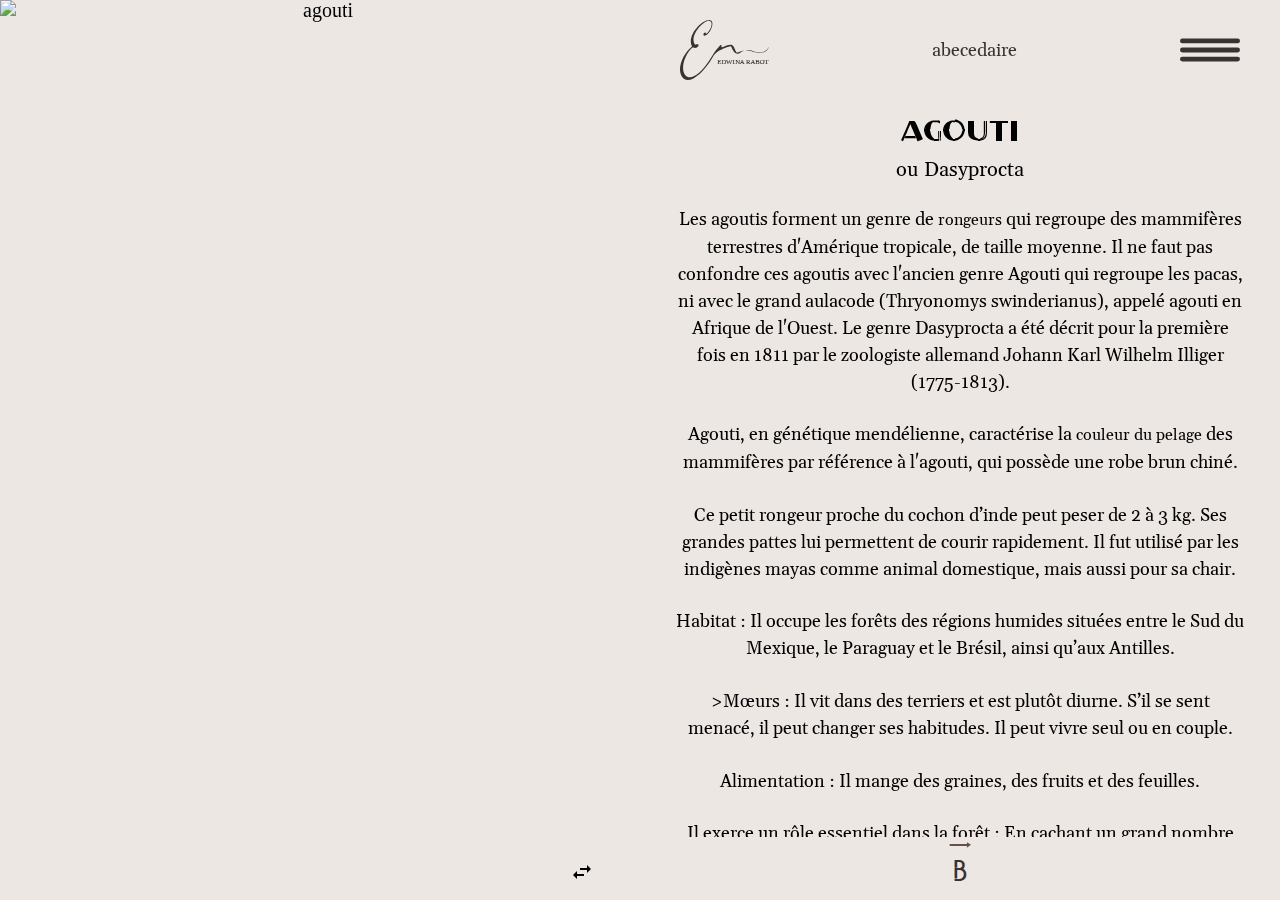
==== commit 14966400: "UPDATE ALT" ====
--- a/animaux.html
+++ b/animaux.html
@@ -1,5 +1,5 @@
 <!DOCTYPE html>
-<html lang="en" dir="ltr">
+<html lang="fr" dir="ltr">
   <head>
     <meta charset="utf-8">
     <title>animaux</title>
@@ -10,9 +10,9 @@
     <link rel="stylesheet" href="asset/ui-mechanims.css">
   </head>  
   
-  <header>
-
- <header>
+<header>
+
+</header>
 
   <body>
 
@@ -58,9 +58,9 @@
           <div class="content-header">
             <img class="content-header-image" alt="logo-edwina" src="illu/logoer.svg">
             <p>abecedaire</p>
-            <a href="#main-menu" class="menu-toggle home-illu"><img src="illu/menu-burger.svg"></a>
-              <nav id="main-menu" class="main-menu">
-                <a href="#main-menu-toggle" class="menu-close"><img src="illu/menu-burger-close.svg"></a>
+            <a href="#main-menu" class="menu-toggle home-illu"><img alt="menu" src="illu/menu-burger.svg"></a>
+              <nav id="main-menu" class="main-menu">
+                <a href="#main-menu-toggle" class="menu-close"><img alt="menu-close" src="illu/menu-burger-close.svg"></a>
                 <ul>
                   <li><a href="filter.html">Les animaux</a></li>
                   <li><a href="index.html">L'expérience</a></li>
@@ -86,10 +86,10 @@
             </div>
             </div>
             <div class="link">
-               <a class="link-animals" href="animaux.html#p1"><img src="illu/fleche-droite.svg"><span>b</span></a>
+               <a class="link-animals" href="animaux.html#p1"><img alt="arow-right"src="illu/fleche-droite.svg"><span>b</span></a>
             </div>
          </div> 
-        <img class="image" src="img/agouti.jpg">
+        <img class="image" alt="agouti" src="img/agouti.jpg">
          <svg><use xlink:href="#arrow"/></svg>
       </div>
       
@@ -98,9 +98,9 @@
           <div class="content-header">
             <img class="content-header-image" alt="logo-edwina" src="illu/logoer.svg">
             <p>abecedaire</p>
-            <a href="#main-menu" class="menu-toggle home-illu"><img src="illu/menu-burger.svg"></a>
-              <nav id="main-menu" class="main-menu">
-                <a href="#main-menu-toggle" class="menu-close"><img src="illu/menu-burger-close.svg"></a>
+            <a href="#main-menu" class="menu-toggle home-illu"><img alt="menu" src="illu/menu-burger.svg"></a>
+              <nav id="main-menu" class="main-menu">
+                <a href="#main-menu-toggle" class="menu-close"><img alt="menu-close" src="illu/menu-burger-close.svg"></a>
                 <ul>
                   <li><a href="filter.html">Les animaux</a></li>
                   <li><a href="index.html">L'expérience</a></li>
@@ -112,7 +112,7 @@
           </div>
             <h1><span>Bongo<br></span>(Tragelaphus eurycerus)</h1>
             <div class="texte">
-            <div class="flechebas"><img src="illu/flechebas.svg"></div>
+            <div class="flechebas"><img alt="arow-down"src="illu/flechebas.svg"></div>
             <div class="p-content">
               <p>Le bongo est une espèce de mammifères ruminants de la famille des <span>Bovidés</span> vivant en Afrique centrale. C’est une grande antilope des forêts tropicales. L'Union internationale pour la conservation de la nature le classe comme <span>quasi-menacé</span>.</p>
               <p>La femelle pèse entre 210 et 235 kg, le mâle a un poids compris 240 et 405 kg. Les deux sexes possèdent des cornes en spirale qui mesurent entre 75 et 99 cm.
@@ -129,15 +129,15 @@
 
               <p>Il existe un Programme européen pour les espèces menacées (EEP) de l'Association européenne des zoos et aquariums (EAZA) consacré à la sous-espèce la plus menacée, Tragelaphus eurycerus isaaci. Celui-ci est coordonné par le Zoo de Chester, en Angleterre.</p> 
               </div>
-              <div class="flechebas"><img src="illu/flechebas.svg"></div>
+              <div class="flechebas"><img alt="arow-down"src="illu/flechebas.svg"></div>
               </div>
               <div class="link">
-                <a class="link-animals" href="animaux.html#p0"><img src="illu/fleche-gauche.svg"><span>A</span></a>
-                <a class="link-animals" href="animaux.html#p2"><img src="illu/fleche-droite.svg"><span>C</span></a>
+                <a class="link-animals" href="animaux.html#p0"><img alt="arow-left" src="illu/fleche-gauche.svg"><span>A</span></a>
+                <a class="link-animals" href="animaux.html#p2"><img alt="arow-right"src="illu/fleche-droite.svg"><span>C</span></a>
               </div>
           </div> 
 
-        <img class="image" src="img/bongo.jpg">
+        <img class="image" alt="bongo" src="img/bongo.jpg">
         <svg><use xlink:href="#arrow"/></svg>
       </div>
       
@@ -146,9 +146,9 @@
           <div class="content-header">
             <img class="content-header-image" alt="logo-edwina" src="illu/logoer.svg">
             <p>abecedaire</p>
-            <a href="#main-menu" class="menu-toggle home-illu"><img src="illu/menu-burger.svg"></a>
-              <nav id="main-menu" class="main-menu">
-                <a href="#main-menu-toggle" class="menu-close"><img src="illu/menu-burger-close.svg"></a>
+            <a href="#main-menu" class="menu-toggle home-illu"><img alt="menu" src="illu/menu-burger.svg"></a>
+              <nav id="main-menu" class="main-menu">
+                <a href="#main-menu-toggle" class="menu-close"><img alt="menu-close" src="illu/menu-burger-close.svg"></a>
                 <ul>
                   <li><a href="filter.html">Les animaux</a></li>
                   <li><a href="index.html">L'expérience</a></li>
@@ -160,7 +160,7 @@
           </div>            
             <h1><span>Cacatoes</span><br>à huppe jaune</h1>
             <div class="texte">
-            <div class="flechebas"><img src="illu/flechebas.svg"></div>
+            <div class="flechebas"><img alt="arow-down"src="illu/flechebas.svg"></div>
             <div class="p-content">
               <p>Le Cacatoès à huppe jaune (Cacatua galerita) est une espèce d'<span>oiseaux</span> de la famille des <span>Cacatuidae</span>. C'est l'un des <span>plus grands</span> et des plus répandus cacatoès australiens. Il est fréquemment recherché comme animal de compagnie en et hors d'Australie. Mais, en liberté, il est souvent abattu et empoisonné car considéré comme nuisible. En effet, en bandes ou solitaire, il peut s'attaquer aux récoltes de céréales et de fruits, ainsi qu'au bois des arbres, des abris de jardins ou des maisons. Toutefois il faut, pour les détruire, une autorisation du gouvernement australien car ce sont des animaux protégés.</p>
               <p>C'est un animal mesurant de 45 à 50 cm de longueur et pesant de 800 à 900 g. Son plumage est blanc, avec une grande huppe érectile orientée vers l'arrière au repos, d'un jaune soutenu. Le dessous des ailes et de la queue est jaune clair. Il a un bec d'un gris très foncé, presque noir. Les deux sexes sont semblables quoique la femelle soit plus petite et que les yeux ne soient pas tout à fait de la même couleur : d'un brun tirant sur le rouge chez la femelle, sur le noir chez le mâle. C'est un animal bruyant aussi bien en vol, le matin et le soir lorsqu'il va se nourrir, qu'au repos.</p>
@@ -168,14 +168,14 @@
               Animaux de compagnie, un certain nombre d'entre eux se sont échappés et ont créé des colonies accidentelles autour de Perth, en Australie-Occidentale, en Nouvelle-Zélande et en Indonésie.
               Ce sont des oiseaux sédentaires vivant en grandes bandes en dehors de la période de reproduction dans toutes les régions boisées et surtout au voisinage de l'homme.</p>
               </div>
-              <div class="flechebas"><img src="illu/flechebas.svg"></div>
+              <div class="flechebas"><img alt="arow-down"src="illu/flechebas.svg"></div>
               </div>              
               <div class="link">
-                <a class="link-animals" href="animaux.html#p1"><img src="illu/fleche-gauche.svg"><span>B</span></a>
-                <a class="link-animals" href="animaux.html#p3"><img src="illu/fleche-droite.svg"><span>D</span></a>
+                <a class="link-animals" href="animaux.html#p1"><img alt="arow-left" src="illu/fleche-gauche.svg"><span>B</span></a>
+                <a class="link-animals" href="animaux.html#p3"><img alt="arow-right"src="illu/fleche-droite.svg"><span>D</span></a>
               </div>
           </div>
-        <img class="image" src="img/cacatoes.png">
+        <img class="image" alt="cacatoes" src="img/cacatoes.png">
         <svg><use xlink:href="#arrow"/></svg>
       </div>
       
@@ -184,9 +184,9 @@
           <div class="content-header">
             <img class="content-header-image" alt="logo-edwina" src="illu/logoer.svg">
             <p>abecedaire</p>
-            <a href="#main-menu" class="menu-toggle home-illu"><img src="illu/menu-burger.svg"></a>
-              <nav id="main-menu" class="main-menu">
-                <a href="#main-menu-toggle" class="menu-close"><img src="illu/menu-burger-close.svg"></a>
+            <a href="#main-menu" class="menu-toggle home-illu"><img alt="menu" src="illu/menu-burger.svg"></a>
+              <nav id="main-menu" class="main-menu">
+                <a href="#main-menu-toggle" class="menu-close"><img alt="menu-close" src="illu/menu-burger-close.svg"></a>
                 <ul>
                   <li><a href="filter.html">Les animaux</a></li>
                   <li><a href="index.html">L'expérience</a></li>
@@ -198,7 +198,7 @@
           </div>          
           <h1><span>Dhole<br></span>Cuon d'Asie, « Chien sauvage d'Asie »</h1>
             <div class="texte">
-            <div class="flechebas"><img src="illu/flechebas.svg"></div>
+            <div class="flechebas"><img alt="arow-down"src="illu/flechebas.svg"></div>
             <div class="p-content">
             <p>Le Dhole, est une espèce de mammifères de la famille des canidés et du genre <span>Cuon</span>, dont il est le <span>seul représentant</span> actuel. Il vit en Asie.
             Le Dhole s'apparente au Loup ou au Lycaon. Sa robe est d'une couleur brun-roux. Il vit principalement en Asie centrale et orientale mais s'adapte facilement à de nouveaux environnements.</p>
@@ -217,14 +217,14 @@
 
             <p>L'espèce est classée comme espèce <span>en danger</span> par l'Union internationale pour la conservation de la nature (UICN) car ses populations sont en diminution et estimées à moins de 2 500 adultes. Les facteurs contribuant à ce déclin sont la déficience de l'habitat, la raréfaction des proies comestibles due à la concurrence avec d'autres espèces, l'extinction progressive provoquée par la prédation d'autres variétés animales et le transfert de maladies par les chiens domestiques.</p>
             </div>
-              <div class="flechebas"><img src="illu/flechebas.svg"></div>
+              <div class="flechebas"><img alt="arow-down"src="illu/flechebas.svg"></div>
             </div> 
             <div class="link">
-                <a class="link-animals" href="animaux.html#p2"><img src="illu/fleche-gauche.svg"><span>C</span></a>
-                <a class="link-animals" href="animaux.html#p4"><img src="illu/fleche-droite.svg"><span>E</span></a>
+                <a class="link-animals" href="animaux.html#p2"><img alt="arow-left" src="illu/fleche-gauche.svg"><span>C</span></a>
+                <a class="link-animals" href="animaux.html#p4"><img alt="arow-right"src="illu/fleche-droite.svg"><span>E</span></a>
             </div>
         </div>  
-          <img class="image" src="img/dhole.jpg">
+          <img class="image" alt="dhole" src="img/dhole.jpg">
           <svg><use xlink:href="#arrow"/></svg>
       </div>
       
@@ -233,9 +233,9 @@
           <div class="content-header">
             <img class="content-header-image" alt="logo-edwina" src="illu/logoer.svg">
             <p>abecedaire</p>
-            <a href="#main-menu" class="menu-toggle home-illu"><img src="illu/menu-burger.svg"></a>
-              <nav id="main-menu" class="main-menu">
-                <a href="#main-menu-toggle" class="menu-close"><img src="illu/menu-burger-close.svg"></a>
+            <a href="#main-menu" class="menu-toggle home-illu"><img alt="menu" src="illu/menu-burger.svg"></a>
+              <nav id="main-menu" class="main-menu">
+                <a href="#main-menu-toggle" class="menu-close"><img alt="menu-close" src="illu/menu-burger-close.svg"></a>
                 <ul>
                   <li><a href="filter.html">Les animaux</a></li>
                   <li><a href="index.html">L'expérience</a></li>
@@ -247,7 +247,7 @@
           </div>          
           <h1><span>Elaphode<br></span>Elaphodus cephalophus, cerf huppé</h1>
             <div class="texte">
-            <div class="flechebas"><img src="illu/flechebas.svg"></div>
+            <div class="flechebas"><img alt="arow-down"src="illu/flechebas.svg"></div>
             <div class="p-content">
             <p>Élaphode est une espèce de cervidés, la <span>seule</span> du genre <span>Elaphodus</span>.</p>
             <p>L'élaphode mesure autour de 60 cm au garrot et pèse entre 17 kg et 30 kg, c'est l'un des plus petits cervidés.</p>
@@ -257,15 +257,15 @@
 
             <p>Le cerf huppé est une espèce <span>polygame</span>. Les cerfs huppés se reproduisent durant une période de septembre à décembre appelé ornière, A cette période, les aboiements des mâles sont beaucoup plus fréquents et puissants afin d'attirer les femelles. La période de gestation des cerfs huppés est d'environ 210 jours, la femelle peut alors donner naissance de un à deux petits. Jusqu'à l'âge de 6 mois, les petits sont dépendants de leur mère. Il atteindra sa maturité sexuelle vers l'âge de 9 mois. La longévité du cerf huppé est méconnu jusque lors. Néanmoins, il peut vivre jusqu'à 15 ans en captivité.</p>
             </div>
-              <div class="flechebas"><img src="illu/flechebas.svg"></div>
+              <div class="flechebas"><img alt="arow-down"src="illu/flechebas.svg"></div>
             </div> 
 
             <div class="link">
-                <a class="link-animals" href="animaux.html#p3"><img src="illu/fleche-gauche.svg"><span>D</span></a>
-                <a class="link-animals" href="animaux.html#p5"><img src="illu/fleche-droite.svg"><span>F</span></a>
-            </div>
-        </div>
-        <img class="image" src="img/elaphode.jpg">      
+                <a class="link-animals" href="animaux.html#p3"><img alt="arow-left" src="illu/fleche-gauche.svg"><span>D</span></a>
+                <a class="link-animals" href="animaux.html#p5"><img alt="arow-right"src="illu/fleche-droite.svg"><span>F</span></a>
+            </div>
+        </div>
+        <img class="image" alt="elaphode" src="img/elaphode.jpg">      
          <svg><use xlink:href="#arrow"/></svg>
       </div>
 
@@ -274,9 +274,9 @@
           <div class="content-header">
             <img class="content-header-image" alt="logo-edwina" src="illu/logoer.svg">
             <p>abecedaire</p>
-            <a href="#main-menu" class="menu-toggle home-illu"><img src="illu/menu-burger.svg"></a>
-              <nav id="main-menu" class="main-menu">
-                <a href="#main-menu-toggle" class="menu-close"><img src="illu/menu-burger-close.svg"></a>
+            <a href="#main-menu" class="menu-toggle home-illu"><img alt="menu" src="illu/menu-burger.svg"></a>
+              <nav id="main-menu" class="main-menu">
+                <a href="#main-menu-toggle" class="menu-close"><img alt="menu-close" src="illu/menu-burger-close.svg"></a>
                 <ul>
                   <li><a href="filter.html">Les animaux</a></li>
                   <li><a href="index.html">L'expérience</a></li>
@@ -288,7 +288,7 @@
           </div>      
           <h1><span>Fossa<br></span>Cryptoprocta ferox</h1>
             <div class="texte">
-            <div class="flechebas"><img src="illu/flechebas.svg"></div>
+            <div class="flechebas"><img alt="arow-down"src="illu/flechebas.svg"></div>
             <div class="p-content">
             <p>Le fossa aussi appelé cryptoprocte féroce et <span>unique</span>représentant actuel du genre <span>Cryptoprocta</span>, est une espèce de mammifères féliformes de la famille des Eupleridae, endémique de Madagascar. Il est le plus gros mammifère carnivore de l'île et est parfois comparé à un <span>petit puma</span>. Les adultes mesurent 70 à 80 cm de long du museau à la base de la queue, et pèsent de 5,5 à 8,6 kg, les mâles étant plus lourds que les femelles. Ses griffes semi-rétractiles permettent au fossa de grimper et de descendre des arbres la tête en avant, et l'animal peut aussi sauter d'arbre en arbre. Le fossa est un représentant très particulier dans sa famille, ses organes génitaux partageant certains caractères avec les félins et les hyènes.</p>
 
@@ -305,15 +305,15 @@
             <p>Bien que l'espèce soit largement répandue à Madagascar, elle est localement rare dans toutes les régions de l'île et ainsi particulièrement vulnérable face à l'extinction ; la fragmentation écopaysagère est un facteur aggravant le risque. Le fossa a une densité de population plus faible que l'on pourrait prédire à partir de la taille de l'animal, et est en outre menacé par la disparition rapide des forêts malgaches et le déclin des populations de lémuriens qui constituent une grande part de son alimentation. La disparition du fossa, localement ou totalement, pourrait grandement influer sur la dynamique des écosystèmes, conduisant éventuellement au surpâturage par certaines de ses proies. La population totale dans les aires protégées est estimée à moins de 2 500 adultes, mais ce chiffre est peut-être surestimé. Seules deux zones protégées contiendraient plus de 500 fossas adultes : le parc national de Masoala et le parc national de Midongy du sud, même si ces estimations pourraient également être surévaluées.</p>
             <p>Les informations recueillies sur les populations sont insuffisantes pour une analyse de viabilité des populations correcte, mais les estimations donnent à penser qu'aucune des aires protégées ne soutient une population viable. Si ce résultat est correct, il impliquerait un processus de déclin progressif des effectifs sur une centaine d'années, jusqu'à l'extinction de l'espèce. Pour que celle-ci survive, il est estimé qu'au moins 555 km2 sont nécessaires pour maintenir de petites populations viables sur le court terme, et au moins 2 000 km2 pour les populations de 500 adultes.</p>
           </div>
-          <div class="flechebas"><img src="illu/flechebas.svg"></div>
+          <div class="flechebas"><img alt="arow-down"src="illu/flechebas.svg"></div>
           </div>
 
             <div class="link">
-                <a class="link-animals" href="animaux.html#p4"><img src="illu/fleche-gauche.svg"><span>E</span></a>
-                <a class="link-animals" href="animaux.html#p6"><img src="illu/fleche-droite.svg"><span>G</span></a>
+                <a class="link-animals" href="animaux.html#p4"><img alt="arow-left" src="illu/fleche-gauche.svg"><span>E</span></a>
+                <a class="link-animals" href="animaux.html#p6"><img alt="arow-right"src="illu/fleche-droite.svg"><span>G</span></a>
           </div>
         </div>  
-        <img class="image" src="img/fossa.jpeg">      
+        <img class="image" alt="fossa" src="img/fossa.jpeg">      
         <svg><use xlink:href="#arrow"/></svg>
       </div>
 
@@ -322,9 +322,9 @@
           <div class="content-header">
             <img class="content-header-image" alt="logo-edwina" src="illu/logoer.svg">
             <p>abecedaire</p>
-            <a href="#main-menu" class="menu-toggle home-illu"><img src="illu/menu-burger.svg"></a>
-              <nav id="main-menu" class="main-menu">
-                <a href="#main-menu-toggle" class="menu-close"><img src="illu/menu-burger-close.svg"></a>
+            <a href="#main-menu" class="menu-toggle home-illu"><img alt="menu" src="illu/menu-burger.svg"></a>
+              <nav id="main-menu" class="main-menu">
+                <a href="#main-menu-toggle" class="menu-close"><img alt="menu-close" src="illu/menu-burger-close.svg"></a>
                 <ul>
                   <li><a href="filter.html">Les animaux</a></li>
                   <li><a href="index.html">L'expérience</a></li>
@@ -336,7 +336,7 @@
           </div>                
           <h1><span>Guigna</span><br>Leopardus guigna</h1>
             <div class="texte">
-              <div class="flechebas"><img src="illu/flechebas.svg"></div>
+              <div class="flechebas"><img alt="arow-down"src="illu/flechebas.svg"></div>
             <div class="p-content">
             <p>Le Guigna, également appelé Chat du Chili et Kodkod, est un félin du genre <span>Leopardus</span>. Plus petit félin d'Amérique, le Guigna se caractérise par sa petite tête aux oreilles rondes, sa queue courte et touffue et ses pieds larges. Son pelage gris fauve à brun tacheté de noir est proche de celui du Chat de Geoffroy.</p>
             <p>Félin <span>territorial et solitaire</span>, le Guigna est fortement dépendant de la forêt : il n'a jamais été observé dans des habitats où la végétation s'élève à moins de quarante centimètres de haut. Les petits rongeurs et les lagomorphes forment l'essentiel du régime alimentaire. Il s'attaque ponctuellement aux oiseaux de basse-cour.</p>
@@ -356,14 +356,14 @@
             Dans le cadre de la convention de Washington, le Guigna est classé en Annexe II de la CITES depuis 1977, ce qui signifie que le commerce international de cette espèce est étroitement contrôlé. En 2006, l'Argentine a interdit l'exportation des spécimens vivants.</p>
             <p>Le Guigna étant en certains points du Chili le plus gros prédateur, il peut être considéré comme un bon candidat pour être une espèce porte-drapeau et clé de voûte</p>
           </div>
-            <div class="flechebas"><img src="illu/flechebas.svg"></div>
-          </div>
-          <div class="link">
-                <a class="link-animals" href="animaux.html#p5"><img src="illu/fleche-gauche.svg"><span>F</span></a>
-                <a class="link-animals" href="animaux.html#p7"><img src="illu/fleche-droite.svg"><span>H</span></a>
+            <div class="flechebas"><img alt="arow-down"src="illu/flechebas.svg"></div>
+          </div>
+          <div class="link">
+                <a class="link-animals" href="animaux.html#p5"><img alt="arow-left" src="illu/fleche-gauche.svg"><span>F</span></a>
+                <a class="link-animals" href="animaux.html#p7"><img alt="arow-right"src="illu/fleche-droite.svg"><span>H</span></a>
           </div>
         </div>  
-        <img class="image" src="img/guigna.jpg">      
+        <img class="image" alt="guigna" src="img/guigna.jpg">      
         <svg><use xlink:href="#arrow"/></svg>
       </div>
 
@@ -372,9 +372,9 @@
           <div class="content-header">
             <img class="content-header-image" alt="logo-edwina" src="illu/logoer.svg">
             <p>abecedaire</p>
-            <a href="#main-menu" class="menu-toggle home-illu"><img src="illu/menu-burger.svg"></a>
-              <nav id="main-menu" class="main-menu">
-                <a href="#main-menu-toggle" class="menu-close"><img src="illu/menu-burger-close.svg"></a>
+            <a href="#main-menu" class="menu-toggle home-illu"><img alt="menu" src="illu/menu-burger.svg"></a>
+              <nav id="main-menu" class="main-menu">
+                <a href="#main-menu-toggle" class="menu-close"><img alt="menu-close" src="illu/menu-burger-close.svg"></a>
                 <ul>
                   <li><a href="filter.html">Les animaux</a></li>
                   <li><a href="index.html">L'expérience</a></li>
@@ -386,7 +386,7 @@
           </div>
           <h1><span>Huppe fasciee</span><br>Upupa epops</h1>
             <div class="texte">
-              <div class="flechebas"><img src="illu/flechebas.svg"></div>
+              <div class="flechebas"><img alt="arow-down"src="illu/flechebas.svg"></div>
             <div class="p-content">
             <p>La Huppe fasciée est une espèce d'<span>oiseau</span>, l'une des trois représentantes de la famille des Upupidae et du genre Upupa. Les deux autres espèces, la Huppe africaine Upupa africana et la Huppe de Madagascar Upupa marginata, ont longtemps été considérées comme des sous-espèces de la Huppe fasciée. Ces espèces sont parfois placées par certains auteurs dans leur propre ordre, les Upupiformes.</p>
             <p>Cet oiseau mesure de 26 à 32 cm de longueur (bec : de 5 à 6 cm) pour une envergure d'environ 45 cm et une masse de 60 à 80 g.
@@ -413,14 +413,14 @@
 
             <p>Par contre, elle est plus souvent capturée en Afrique du Nord, où certaines parties de son corps sont utilisées pour des pratiques médicales et « magiques ».</p>
           </div>
-            <div class="flechebas"><img src="illu/flechebas.svg"></div>
+            <div class="flechebas"><img alt="arow-down"src="illu/flechebas.svg"></div>
           </div> 
           <div class="link">
-                <a class="link-animals" href="animaux.html#p6"><img src="illu/fleche-gauche.svg"><span>G</span></a>
-                <a class="link-animals" href="animaux.html#p8"><img src="illu/fleche-droite.svg"><span>I</span></a>
-          </div>
-        </div>
-        <img class="image" src="img/huppefasciee.jpg">      
+                <a class="link-animals" href="animaux.html#p6"><img alt="arow-left" src="illu/fleche-gauche.svg"><span>G</span></a>
+                <a class="link-animals" href="animaux.html#p8"><img alt="arow-right"src="illu/fleche-droite.svg"><span>I</span></a>
+          </div>
+        </div>
+        <img class="image" alt="huppefasciee" src="img/huppefasciee.jpg">      
         <svg><use xlink:href="#arrow"/></svg>
       </div>
 
@@ -429,9 +429,9 @@
           <div class="content-header">
             <img class="content-header-image" alt="logo-edwina" src="illu/logoer.svg">
             <p>abecedaire</p>
-            <a href="#main-menu" class="menu-toggle home-illu"><img src="illu/menu-burger.svg"></a>
-              <nav id="main-menu" class="main-menu">
-                <a href="#main-menu-toggle" class="menu-close"><img src="illu/menu-burger-close.svg"></a>
+            <a href="#main-menu" class="menu-toggle home-illu"><img alt="menu" src="illu/menu-burger.svg"></a>
+              <nav id="main-menu" class="main-menu">
+                <a href="#main-menu-toggle" class="menu-close"><img alt="menu-close" src="illu/menu-burger-close.svg"></a>
                 <ul>
                   <li><a href="filter.html">Les animaux</a></li>
                   <li><a href="index.html">L'expérience</a></li>
@@ -443,7 +443,7 @@
           </div>
           <h1><span>Ibis rouge</span><br>Eudocimus ruber</h1>
             <div class="texte">
-              <div class="flechebas"><img src="illu/flechebas.svg"></div>
+              <div class="flechebas"><img alt="arow-down"src="illu/flechebas.svg"></div>
             <div class="p-content">
             <p>L'Ibis rouge est une <span>espèce d'oiseaux grégaires</span> dont les colonies peuvent atteindre plusieurs milliers d'individus.
             Dans la zone néotropicale, il vit à l'embouchure des fleuves ou dans les marais côtiers.</p>
@@ -455,14 +455,14 @@
             <p>Faisant l'objet d'un <span>braconnage intense</span> pour ses plumes rouges, il a un statut d'espèce protégée depuis longtemps dans certains pays (au Surinam en 1955). Il est depuis 1987 inscrit dans l'annexe II de la Convention de Washington sur le commerce des espèces en voie de disparition.
             L'Ibis rouge est <span>l'emblème national</span> de Trinité-et-Tobago.</p>
             </div>
-            <div class="flechebas"><img src="illu/flechebas.svg"></div>
+            <div class="flechebas"><img alt="arow-down"src="illu/flechebas.svg"></div>
             </div>           
             <div class="link">
-                <a class="link-animals" href="animaux.html#p7"><img src="illu/fleche-gauche.svg"><span>H</span></a>
-                <a class="link-animals" href="animaux.html#p9"><img src="illu/fleche-droite.svg"><span>J</span></a>
-          </div>
-        </div>
-        <img class="image" src="img/ibisrouge.jpg"> 
+                <a class="link-animals" href="animaux.html#p7"><img alt="arow-left" src="illu/fleche-gauche.svg"><span>H</span></a>
+                <a class="link-animals" href="animaux.html#p9"><img alt="arow-right"src="illu/fleche-droite.svg"><span>J</span></a>
+          </div>
+        </div>
+        <img class="image" alt="ibisrouge" src="img/ibisrouge.jpg"> 
         <svg><use xlink:href="#arrow"/></svg>
       </div>
 
@@ -471,9 +471,9 @@
           <div class="content-header">
             <img class="content-header-image" alt="logo-edwina" src="illu/logoer.svg">
             <p>abecedaire</p>
-            <a href="#main-menu" class="menu-toggle home-illu"><img src="illu/menu-burger.svg"></a>
-              <nav id="main-menu" class="main-menu">
-                <a href="#main-menu-toggle" class="menu-close"><img src="illu/menu-burger-close.svg"></a>
+            <a href="#main-menu" class="menu-toggle home-illu"><img alt="menu" src="illu/menu-burger.svg"></a>
+              <nav id="main-menu" class="main-menu">
+                <a href="#main-menu-toggle" class="menu-close"><img alt="menu-close" src="illu/menu-burger-close.svg"></a>
                 <ul>
                   <li><a href="filter.html">Les animaux</a></li>
                   <li><a href="index.html">L'expérience</a></li>
@@ -485,7 +485,7 @@
           </div>
           <h1><span>Jaguarondi</span><br>Herpailurus yagouaroundi</h1>
             <div class="texte">
-              <div class="flechebas"><img src="illu/flechebas.svg"></div>
+              <div class="flechebas"><img alt="arow-down"src="illu/flechebas.svg"></div>
             <div class="p-content"> 
             <p>Le Jaguarondi encore appelé eyra ou chat-loutre est une espèce de <span>félins </span>d'Amérique de petite taille et à la robe uniformément noire, gris-brun ou rousse.
             Habitant tant les forêts primaires que les prairies, il se répartit du sud des États-Unis à l'Argentine. Facile à apprivoiser, il fut utilisé comme chat domestique par les populations pré-colombiennes et pourrait être le seul félin à vivre en couple.</p>
@@ -501,14 +501,14 @@
             <p>Les spécimens d'Amérique du Sud sont classés en annexe II de la CITES (autorisation du commerce international sous licence) tandis que les populations plus sensibles d'Amérique centrale et du Nord sont classées en annexe I (tout commerce interdit). Le Paraguay bénéficie d'un quota d'exportation de trente individus vivants par an depuis 2002. Toutefois, même dans les zones à réglementation moins restrictives, le Jaguarondi n'est pas exploité commercialement.</p>
             <p>Il est <span>protégé</span> sur la majeure partie de son aire de répartition. Seuls le Brésil, le Nicaragua, le Salvador, la Guyane et l'Équateur ne l'ont pas protégé. La chasse est réglementée au Pérou.</p>
             </div>
-            <div class="flechebas"><img src="illu/flechebas.svg"></div>
+            <div class="flechebas"><img alt="arow-down"src="illu/flechebas.svg"></div>
             </div> 
             <div class="link">
-              <a class="link-animals" href="animaux.html#p8"><img src="illu/fleche-gauche.svg"><span>I</span></a>
-              <a class="link-animals" href="animaux.html#p10"><img src="illu/fleche-droite.svg"><span>K</span></a>
-          </div>
-        </div>
-        <img class="image" src="img/jaguarondi.jpg"> 
+              <a class="link-animals" href="animaux.html#p8"><img alt="arow-left" src="illu/fleche-gauche.svg"><span>I</span></a>
+              <a class="link-animals" href="animaux.html#p10"><img alt="arow-right"src="illu/fleche-droite.svg"><span>K</span></a>
+          </div>
+        </div>
+        <img class="image" alt="jaguarondi" src="img/jaguarondi.jpg"> 
         <svg><use xlink:href="#arrow"/></svg>
       </div>
 
@@ -517,9 +517,9 @@
           <div class="content-header">
             <img class="content-header-image" alt="logo-edwina" src="illu/logoer.svg">
             <p>abecedaire</p>
-            <a href="#main-menu" class="menu-toggle home-illu"><img src="illu/menu-burger.svg"></a>
-              <nav id="main-menu" class="main-menu">
-                <a href="#main-menu-toggle" class="menu-close"><img src="illu/menu-burger-close.svg"></a>
+            <a href="#main-menu" class="menu-toggle home-illu"><img alt="menu" src="illu/menu-burger.svg"></a>
+              <nav id="main-menu" class="main-menu">
+                <a href="#main-menu-toggle" class="menu-close"><img alt="menu-close" src="illu/menu-burger-close.svg"></a>
                 <ul>
                   <li><a href="filter.html">Les animaux</a></li>
                   <li><a href="index.html">L'expérience</a></li>
@@ -531,7 +531,7 @@
           </div>                               
           <h1><span>Kiwi<br></span>Apteryx australis</h1>
               <div class="texte">
-              <div class="flechebas"><img src="illu/flechebas.svg"></div>
+              <div class="flechebas"><img alt="arow-down"src="illu/flechebas.svg"></div>
             <div class="p-content"> 
             <p>Le Kiwi austral est une espèce d'oiseaux endémique de Nouvelle-Zélande. Son nom est un emprunt au terme māori kivi-kivi qui désigne cet oiseau. Les rats et les phalangers-renard sont connus pour être des prédateurs de cet oiseau.</p>
 
@@ -545,14 +545,14 @@
             <p>Le Kiwi austral chasse la nuit et se nourrit principalement d'invertébrés (vers, araignées, larves d'insectes...). Sa vue étant médiocre, il repère ses proies grâce à son odorat. Durant les périodes les plus chaudes, il complète son régime alimentaire de fruits.
             Le Kiwi austral vit dans le sud de la Nouvelle-Zélande. On le trouve dans les forêts denses de l'île Stewart, des régions de Southland et de West Coast.</p>
             </div>
-            <div class="flechebas"><img src="illu/flechebas.svg"></div>
+            <div class="flechebas"><img alt="arow-down"src="illu/flechebas.svg"></div>
             </div>           
           <div class="link">
-              <a class="link-animals" href="animaux.html#p9"><img src="illu/fleche-gauche.svg"><span>J</span></a>
-              <a class="link-animals" href="animaux.html#p11"><img src="illu/fleche-droite.svg"><span>L</span></a>
+              <a class="link-animals" href="animaux.html#p9"><img alt="arow-left" src="illu/fleche-gauche.svg"><span>J</span></a>
+              <a class="link-animals" href="animaux.html#p11"><img alt="arow-right"src="illu/fleche-droite.svg"><span>L</span></a>
           </div>
         </div>  
-        <img class="image" src="img/kiwi.jpg"> 
+        <img class="image" alt="kiwi" src="img/kiwi.jpg"> 
         <svg><use xlink:href="#arrow"/></svg>
       </div>
 
@@ -561,9 +561,9 @@
           <div class="content-header">
             <img class="content-header-image" alt="logo-edwina" src="illu/logoer.svg">
             <p>abecedaire</p>
-            <a href="#main-menu" class="menu-toggle home-illu"><img src="illu/menu-burger.svg"></a>
-              <nav id="main-menu" class="main-menu">
-                <a href="#main-menu-toggle" class="menu-close"><img src="illu/menu-burger-close.svg"></a>
+            <a href="#main-menu" class="menu-toggle home-illu"><img alt="menu" src="illu/menu-burger.svg"></a>
+              <nav id="main-menu" class="main-menu">
+                <a href="#main-menu-toggle" class="menu-close"><img alt="menu-close" src="illu/menu-burger-close.svg"></a>
                 <ul>
                   <li><a href="filter.html">Les animaux</a></li>
                   <li><a href="index.html">L'expérience</a></li>
@@ -575,7 +575,7 @@
           </div>
           <h1><span>Linottes melodieuse<br></span>Linaria cannabina</h1>
              <div class="texte">
-              <div class="flechebas"><img src="illu/flechebas.svg"></div>
+              <div class="flechebas"><img alt="arow-down"src="illu/flechebas.svg"></div>
             <div class="p-content">
             <p>La Linotte mélodieuse est une petite espèce de <span>passereaux bruns</span>, à la poitrine rosée de la famille des fringillidés. Son gazouillis est agréable et doux, son vol vif et léger.
             La linotte installe un nid fait à la va-vite, pas très loin du sol, sans trop sembler se préoccuper de le dissimuler aux yeux des prédateurs. Cela lui vaut cette utilisation péjorative de son nom dans le langage des humains : « tête de linotte »; son nom lui vient de sa consommation de linettes (graines de lin) dont elle est friande.</p>
@@ -586,24 +586,26 @@
             La dernière liste rouge des oiseaux de France (mai 2011) élaborée par l'UICN en partenariat avec le Muséum National d'Histoire Naturelle et la Ligue pour la Protection des Oiseaux classe la Linotte mélodieuse comme « vulnérable » pour la France.</p>
             <br><p>Une autre menace, particulière au sud-ouest de la France, vient des captures massives lors de la migration. Au cours de leur migration, les linottes suivent certaines voies migratoires avec d’autres fringilles (pinsons, verdiers, chardonnerets) passant par le Bassin aquitain. Là, les Landais continuent à les capturer au filet rabattant et à la matole (sorte de cage sans fond retombant sur l’oiseau). Autrefois, dans les restaurants de la région, on trouvait couramment à l’automne des brochettes de petites alouettes qui n’étaient autres que des linottes (localement appelés « linots »). Ces captures n’étaient pas officiellement autorisées mais simplement tolérées. En 1975, la commercialisation fut interdite et cette tolérance supprimée mais les captures continuent et la commercialisation se poursuit sous le manteau. Il se capture encore annuellement dans cette région un nombre important de linottes, verdiers et pinsons : 115 000 selon les chasseurs, 250 000 au moins selon les protecteurs.</p>
             <br><p>La législation française impose une protection de toutes ces espèces par la loi du 10 juillet 1976 et par l’arrêté ministériel du 29 octobre 2009. Sont ainsi formellement prohibés sur tout le territoire métropolitain et en tout temps :
+             <p><ul>
               <li>la destruction intentionnelle ou l'enlèvement des œufs et des nids.</li>
               <li>la destruction, la mutilation intentionnelles, la capture ou l'enlèvement des oiseaux dans le milieu naturel.</li>
               <li>la perturbation intentionnelle des oiseaux.</li>
               <li>l'altération ou la dégradation des sites de reproduction et des aires de repos des animaux.</li>
-              <li>la détention, le transport, la naturalisation, le colportage, la mise en vente, la vente ou l'achat, l'utilisation commerciale ou non des spécimens d'oiseaux prélevés dans le milieu naturel.</li></p>
+              <li>la détention, le transport, la naturalisation, le colportage, la mise en vente, la vente ou l'achat, l'utilisation commerciale ou non des spécimens d'oiseaux prélevés dans le milieu naturel.</li></ul></p>
               <br><p>Les infracteurs sont des délinquants passibles d'une amende de 15 000 € et d'un emprisonnement d'un an (L 415-3 du Code de l'environnement).
               Pourtant les services de l'État n’interviennent pas pour faire cesser cette pratique d’un autre âge. La LPO réclame donc :
-              <li>le rétablissement de l’état de droit, dans les Landes comme ailleurs ;</li>
-              <li>le maintien et le respect de la législation actuelle, indispensable au bon état de la conservation de ces espèces.</li></p>
-            </div>
-            <div class="flechebas"><img src="illu/flechebas.svg"></div>
+              <ul><li>le rétablissement de l’état de droit, dans les Landes comme ailleurs ;</li>
+              <li>le maintien et le respect de la législation actuelle, indispensable au bon état de la conservation de ces espèces.</li></ul></p>
+            
+            </div>
+            <div class="flechebas"><img alt="arow-down"src="illu/flechebas.svg"></div>
             </div>
             <div class="link">
-              <a class="link-animals" href="animaux.html#p10"><img src="illu/fleche-gauche.svg"><span>K</span></a>
-              <a class="link-animals" href="animaux.html#p12"><img src="illu/fleche-droite.svg"><span>M</span></a>
+              <a class="link-animals" href="animaux.html#p10"><img alt="arow-left" src="illu/fleche-gauche.svg"><span>K</span></a>
+              <a class="link-animals" href="animaux.html#p12"><img alt="arow-right"src="illu/fleche-droite.svg"><span>M</span></a>
             </div>  
         </div>  
-        <img class="image" src="img/linottes.jpg">
+        <img class="image" alt="linottes" src="img/linottes.jpg">
         <svg><use xlink:href="#arrow"/></svg>
       </div>
 
@@ -612,9 +614,9 @@
           <div class="content-header">
             <img class="content-header-image" alt="logo-edwina" src="illu/logoer.svg">
             <p>abecedaire</p>
-            <a href="#main-menu" class="menu-toggle home-illu"><img src="illu/menu-burger.svg"></a>
-              <nav id="main-menu" class="main-menu">
-                <a href="#main-menu-toggle" class="menu-close"><img src="illu/menu-burger-close.svg"></a>
+            <a href="#main-menu" class="menu-toggle home-illu"><img alt="menu" src="illu/menu-burger.svg"></a>
+              <nav id="main-menu" class="main-menu">
+                <a href="#main-menu-toggle" class="menu-close"><img alt="menu-close" src="illu/menu-burger-close.svg"></a>
                 <ul>
                   <li><a href="filter.html">Les animaux</a></li>
                   <li><a href="index.html">L'expérience</a></li>
@@ -626,7 +628,7 @@
           </div>
           <h1><span>Mara<br></span>Dolichotis patagonum</h1>
             <div class="texte">
-              <div class="flechebas"><img src="illu/flechebas.svg"></div>
+              <div class="flechebas"><img alt="arow-down"src="illu/flechebas.svg"></div>
             <div class="p-content">
             <p>Le Mara est une <span>espèce de rongeurs </span>de la famille des Cavidés, comme les cobayes communs, bien que son apparence rappelle celle des lièvres. Ce mammifère est endémique d'Argentine et classé dans la Liste rouge de l'UICN comme <span>« quasi menacé »</span>. Après le capybara et les castors, ce mara est le troisième plus gros rongeur vivant.</p>
             <p>L'espèce a été décrite pour la première fois en 1780 par le zoologiste allemand Eberhard August Wilhelm von Zimmermann (1743-1815). Ces animaux sont nommés en français Mara, Lièvre de Patagonie ou Lièvre des pampas ou encore Lièvre des pampas de Patagonie pour les distinguer des viscaches appelées de même.</p>
@@ -634,14 +636,14 @@
             <p>Cet animal est naturellement présent en Argentine. Il habite les vastes savanes sèches à buissons et arbustes et les régions semi-désertiques de la Patagonie où les hivers sont très froids et les étés très chauds. Il creuse ses propres terriers qui peuvent être très profonds (jusqu'à 10 mètres) ou en utilise des abandonnés. On peut parfois le trouver dans des caves.</p>
             <p>Ce sont des animaux très <span>sociaux </span>: ils peuvent vivre dans des groupes de 10 à 30 individus et ils communiquent par différents sons, des petits bruits graves aux sifflements aigus comme le cochon d'Inde.</p>
             </div>
-            <div class="flechebas"><img src="illu/flechebas.svg"></div>
-            </div>
-          <div class="link">
-            <a class="link-animals" href="animaux.html#p11"><img src="illu/fleche-gauche.svg"><span>L</span></a>
-            <a class="link-animals" href="animaux.html#p13"><img src="illu/fleche-droite.svg"><span>N</span></a>
+            <div class="flechebas"><img alt="arow-down"src="illu/flechebas.svg"></div>
+            </div>
+          <div class="link">
+            <a class="link-animals" href="animaux.html#p11"><img alt="arow-left" src="illu/fleche-gauche.svg"><span>L</span></a>
+            <a class="link-animals" href="animaux.html#p13"><img alt="arow-right"src="illu/fleche-droite.svg"><span>N</span></a>
           </div>  
         </div>
-        <img class="image" src="img/mara.jpg">
+        <img class="image" alt="mara" src="img/mara.jpg">
         <svg><use xlink:href="#arrow"/></svg>
       </div>
 
@@ -650,9 +652,9 @@
           <div class="content-header">
             <img class="content-header-image" alt="logo-edwina" src="illu/logoer.svg">
             <p>abecedaire</p>
-            <a href="#main-menu" class="menu-toggle home-illu"><img src="illu/menu-burger.svg"></a>
-              <nav id="main-menu" class="main-menu">
-                <a href="#main-menu-toggle" class="menu-close"><img src="illu/menu-burger-close.svg"></a>
+            <a href="#main-menu" class="menu-toggle home-illu"><img alt="menu" src="illu/menu-burger.svg"></a>
+              <nav id="main-menu" class="main-menu">
+                <a href="#main-menu-toggle" class="menu-close"><img alt="menu-close" src="illu/menu-burger-close.svg"></a>
                 <ul>
                   <li><a href="filter.html">Les animaux</a></li>
                   <li><a href="index.html">L'expérience</a></li>
@@ -664,7 +666,7 @@
           </div>
           <h1><span>Numbat<br></span>Myrmecobius fasciatus</h1>
             <div class="texte">
-              <div class="flechebas"><img src="illu/flechebas.svg"></div>
+              <div class="flechebas"><img alt="arow-down"src="illu/flechebas.svg"></div>
             <div class="p-content">
             <p>Numbat est un <span>petit marsupial</span> endémique d'Australie-Occidentale. C'est le seul membre du genre Myrmecobius et de la famille Myrmecobiidae, l'une des trois familles qui composent l'ordre des Dasyuromorphia, regroupant l'ensemble des carnivores marsupiaux.</p>
             <p>Le numbat mesure entre 17,5 et 29 cm de long et sa queue mesure de 12 à 21 cm. Le mâle pèse entre 300 et 715 g (597 g en moyenne) et la femelle entre 320 et 678 g (478 g en moyenne). La tête est petite avec un museau fin. Une bande noire horizontale traverse les yeux, elle est soulignée par une ligne blanche. Le pelage est court, raide et peu dense. Le dos est brun-roux à l'avant et devient progressivement brun foncé puis noir sur la croupe. Il est parcouru par 4 à 11 bandes transversales blanches qui sont nettes et larges sur la croupe et de moins en moins visibles à l'avant du corps. Le pelage est blanc sur le ventre. La femelle possède 4 tétons recouverts de poils dorés, elle n'a pas de marsupium. Les poils de la queue sont bruns et blancs, ils sont plus longs que sur le reste du corps.</p>
@@ -674,14 +676,14 @@
             <p>Numbat était autrefois répandu dans le sud et le centre de l'Australie, des côtes ouest à la zone subaride de l'ouest de la Nouvelle-Galles du Sud. Il ne vit plus désormais que dans quelques forêts d'eucalyptus et des zones boisées du sud-ouest de l'Australie occidentale. Sa raréfaction est principalement due à la destruction de son habitat pour les besoins agricoles et à la prédation des chats sauvages4 et des renards. Malgré le fait que l'essentiel de leur habitat actuel ne risque plus d'être déboisé, les populations qui subsistent sont si réduites que l'UICN considère aujourd'hui l'espèce en danger. Le Zoo de Perth est un des rares zoos à abriter le myrmécobie à bandes.</p>
             <p>On estime qu'il ne reste en 2016 à l'état sauvage, plus que <span>800 individus adultes</span> qui occupent une superficie totale de 1 200 km</p>
             </div>
-            <div class="flechebas"><img src="illu/flechebas.svg"></div>
+            <div class="flechebas"><img alt="arow-down"src="illu/flechebas.svg"></div>
             </div>          
             <div class="link">
-            <a class="link-animals" href="animaux.html#p12"><img src="illu/fleche-gauche.svg"><span>M</span></a>
-            <a class="link-animals" href="animaux.html#p14"><img src="illu/fleche-droite.svg"><span>O</span></a>
+            <a class="link-animals" href="animaux.html#p12"><img alt="arow-left" src="illu/fleche-gauche.svg"><span>M</span></a>
+            <a class="link-animals" href="animaux.html#p14"><img alt="arow-right"src="illu/fleche-droite.svg"><span>O</span></a>
           </div>  
         </div>
-        <img class="image" src="img/numbat.jpg">
+        <img class="image" alt="numbat" src="img/numbat.jpg">
         <svg><use xlink:href="#arrow"/></svg>
       </div>
 
@@ -690,9 +692,9 @@
           <div class="content-header">
             <img class="content-header-image" alt="logo-edwina" src="illu/logoer.svg">
             <p>abecedaire</p>
-            <a href="#main-menu" class="menu-toggle home-illu"><img src="illu/menu-burger.svg"></a>
-              <nav id="main-menu" class="main-menu">
-                <a href="#main-menu-toggle" class="menu-close"><img src="illu/menu-burger-close.svg"></a>
+            <a href="#main-menu" class="menu-toggle home-illu"><img alt="menu" src="illu/menu-burger.svg"></a>
+              <nav id="main-menu" class="main-menu">
+                <a href="#main-menu-toggle" class="menu-close"><img alt="menu-close" src="illu/menu-burger-close.svg"></a>
                 <ul>
                   <li><a href="filter.html">Les animaux</a></li>
                   <li><a href="index.html">L'expérience</a></li>
@@ -704,7 +706,7 @@
           </div>                                       
           <h1><span>Olinguito<br></span>Bassaricyon neblina</h1>
             <div class="texte">
-              <div class="flechebas"><img src="illu/flechebas.svg"></div>
+              <div class="flechebas"><img alt="arow-down"src="illu/flechebas.svg"></div>
             <div class="p-content">
             <p>Bassaricyon neblina, communément appelé l’Olinguito, mot signifiant en espagnol « petit olingo », est une espèce de mammifères du genre <span>Bassaricyon</span> et de la famille des Procyonidés. Découvert en 2013, il vit dans le nord des Andes.</p>
             <p>Comme tous les Procyonidés, l'Olinguito est omnivore. Il se nourrit principalement de fruits, mais aussi parfois d'insectes et de nectar.
@@ -714,14 +716,14 @@
             <p>Le National Museum of Natural History a annoncé sa découverte le 15 août 2013. Bassaricyon neblina est distinct des autres olingos et du Kinkajou4. Kristofer Helgen, le conservateur du musée, rappelle que des spécimens empaillés de cette espèce étaient conservés depuis un siècle dans son musée, des tests ADN ayant permis de le distinguer des autres olingos et du kinkajou à face pâle, ce qui a amené les zoologistes à le rechercher dans la cordillère des Andes.</p>
             <p>C'est le <span>premier mammifère découvert</span> en Amérique depuis 35 ans.</p>
             </div>
-            <div class="flechebas"><img src="illu/flechebas.svg"></div>
+            <div class="flechebas"><img alt="arow-down"src="illu/flechebas.svg"></div>
             </div>           
           <div class="link">
-            <a class="link-animals" href="animaux.html#p13"><img src="illu/fleche-gauche.svg"><span>N</span></a>
-            <a class="link-animals" href="animaux.html#p15"><img src="illu/fleche-droite.svg"><span>P</span></a>
+            <a class="link-animals" href="animaux.html#p13"><img alt="arow-left" src="illu/fleche-gauche.svg"><span>N</span></a>
+            <a class="link-animals" href="animaux.html#p15"><img alt="arow-right"src="illu/fleche-droite.svg"><span>P</span></a>
           </div>  
         </div>    
-        <img class="image" src="img/olinguito.jpg">
+        <img class="image" alt="olinguito" src="img/olinguito.jpg">
         <svg><use xlink:href="#arrow"/></svg>
       </div>
 
@@ -730,9 +732,9 @@
           <div class="content-header">
             <img class="content-header-image" alt="logo-edwina" src="illu/logoer.svg">
             <p>abecedaire</p>
-            <a href="#main-menu" class="menu-toggle home-illu"><img src="illu/menu-burger.svg"></a>
-              <nav id="main-menu" class="main-menu">
-                <a href="#main-menu-toggle" class="menu-close"><img src="illu/menu-burger-close.svg"></a>
+            <a href="#main-menu" class="menu-toggle home-illu"><img alt="menu" src="illu/menu-burger.svg"></a>
+              <nav id="main-menu" class="main-menu">
+                <a href="#main-menu-toggle" class="menu-close"><img alt="menu-close" src="illu/menu-burger-close.svg"></a>
                 <ul>
                   <li><a href="filter.html">Les animaux</a></li>
                   <li><a href="index.html">L'expérience</a></li>
@@ -744,7 +746,7 @@
           </div>                                        
           <h1><span>Pekan<br></span>Martes pennanti</h1>
             <div class="texte">
-              <div class="flechebas"><img src="illu/flechebas.svg"></div>
+              <div class="flechebas"><img alt="arow-down"src="illu/flechebas.svg"></div>
             <div class="p-content">
             <p>Le Pékan est une espèce de la famille des <span>Mustélidés</span>. C'est un petit mammifère carnivore d'Amérique du Nord. Cette martre est aussi appelée entre autres Martre pêcheuse ou Martre de Pennant.</p>
             <p>Les mâles mesurent de 90 à 120 cm et pèsent de 3,5 à 6 kg. Les femelles mesurent de 75 à 95 cm et pèsent de 2 à 2,5 kg. Chez les deux sexes, la queue mesure de 37 à 41 cm.</p>
@@ -753,14 +755,14 @@
             <p>En français, cette martre est appelée Pékan parfois orthographié pécan, Martre pêcheuse (France) Martre de Pennant (en l'honneur du naturaliste britannique Thomas Pennant qui l'a décrite pour la première fois en 1771) et plus rarement Martre de pékan.</p>
             <p>L'espèce a été décrite pour la première fois en 1777 par le naturaliste allemand Johann Christian Erxleben (1744-1777).</p>
           </div>
-            <div class="flechebas"><img src="illu/flechebas.svg"></div>
+            <div class="flechebas"><img alt="arow-down"src="illu/flechebas.svg"></div>
           </div>  
           <div class="link">
-            <a class="link-animals" href="animaux.html#p14"><img src="illu/fleche-gauche.svg"><span>O</span></a>
-            <a class="link-animals" href="animaux.html#p16"><img src="illu/fleche-droite.svg"><span>Q</span></a>
+            <a class="link-animals" href="animaux.html#p14"><img alt="arow-left" src="illu/fleche-gauche.svg"><span>O</span></a>
+            <a class="link-animals" href="animaux.html#p16"><img alt="arow-right"src="illu/fleche-droite.svg"><span>Q</span></a>
           </div> 
         </div>
-        <img class="image" src="img/pekan.jpg">
+        <img class="image" alt="pekan" src="img/pekan.jpg">
         <svg><use xlink:href="#arrow"/></svg>
       </div>
 
@@ -769,9 +771,9 @@
           <div class="content-header">
             <img class="content-header-image" alt="logo-edwina" src="illu/logoer.svg">
             <p>abecedaire</p>
-            <a href="#main-menu" class="menu-toggle home-illu"><img src="illu/menu-burger.svg"></a>
-              <nav id="main-menu" class="main-menu">
-                <a href="#main-menu-toggle" class="menu-close"><img src="illu/menu-burger-close.svg"></a>
+            <a href="#main-menu" class="menu-toggle home-illu"><img alt="menu" src="illu/menu-burger.svg"></a>
+              <nav id="main-menu" class="main-menu">
+                <a href="#main-menu-toggle" class="menu-close"><img alt="menu-close" src="illu/menu-burger-close.svg"></a>
                 <ul>
                   <li><a href="filter.html">Les animaux</a></li>
                   <li><a href="index.html">L'expérience</a></li>
@@ -783,7 +785,7 @@
           </div>                                        
           <h1><span>Quokka<br></span>Setonix brachyurus</h1>
             <div class="texte">
-              <div class="flechebas"><img src="illu/flechebas.svg"></div>
+              <div class="flechebas"><img alt="arow-down"src="illu/flechebas.svg"></div>
             <div class="p-content">
             <p>Le quokka est un <span>petit marsupial</span> de la famille des macropodidés. Seul membre du genre Setonix, son nom est un dérivé du mot nyungar « gwaga ». Il se trouve en Australie-Occidentale.</p>
             <p>Le quokka pèse de 2,5 à 5 kg et mesure de 40 à 54 cm de long, avec une queue relativement courte pour un marsupial, d’une longueur de 25 à 30 cm. Sa fourrure, au poil grossier, est d'un brun gris sur le dos virant au chamois sous le ventre. C'est un animal trapu, avec des oreilles rondes et une tête courte et large. Sa durée de vie est de 5 à 10 ans.</p>
@@ -798,14 +800,14 @@
             <p>Le pays interdit ainsi sa possession comme animal domestique de compagnie. Il s'agit d'une espèce protégée. Sa présence limitée fait du quokka l'un des marsupiaux les plus préservés.</p>
             <p>L'exploitation à ciel ouvert, le développement agricole, le défrichement, le brûlage des marécages restants et l'expansion des logements ont réduit l'habitat des quokkas, contribuant au déclin de l'espèce. Bien qu'ils s'accouplent constamment, généralement un jour après la naissance des jeunes, la petite taille de la portée, ainsi que l'espace restreint et les prédateurs menaçants, contribuent à la rareté de l'espèce sur le continent.</p>
           </div>
-            <div class="flechebas"><img src="illu/flechebas.svg"></div>
+            <div class="flechebas"><img alt="arow-down"src="illu/flechebas.svg"></div>
           </div> 
           <div class="link">
-            <a class="link-animals" href="animaux.html#p15"><img src="illu/fleche-gauche.svg"><span>P</span></a>
-            <a class="link-animals" href="animaux.html#p17"><img src="illu/fleche-droite.svg"><span>R</span></a>
+            <a class="link-animals" href="animaux.html#p15"><img alt="arow-left" src="illu/fleche-gauche.svg"><span>P</span></a>
+            <a class="link-animals" href="animaux.html#p17"><img alt="arow-right"src="illu/fleche-droite.svg"><span>R</span></a>
           </div> 
         </div>
-        <img class="image" src="img/quokka.jpeg">
+        <img class="image" alt="quokka" src="img/quokka.jpeg">
         <svg><use xlink:href="#arrow"/></svg>
       </div>
 
@@ -814,9 +816,9 @@
           <div class="content-header">
             <img class="content-header-image" alt="logo-edwina" src="illu/logoer.svg">
             <p>abecedaire</p>
-            <a href="#main-menu" class="menu-toggle home-illu"><img src="illu/menu-burger.svg"></a>
-              <nav id="main-menu" class="main-menu">
-                <a href="#main-menu-toggle" class="menu-close"><img src="illu/menu-burger-close.svg"></a>
+            <a href="#main-menu" class="menu-toggle home-illu"><img alt="menu" src="illu/menu-burger.svg"></a>
+              <nav id="main-menu" class="main-menu">
+                <a href="#main-menu-toggle" class="menu-close"><img alt="menu-close" src="illu/menu-burger-close.svg"></a>
                 <ul>
                   <li><a href="filter.html">Les animaux</a></li>
                   <li><a href="index.html">L'expérience</a></li>
@@ -828,21 +830,21 @@
           </div>                                        
           <h1><span>Roitelet huppe<br></span>Regulus regulus</h1>
             <div class="texte">
-              <div class="flechebas"><img src="illu/flechebas.svg"></div>
+              <div class="flechebas"><img alt="arow-down"src="illu/flechebas.svg"></div>
             <div class="p-content">
             <p>Le Roitelet huppé est une petite espèce de <span>passereaux</span> de la famille des Regulidae.</p>
             <p>Son aire de répartition couvre la quasi-totalité de la zone paléarctique (Tunisie, Algérie, Europe, Moyen-Orient, Russie, Asie centrale, Himalaya, Chine, Corées et Japon).</p>
             <p>Le Roitelet huppé est un des <span>plus petits oiseaux</span> d'Europe avec une taille de 9 cm environ et un poids de 4 à 7 grammes. Le bec est noir, fin et pointu. Les pattes brun clair ont des doigts puissants permettant à l'oiseau de se tenir la tête en bas quand il se nourrit. Le plumage est jaune-vert dans sa partie supérieure, les ailes plus noirâtres ont deux raies blanches, le mâle a une calotte jaune et orange en son centre, elle est bordée d'un trait noir, celle de la femelle est jaune pur. Les plumes de la tête forment un diadème qui a donné son nom au Roitelet, elles se hérissent en cas d'excitation.</p>
             <p>Le Roitelet se nourrit essentiellement d'insectes et d'araignées, ses besoins deviennent énormes en période de migration; constamment en mouvement, son poids lui permet d'atteindre les rameaux les plus fins. Il inspecte branches et rameaux de conifères, en hauteur de préférence, au besoin, il descend et cherche sa nourriture même au sol mais ne consomme que ce qui est visible, y compris des graines, sans chercher à soulever les feuilles ou à fouiller les écorces qu'il se contente de sonder. Par temps chaud, il peut aussi cueillir la nourriture en voletant, sans se poser. La quantité consommée varie de 7-9 g au double ou au triple en période froide ou lors des migrations.</p>
             </div>
-            <div class="flechebas"><img src="illu/flechebas.svg"></div>
+            <div class="flechebas"><img alt="arow-down"src="illu/flechebas.svg"></div>
           </div>           
         <div class="link">
-            <a class="link-animals" href="animaux.html#p16"><img src="illu/fleche-gauche.svg"><span>Q</span></a>
-            <a class="link-animals" href="animaux.html#p18"><img src="illu/fleche-droite.svg"><span>S</span></a>
+            <a class="link-animals" href="animaux.html#p16"><img alt="arow-left" src="illu/fleche-gauche.svg"><span>Q</span></a>
+            <a class="link-animals" href="animaux.html#p18"><img alt="arow-right"src="illu/fleche-droite.svg"><span>S</span></a>
           </div> 
         </div>
-        <img class="image" src="img/roitelet-huppe.jpg">
+        <img class="image" alt="Roitelet" src="img/roitelet-huppe.jpg">
         <svg><use xlink:href="#arrow"/></svg>
       </div>
 
@@ -851,9 +853,9 @@
           <div class="content-header">
             <img class="content-header-image" alt="logo-edwina" src="illu/logoer.svg">
             <p>abecedaire</p>
-            <a href="#main-menu" class="menu-toggle home-illu"><img src="illu/menu-burger.svg"></a>
-              <nav id="main-menu" class="main-menu">
-                <a href="#main-menu-toggle" class="menu-close"><img src="illu/menu-burger-close.svg"></a>
+            <a href="#main-menu" class="menu-toggle home-illu"><img alt="menu" src="illu/menu-burger.svg"></a>
+              <nav id="main-menu" class="main-menu">
+                <a href="#main-menu-toggle" class="menu-close"><img alt="menu-close" src="illu/menu-burger-close.svg"></a>
                 <ul>
                   <li><a href="filter.html">Les animaux</a></li>
                   <li><a href="index.html">L'expérience</a></li>
@@ -865,7 +867,7 @@
           </div>                                        
           <h1><span>Siamang<br></span>Symphalangus syndactylus</h1>
             <div class="texte">
-            <div class="flechebas"><img src="illu/flechebas.svg"></div>
+            <div class="flechebas"><img alt="arow-down"src="illu/flechebas.svg"></div>
             <div class="p-content">
             <p>Le Siamang est le <span>seul</span> représentant du genre <span>Symphalangus</span>.</p>
             <p>Le gibbon siamang habite les forêts équatoriales de Malaisie et de l'île de Sumatra en Indonésie. Il se rencontre en plaine comme en montagne jusqu'à 3 800 m d'altitude.</p>
@@ -874,14 +876,14 @@
             <p>Les siamangs, dans leur milieu naturel, ne descendent que très peu souvent au sol.</p>
             <p>À l'aube et au crépuscule, le mâle et la femelle entament un chant territorial, se répondant l'un et l'autre. Ce chant, grâce au sac laryngique, s'entend à 3 voire 4 km à la ronde.</p>
           </div>
-            <div class="flechebas"><img src="illu/flechebas.svg"></div>
-          </div>
-          <div class="link">
-            <a class="link-animals" href="animaux.html#p17"><img src="illu/fleche-gauche.svg"><span>R</span></a>
-            <a class="link-animals" href="animaux.html#p19"><img src="illu/fleche-droite.svg"><span>T</span></a>
+            <div class="flechebas"><img alt="arow-down"src="illu/flechebas.svg"></div>
+          </div>
+          <div class="link">
+            <a class="link-animals" href="animaux.html#p17"><img alt="arow-left" src="illu/fleche-gauche.svg"><span>R</span></a>
+            <a class="link-animals" href="animaux.html#p19"><img alt="arow-right"src="illu/fleche-droite.svg"><span>T</span></a>
           </div>
         </div>    
-        <img class="image" src="img/siamang.jpg">
+        <img class="image" alt="siamang" src="img/siamang.jpg">
         <svg><use xlink:href="#arrow"/></svg>
       </div>
 
@@ -890,9 +892,9 @@
           <div class="content-header">
             <img class="content-header-image" alt="logo-edwina" src="illu/logoer.svg">
             <p>abecedaire</p>
-            <a href="#main-menu" class="menu-toggle home-illu"><img src="illu/menu-burger.svg"></a>
-              <nav id="main-menu" class="main-menu">
-                <a href="#main-menu-toggle" class="menu-close"><img src="illu/menu-burger-close.svg"></a>
+            <a href="#main-menu" class="menu-toggle home-illu"><img alt="menu" src="illu/menu-burger.svg"></a>
+              <nav id="main-menu" class="main-menu">
+                <a href="#main-menu-toggle" class="menu-close"><img alt="menu-close" src="illu/menu-burger-close.svg"></a>
                 <ul>
                   <li><a href="filter.html">Les animaux</a></li>
                   <li><a href="index.html">L'expérience</a></li>
@@ -904,7 +906,7 @@
           </div>                                
           <h1><span>Tamandua</span><br>fourmilier</h1>
             <div class="texte">
-            <div class="flechebas"><img src="illu/flechebas.svg"></div>
+            <div class="flechebas"><img alt="arow-down"src="illu/flechebas.svg"></div>
             <div class="p-content">
             <p>Tamandua est un genre de <span>fourmilier</span> composé de deux espèces.</p>
             <p>
@@ -917,14 +919,14 @@
             <p>Ce sont le fourmilier géant ou grand tamanoir (Myrmecophaga tridactyla), mesurant environ 1,9 m de long (avec la queue) ; les tamanduas ou tamandous (Tamandua tetradactyla, T. mexicana), mesurant 90 cm en longueur ; et le Myrmidon (Cyclopes didactylus), petit fourmilier arboricole de 35 cm de long.</p>
             <p>Le fourmilier mange surtout des fourmis, mais il aime aussi des termites et d'autres insectes comme les coccinelles. Il est estimé qu'un fourmilier mange environ 30 000 fourmis par jour.</p>
           </div>
-            <div class="flechebas"><img src="illu/flechebas.svg"></div>
-          </div>
-          <div class="link">
-            <a class="link-animals" href="animaux.html#p18"><img src="illu/fleche-gauche.svg"><span>S</span></a>
-            <a class="link-animals" href="animaux.html#p20"><img src="illu/fleche-droite.svg"><span>U</span></a>
-          </div>
-        </div>
-        <img class="image" src="img/tamandua.jpg">
+            <div class="flechebas"><img alt="arow-down"src="illu/flechebas.svg"></div>
+          </div>
+          <div class="link">
+            <a class="link-animals" href="animaux.html#p18"><img alt="arow-left" src="illu/fleche-gauche.svg"><span>S</span></a>
+            <a class="link-animals" href="animaux.html#p20"><img alt="arow-right"src="illu/fleche-droite.svg"><span>U</span></a>
+          </div>
+        </div>
+        <img class="image" alt="tamandua" src="img/tamandua.jpg">
         <svg><use xlink:href="#arrow"/></svg>
       </div>
 
@@ -933,9 +935,9 @@
           <div class="content-header">
             <img class="content-header-image" alt="logo-edwina" src="illu/logoer.svg">
             <p>abecedaire</p>
-            <a href="#main-menu" class="menu-toggle home-illu"><img src="illu/menu-burger.svg"></a>
-              <nav id="main-menu" class="main-menu">
-                <a href="#main-menu-toggle" class="menu-close"><img src="illu/menu-burger-close.svg"></a>
+            <a href="#main-menu" class="menu-toggle home-illu"><img alt="menu" src="illu/menu-burger.svg"></a>
+              <nav id="main-menu" class="main-menu">
+                <a href="#main-menu-toggle" class="menu-close"><img alt="menu-close" src="illu/menu-burger-close.svg"></a>
                 <ul>
                   <li><a href="filter.html">Les animaux</a></li>
                   <li><a href="index.html">L'expérience</a></li>
@@ -947,7 +949,7 @@
           </div>                                
           <h1><span>Unau<br></span>Paresseux à deux doigts<br></h1>
             <div class="texte">
-            <div class="flechebas"><img src="illu/flechebas.svg"></div>
+            <div class="flechebas"><img alt="arow-down"src="illu/flechebas.svg"></div>
             <div class="p-content">
             <p>Unau, ou parsou mouton en Guyane. Ce <span>paresseux</span> est l'une des deux espèces du genre Choloepus, de la famille des Mégalonychidés. C'est un animal arboricole. On le rencontre dans la canopée de la forêt tropicale humide dans le nord de l'Amérique du Sud.</p>
             <p>Le paresseux à deux doigts est réputé être l'animal <span>le plus lent au monde</span>.</p>
@@ -959,14 +961,14 @@
             <p>Bien qu'ils ne soient pas considérés comme une espèce en danger, les Choloepus didactylus voient leur habitat diminuer avec la destruction de la forêt humide. La protection de certaines zones est la solution envisagée parallèlement à un élevage en captivité.</p>
             <p>En Guyane, l'espèce est partiellement protégée : leur <span>commerce est interdit</span> et leur transport règlementé.</p>
           </div>
-            <div class="flechebas"><img src="illu/flechebas.svg"></div>
-          </div>
-          <div class="link">
-            <a class="link-animals" href="animaux.html#p19"><img src="illu/fleche-gauche.svg"><span>T</span></a>
-            <a class="link-animals" href="animaux.html#p21"><img src="illu/fleche-droite.svg"><span>V</span></a>
+            <div class="flechebas"><img alt="arow-down"src="illu/flechebas.svg"></div>
+          </div>
+          <div class="link">
+            <a class="link-animals" href="animaux.html#p19"><img alt="arow-left" src="illu/fleche-gauche.svg"><span>T</span></a>
+            <a class="link-animals" href="animaux.html#p21"><img alt="arow-right"src="illu/fleche-droite.svg"><span>V</span></a>
           </div>
         </div>  
-        <img class="image" src="img/unau.png">
+        <img class="image" alt="unau" src="img/unau.png">
         <svg><use xlink:href="#arrow"/></svg>
       </div>
 
@@ -975,9 +977,9 @@
           <div class="content-header">
             <img class="content-header-image" alt="logo-edwina" src="illu/logoer.svg">
             <p>abecedaire</p>
-            <a href="#main-menu" class="menu-toggle home-illu"><img src="illu/menu-burger.svg"></a>
-              <nav id="main-menu" class="main-menu">
-                <a href="#main-menu-toggle" class="menu-close"><img src="illu/menu-burger-close.svg"></a>
+            <a href="#main-menu" class="menu-toggle home-illu"><img alt="menu" src="illu/menu-burger.svg"></a>
+              <nav id="main-menu" class="main-menu">
+                <a href="#main-menu-toggle" class="menu-close"><img alt="menu-close" src="illu/menu-burger-close.svg"></a>
                 <ul>
                   <li><a href="filter.html">Les animaux</a></li>
                   <li><a href="index.html">L'expérience</a></li>
@@ -989,7 +991,7 @@
           </div>                                
           <h1><span>Vaquita<br></span>Phocoena sinus</h1>
             <div class="texte">
-            <div class="flechebas"><img src="illu/flechebas.svg"></div>
+            <div class="flechebas"><img alt="arow-down"src="illu/flechebas.svg"></div>
             <div class="p-content">
             <p>Le Marsouin du golfe de Californie, ou Marsouin du Pacifique (Phocoena sinus) est une espèce de <span>marsouins en danger critique d'extinction</span> (il n'en resterait qu'une dizaine d'individus). Elle fait partie de la liste des 100 espèces les plus menacées au monde établie par l'UICN en 2012.</p>
             <p>La première cause de mortalité est l'étouffement suite au piégeage dans des filets de pêches illégaux notamment utilisés par des pêcheurs de totoaba (poisson, également en voie d'extinction, prisé dans la médecine traditionnelle chinoise et vendu dans les marchés noirs de Chine jusqu'à 3 500 euros le kg par les braconniers).</p>
@@ -1002,14 +1004,14 @@
             <p>Avec la récente extinction du dauphin du Yangtsé, il s'agit maintenant de l'espèce la plus menacée des cétacés. Localement il est appelé vaquita marina, le mot vaquita signifiant vachette en espagnol.</p>
             <p>Il s'agit d'une espèce <span>rare au bord de l'extinction</span> qui pourrait totalement disparaître vers 2022 sans que l’homme ait pu vraiment l’étudier. Les filets de pêche, la pollution, le bruit des moteurs et la prospection pétrolière font peser de graves menaces sur son existence.</p>
           </div>
-            <div class="flechebas"><img src="illu/flechebas.svg"></div>
-          </div>
-          <div class="link">
-            <a class="link-animals" href="animaux.html#p20"><img src="illu/fleche-gauche.svg"><span>U</span></a>
-            <a class="link-animals" href="animaux.html#p22"><img src="illu/fleche-droite.svg"><span>W</span></a>
-          </div>
-        </div>
-        <img class="image" src="img/vaquita.jpg">
+            <div class="flechebas"><img alt="arow-down"src="illu/flechebas.svg"></div>
+          </div>
+          <div class="link">
+            <a class="link-animals" href="animaux.html#p20"><img alt="arow-left" src="illu/fleche-gauche.svg"><span>U</span></a>
+            <a class="link-animals" href="animaux.html#p22"><img alt="arow-right"src="illu/fleche-droite.svg"><span>W</span></a>
+          </div>
+        </div>
+        <img class="image" alt="vaquita" src="img/vaquita.jpg">
         <svg><use xlink:href="#arrow"/></svg>
       </div>
 
@@ -1018,9 +1020,9 @@
           <div class="content-header">
             <img class="content-header-image" alt="logo-edwina" src="illu/logoer.svg">
             <p>abecedaire</p>
-            <a href="#main-menu" class="menu-toggle home-illu"><img src="illu/menu-burger.svg"></a>
-              <nav id="main-menu" class="main-menu">
-                <a href="#main-menu-toggle" class="menu-close"><img src="illu/menu-burger-close.svg"></a>
+            <a href="#main-menu" class="menu-toggle home-illu"><img alt="menu" src="illu/menu-burger.svg"></a>
+              <nav id="main-menu" class="main-menu">
+                <a href="#main-menu-toggle" class="menu-close"><img alt="menu-close" src="illu/menu-burger-close.svg"></a>
                 <ul>
                   <li><a href="filter.html">Les animaux</a></li>
                   <li><a href="index.html">L'expérience</a></li>
@@ -1032,7 +1034,7 @@
           </div>                                
           <h1><span>Watusi<br></span>Bos taurus primigenius</h1>
             <div class="texte">
-            <div class="flechebas"><img src="illu/flechebas.svg"></div>
+            <div class="flechebas"><img alt="arow-down"src="illu/flechebas.svg"></div>
             <div class="p-content">
             <p>Le watusi est un <span>bovin domestique</span> de l'Afrique de l'Est.</p>
             <p>Watusi est une espèce d'origine africaine, issue de la domestication africaine du Bos taurus primigenius comme cela est attesté pour d'autres espèces africaines du même type (Muturu, Namchi, N'dama). Aucun lien génétique n'a pu être démontré entre le Bos taurus domestiqué en Afrique et zébu indien.</p>
@@ -1044,14 +1046,14 @@
             <p>Il est à la base de la vie quotidienne et des croyances de plusieurs peuples d'Afrique. En effet, il fournit de nombreux produits : lait, sang (la bête n'est pas abattue), cuir, cornes, urine (qui sert de désinfectant) et même bouse (combustible apprécié dans des pays où les forêts sont rares). La possession d'un troupeau de ces animaux est un signe de puissance et de richesse (des têtes de bétail sont données à titre de dot lors des mariages).</p>
             <p>Par son utilité pratique comme son aspect, cet animal a une valeur sacrée pour plusieurs peuples de la région (pour qui il serait tabou de le tuer), et plusieurs conflits ont eu (et ont toujours) pour objet la possession des troupeaux.</p>
            </div>
-            <div class="flechebas"><img src="illu/flechebas.svg"></div>
-          </div>
-          <div class="link">
-            <a class="link-animals" href="animaux.html#p21"><img src="illu/fleche-gauche.svg"><span>V</span></a>
-            <a class="link-animals" href="animaux.html#p23"><img src="illu/fleche-droite.svg"><span>X</span></a>
+            <div class="flechebas"><img alt="arow-down"src="illu/flechebas.svg"></div>
+          </div>
+          <div class="link">
+            <a class="link-animals" href="animaux.html#p21"><img alt="arow-left" src="illu/fleche-gauche.svg"><span>V</span></a>
+            <a class="link-animals" href="animaux.html#p23"><img alt="arow-right"src="illu/fleche-droite.svg"><span>X</span></a>
           </div>
           </div>  
-        <img class="image" src="img/watusi.jpg">
+        <img class="image" alt="watusi" src="img/watusi.jpg">
         <svg><use xlink:href="#arrow"/></svg>
       </div>
 
@@ -1060,9 +1062,9 @@
           <div class="content-header">
             <img class="content-header-image" alt="logo-edwina" src="illu/logoer.svg">
             <p>abecedaire</p>
-            <a href="#main-menu" class="menu-toggle home-illu"><img src="illu/menu-burger.svg"></a>
-              <nav id="main-menu" class="main-menu">
-                <a href="#main-menu-toggle" class="menu-close"><img src="illu/menu-burger-close.svg"></a>
+            <a href="#main-menu" class="menu-toggle home-illu"><img alt="menu" src="illu/menu-burger.svg"></a>
+              <nav id="main-menu" class="main-menu">
+                <a href="#main-menu-toggle" class="menu-close"><img alt="menu-close" src="illu/menu-burger-close.svg"></a>
                 <ul>
                   <li><a href="filter.html">Les animaux</a></li>
                   <li><a href="index.html">L'expérience</a></li>
@@ -1074,7 +1076,7 @@
           </div>                                
           <h1><span>Xerus<br></span>Xerus rutilus</h1>
             <div class="texte">
-            <div class="flechebas"><img src="illu/flechebas.svg"></div>
+            <div class="flechebas"><img alt="arow-down"src="illu/flechebas.svg"></div>
             <div class="p-content">
             <p>Xerus est un genre de <sapn>petits rongeurs</sapn> proches de l'écureuil vivant sur le continent africain. Il sait se mettre en position debout.</p>
             <p>Il vit dans le désert, en <span>solitaire</span>, dans de très grands terriers. Les femelles et les mâles vivent séparément.</p>
@@ -1082,14 +1084,14 @@
             <p>Cette espèce est présente au Soudan, en Érythrée, à Djibouti, en Éthiopie, en Somalie, en Ouganda, au Kenya et en Tanzanie.</p>
             <p>Xerus rutilus est diurne et généralement <span>solitaire.</span></p>
             </div>
-            <div class="flechebas"><img src="illu/flechebas.svg"></div>
-          </div>
-          <div class="link">
-            <a class="link-animals" href="animaux.html#p22"><img src="illu/fleche-gauche.svg"><span>W</span></a>
-            <a class="link-animals" href="animaux.html#p24"><img src="illu/fleche-droite.svg"><span>Y</span></a>
+            <div class="flechebas"><img alt="arow-down"src="illu/flechebas.svg"></div>
+          </div>
+          <div class="link">
+            <a class="link-animals" href="animaux.html#p22"><img alt="arow-left" src="illu/fleche-gauche.svg"><span>W</span></a>
+            <a class="link-animals" href="animaux.html#p24"><img alt="arow-right"src="illu/fleche-droite.svg"><span>Y</span></a>
           </div>
         </div>  
-        <img class="image" src="img/xerus.jpg">
+        <img class="image" alt="xerus" src="img/xerus.jpg">
         <svg><use xlink:href="#arrow"/></svg>
       </div>
 
@@ -1098,9 +1100,9 @@
           <div class="content-header">
             <img class="content-header-image" alt="logo-edwina" src="illu/logoer.svg">
             <p>abecedaire</p>
-            <a href="#main-menu" class="menu-toggle home-illu"><img src="illu/menu-burger.svg"></a>
-              <nav id="main-menu" class="main-menu">
-                <a href="#main-menu-toggle" class="menu-close"><img src="illu/menu-burger-close.svg"></a>
+            <a href="#main-menu" class="menu-toggle home-illu"><img alt="menu" src="illu/menu-burger.svg"></a>
+              <nav id="main-menu" class="main-menu">
+                <a href="#main-menu-toggle" class="menu-close"><img alt="menu-close" src="illu/menu-burger-close.svg"></a>
                 <ul>
                   <li><a href="filter.html">Les animaux</a></li>
                   <li><a href="index.html">L'expérience</a></li>
@@ -1112,7 +1114,7 @@
           </div>
           <h1><span>Yack<br></span>Bos grunniens, Bos mutus</h1>
             <div class="texte">
-            <div class="flechebas"><img src="illu/flechebas.svg"></div>
+            <div class="flechebas"><img alt="arow-down"src="illu/flechebas.svg"></div>
             <div class="p-content">
             <p>Le yack ou yak est une grande espèce de <span>ruminant domestique</span> à longue toison de l'Himalaya. La femelle du yak est appelée dri ou drimo par les Tibétains et nak par les sherpas.</p>
             <p>Les deux orthographes yack et yak sont répandues en français et aussi correctes l'une que l'autre. L'étymologie de yak (du tibétain g.yag via l'anglais yak, selon le TLFi) est plus ancienne (1791). L'orthographe yack semble avoir été employée, de façon courante mais discontinue, dès 1808.</p>
@@ -1120,14 +1122,14 @@
             <p>La population de yacks blancs, une espèce rare vivant sur le plateau Qinghai-Tibet, dépasse les 40 000.</p>
             <p>Vivant sur le plateau Qinghai-Tibet, situé à une altitude de plus de 3000 mètres, le yack blanc, une espèce originaire du district autonome tibétain de Tianzhu dans le Gansu (nord-ouest), a vu sa population atteindre les 41 500 individus, dont 4000 de race pure, grâce à la protection et la généralisation des techniques de multiplication depuis trente ans. Spécialité animale locale, les yacks blancs figurent parmi les 78 espèces d'animaux et d'oiseaux protégées en Chine.</p>
           </div>
-            <div class="flechebas"><img src="illu/flechebas.svg"></div>
-          </div>
-          <div class="link">
-            <a class="link-animals" href="animaux.html#p23"><img src="illu/fleche-gauche.svg"><span>X</span></a>
-            <a class="link-animals" href="animaux.html#p25"><img src="illu/fleche-droite.svg"><span>Z</span></a>
-          </div>
-        </div>
-        <img class="image" src="img/yack.jpg">
+            <div class="flechebas"><img alt="arow-down"src="illu/flechebas.svg"></div>
+          </div>
+          <div class="link">
+            <a class="link-animals" href="animaux.html#p23"><img alt="arow-left" src="illu/fleche-gauche.svg"><span>X</span></a>
+            <a class="link-animals" href="animaux.html#p25"><img alt="arow-right"src="illu/fleche-droite.svg"><span>Z</span></a>
+          </div>
+        </div>
+        <img class="image" alt="yack" src="img/yack.jpg">
         <svg><use xlink:href="#arrow"/></svg>
       </div>
 
@@ -1136,9 +1138,9 @@
           <div class="content-header">
             <img class="content-header-image" alt="logo-edwina" src="illu/logoer.svg">
             <p>abecedaire</p>
-            <a href="#main-menu" class="menu-toggle home-illu"><img src="illu/menu-burger.svg"></a>
-              <nav id="main-menu" class="main-menu">
-                <a href="#main-menu-toggle" class="menu-close"><img src="illu/menu-burger-close.svg"></a>
+            <a href="#main-menu" class="menu-toggle home-illu"><img alt="menu" src="illu/menu-burger.svg"></a>
+              <nav id="main-menu" class="main-menu">
+                <a href="#main-menu-toggle" class="menu-close"><img alt="menu-close" src="illu/menu-burger-close.svg"></a>
                 <ul>
                   <li><a href="filter.html">Les animaux</a></li>
                   <li><a href="index.html">L'expérience</a></li>
@@ -1150,7 +1152,7 @@
           </div>         
           <h1><span>Zibeline<br></span>Martes zibellina</h1>
             <div class="texte">
-            <div class="flechebas"><img src="illu/flechebas.svg"></div>
+            <div class="flechebas"><img alt="arow-down"src="illu/flechebas.svg"></div>
             <div class="p-content">
             <p>La Zibeline est une petite espèce de mammifère carnivore de la famille des mustélidés.</p>
             <p>On la rencontre en Chine, au Japon (Hokkaido), en Corée, en Mongolie, en Pologne et en Russie. Traditionnellement chassée pour sa <span>fourrure remarquable</span>, la zibeline a failli disparaître vers la fin du xixe siècle.</p>
@@ -1162,14 +1164,14 @@
             <p>Cette espèce a été décrite pour la première fois en 1758 par le naturaliste suédois Carl von Linné (1707-1778).</p>
             <p>En France, on célèbre les noces de zibeline à l'occasion des 54 ans de mariage.</p>
           </div>
-            <div class="flechebas"><img src="illu/flechebas.svg"></div>
-          </div>
-          <div class="link">
-            <a class="link-animals" href="animaux.html#p24"><img src="illu/fleche-gauche.svg"><span>Y</span></a>
-            <a class="link-animals" href="animaux.html#p0"><img src="illu/fleche-droite.svg"><span>A</span></a>
-          </div>
-        </div>
-        <img class="image" src="img/zibeline.jpg">
+            <div class="flechebas"><img alt="arow-down"src="illu/flechebas.svg"></div>
+          </div>
+          <div class="link">
+            <a class="link-animals" href="animaux.html#p24"><img alt="arow-left" src="illu/fleche-gauche.svg"><span>Y</span></a>
+            <a class="link-animals" href="animaux.html#p0"><img alt="arow-right"src="illu/fleche-droite.svg"><span>A</span></a>
+          </div>
+        </div>
+        <img class="image" alt="zibeline" src="img/zibeline.jpg">
         <svg><use xlink:href="#arrow"/></svg>
       </div>
 
--- a/asset/main.css
+++ b/asset/main.css
@@ -125,8 +125,9 @@
   display: block; 
 }
 
-.text1 {
+.container h1 {
   font-family: 'Decovar';
+  font-variation-settings:'TRMD' 1000;
   color: var(--color4);
   font-size: 60px;
   font-weight: 700;
@@ -139,7 +140,7 @@
   animation-iteration-count: 1;
 }
 
-.text2 {
+.container h2 {
   font-family: 'Decovar';
  font-size: 25px;
   color:var(--color3) ;
